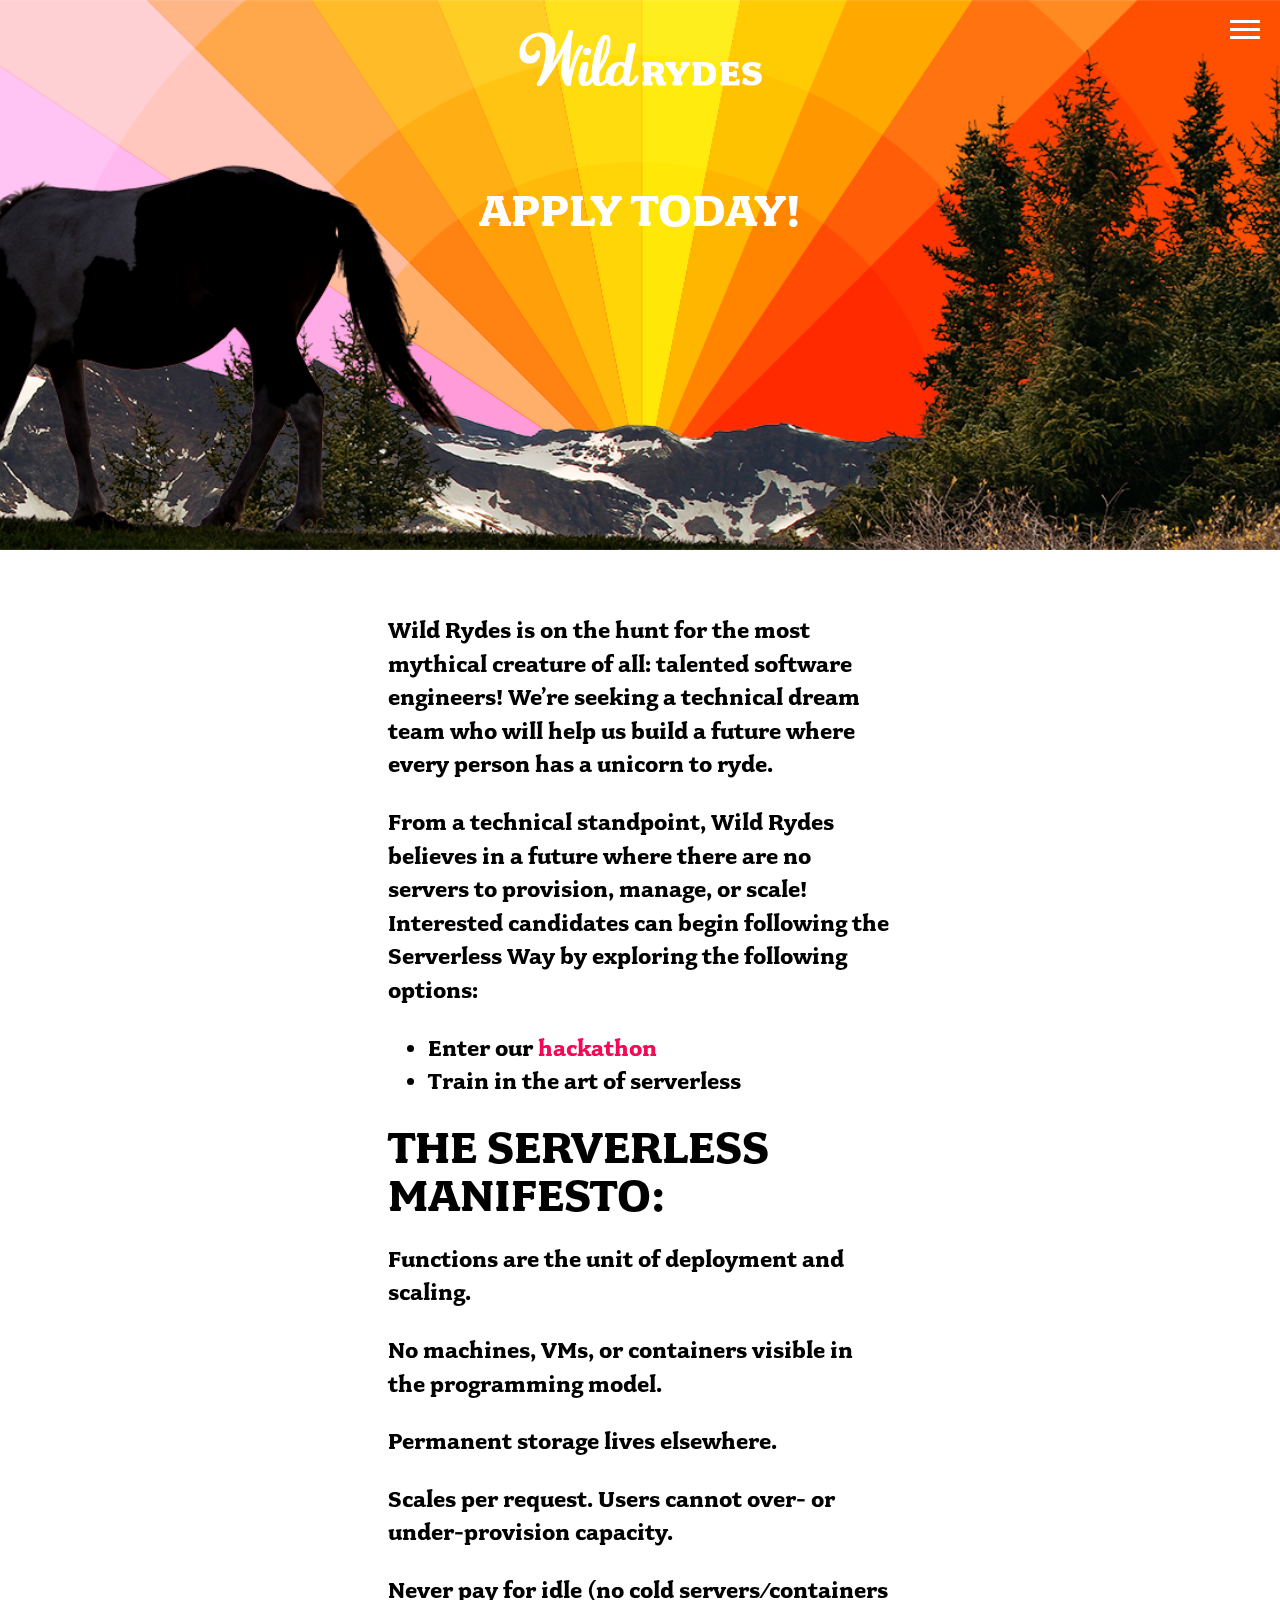
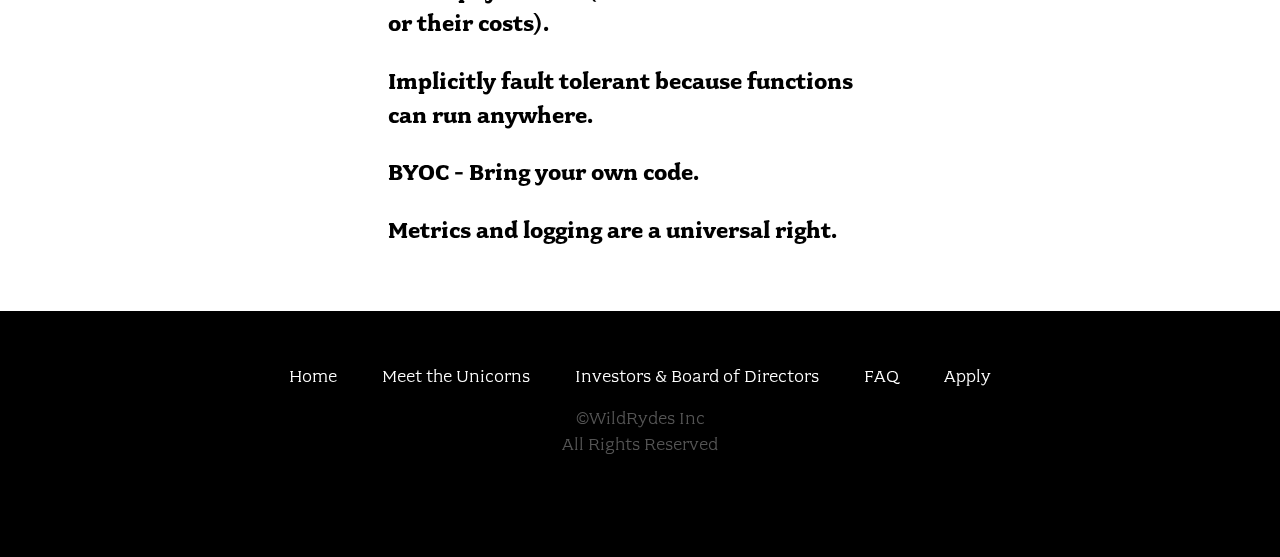
==== apply.html @ a50d99bd "initial commit" ====
<!doctype html>
<html class="no-js" lang="">
<head>
  <meta charset="utf-8">
  <meta name="description" content="">
  <meta name="viewport" content="width=device-width, initial-scale=1">
  <title>Apply - Wild Rydes</title>

  <link rel="stylesheet" href="css/font.css">
  <link rel="stylesheet" href="css/main.css">

  <script src="js/vendor/modernizr.js"></script>
</head>
<body class="page-apply">

  <header class="site-header">
    <div class="site-logo">Wild Rydes</div>

    <div class="row column medium-8 large-6 xlarge-5 xxlarge-4">
      <h1 class="title">Apply Today!</h1>
    </div>

    <nav class="site-nav">
      <ul>
        <li><a href="index.html">Home</a></li>
        <li><a href="unicorns.html">Meet the Unicorns</a></li>
        <li><a href="investors.html">Investors & Board of Directors</a></li>
        <li><a href="faq.html">FAQ</a></li>
        <li><a href="apply.html">Apply</a></li>
      </ul>
    </nav>
    <button type="button" class="btn-menu"><span>Menu</span></button>
  </header>

  <section class="content">
    <div class="row column medium-10 large-7 xlarge-5">
      <p>Wild Rydes is on the hunt for the most mythical creature of all: talented software engineers! We’re seeking a technical dream team who will help us build a future where every person has a unicorn to ryde.</p>
      <p>From a technical standpoint, Wild Rydes believes in a future where there are no servers to provision, manage, or scale! Interested candidates can begin following the Serverless Way by exploring the following options:</p>
      <ul>
        <li>Enter our <a href="http://awschatbot.devpost.com" target="_blank">hackathon</a></li>
        <li>Train in the art of serverless</li>
      </ul>

      <h2>The Serverless Manifesto:</h2>
      <p>Functions are the unit of deployment and scaling.</p>
      <p>No machines, VMs, or containers visible in the programming model.</p>
      <p>Permanent storage lives elsewhere.</p>
      <p>Scales per request. Users cannot over- or under-provision capacity.</p>
      <p>Never pay for idle (no cold servers/containers or their costs).</p>
      <p>Implicitly fault tolerant because functions can run anywhere.</p>
      <p>BYOC - Bring your own code.</p>
      <p>Metrics and logging are a universal right.</p>
    </div>
  </section>

  <footer class="site-footer">
    <div class="row column">
      <nav class="footer-nav">
        <ul>
          <li><a href="index.html">Home</a></li>
          <li><a href="unicorns.html">Meet the Unicorns</a></li>
          <li><a href="investors.html">Investors & Board of Directors</a></li>
          <li><a href="faq.html">FAQ</a></li>
          <li><a href="apply.html">Apply</a></li>
        </ul>
      </nav>
    </div>

    <div class="row column">
      <div class="footer-legal">
        &copy;WildRydes Inc<br>
        All Rights Reserved
      </div>
    </div>
  </footer>

  <script src="js/vendor.js"></script>

  <script src="js/main.js"></script>
</body>
</html>
---- css/font.css ----
@font-face {
    font-family: "fairplex-wide";
    font-style: normal;
    font-weight: 400;
    src: url("../fonts/fairplex-wide-n4.woff") format("woff2");
}
@font-face {
    font-family: "fairplex-wide";
    font-style: normal;
    font-weight: 700;
    src: url("../fonts/fairplex-wide-n7.woff") format("woff2");
}
---- css/main.css ----
/*! normalize.css v4.2.0 | MIT License | github.com/necolas/normalize.css */html{font-family:sans-serif;line-height:1.15;-ms-text-size-adjust:100%;-webkit-text-size-adjust:100%}body{margin:0}article,aside,footer,header,nav,section{display:block}h1{font-size:2em;margin:.67em 0}figcaption,figure,main{display:block}figure{margin:1em 40px}hr{box-sizing:content-box;height:0;overflow:visible}pre{font-family:monospace,monospace;font-size:1em}a{background-color:transparent;-webkit-text-decoration-skip:objects}a:active,a:hover{outline-width:0}abbr[title]{border-bottom:none;text-decoration:underline;text-decoration:underline dotted}b,strong{font-weight:inherit;font-weight:bolder}code,kbd,samp{font-family:monospace,monospace;font-size:1em}dfn{font-style:italic}mark{background-color:#ff0;color:#000}small{font-size:80%}sub,sup{font-size:75%;line-height:0;position:relative;vertical-align:baseline}sub{bottom:-.25em}sup{top:-.5em}audio,video{display:inline-block}audio:not([controls]){display:none;height:0}img{border-style:none}svg:not(:root){overflow:hidden}button,input,optgroup,select,textarea{font:inherit;margin:0}optgroup{font-weight:700}button,input{overflow:visible}button,select{text-transform:none}[type=reset],[type=submit],button,html [type=button]{-webkit-appearance:button;cursor:pointer}[type=button]::-moz-focus-inner,[type=reset]::-moz-focus-inner,[type=submit]::-moz-focus-inner,button::-moz-focus-inner{border-style:none;padding:0}[type=button]:-moz-focusring,[type=reset]:-moz-focusring,[type=submit]:-moz-focusring,button:-moz-focusring{outline:1px dotted ButtonText}fieldset{border:1px solid silver;margin:0 2px;padding:.35em .625em .75em}legend{box-sizing:border-box;color:inherit;display:table;max-width:100%;padding:0;white-space:normal}progress{display:inline-block;vertical-align:baseline}textarea{overflow:auto}[type=checkbox],[type=radio]{box-sizing:border-box;padding:0}[type=number]::-webkit-inner-spin-button,[type=number]::-webkit-outer-spin-button{height:auto}[type=search]{-webkit-appearance:textfield;outline-offset:-2px}[type=search]::-webkit-search-cancel-button,[type=search]::-webkit-search-decoration{-webkit-appearance:none}::-webkit-file-upload-button{-webkit-appearance:button;font:inherit}details,menu{display:block}summary{display:list-item}canvas{display:inline-block}[hidden],template{display:none}.row{max-width:96.875rem;margin-left:auto;margin-right:auto}.row:after,.row:before{content:' ';display:table}.row:after{clear:both}.row.collapse>.column,.row.collapse>.columns{padding-left:0;padding-right:0}.row .row{max-width:none;margin-left:-.625rem;margin-right:-.625rem}@media screen and (min-width:40em){.row .row{margin-left:-.9375rem;margin-right:-.9375rem}}.row .row.collapse{margin-left:0;margin-right:0}.row.expanded{max-width:none}.row.expanded .row{margin-left:auto;margin-right:auto}.column,.columns{width:100%;float:left;padding-left:.625rem;padding-right:.625rem}@media screen and (min-width:40em){.column,.columns{padding-left:.9375rem;padding-right:.9375rem}}.column:last-child:not(:first-child),.columns:last-child:not(:first-child){float:right}.column.end:last-child:last-child,.end.columns:last-child:last-child{float:left}.column.row.row,.row.row.columns{float:none}.row .column.row.row,.row .row.row.columns{padding-left:0;padding-right:0;margin-left:0;margin-right:0}.small-1{width:8.3333333333%}.small-push-1{position:relative;left:8.3333333333%}.small-pull-1{position:relative;left:-8.3333333333%}.small-offset-0{margin-left:0}.small-2{width:16.6666666667%}.small-push-2{position:relative;left:16.6666666667%}.small-pull-2{position:relative;left:-16.6666666667%}.small-offset-1{margin-left:8.3333333333%}.small-3{width:25%}.small-push-3{position:relative;left:25%}.small-pull-3{position:relative;left:-25%}.small-offset-2{margin-left:16.6666666667%}.small-4{width:33.3333333333%}.small-push-4{position:relative;left:33.3333333333%}.small-pull-4{position:relative;left:-33.3333333333%}.small-offset-3{margin-left:25%}.small-5{width:41.6666666667%}.small-push-5{position:relative;left:41.6666666667%}.small-pull-5{position:relative;left:-41.6666666667%}.small-offset-4{margin-left:33.3333333333%}.small-6{width:50%}.small-push-6{position:relative;left:50%}.small-pull-6{position:relative;left:-50%}.small-offset-5{margin-left:41.6666666667%}.small-7{width:58.3333333333%}.small-push-7{position:relative;left:58.3333333333%}.small-pull-7{position:relative;left:-58.3333333333%}.small-offset-6{margin-left:50%}.small-8{width:66.6666666667%}.small-push-8{position:relative;left:66.6666666667%}.small-pull-8{position:relative;left:-66.6666666667%}.small-offset-7{margin-left:58.3333333333%}.small-9{width:75%}.small-push-9{position:relative;left:75%}.small-pull-9{position:relative;left:-75%}.small-offset-8{margin-left:66.6666666667%}.small-10{width:83.3333333333%}.small-push-10{position:relative;left:83.3333333333%}.small-pull-10{position:relative;left:-83.3333333333%}.small-offset-9{margin-left:75%}.small-11{width:91.6666666667%}.small-push-11{position:relative;left:91.6666666667%}.small-pull-11{position:relative;left:-91.6666666667%}.small-offset-10{margin-left:83.3333333333%}.small-12{width:100%}.small-offset-11{margin-left:91.6666666667%}.small-up-1>.column,.small-up-1>.columns{width:100%;float:left}.small-up-1>.column:nth-of-type(1n),.small-up-1>.columns:nth-of-type(1n){clear:none}.small-up-1>.column:nth-of-type(1n+1),.small-up-1>.columns:nth-of-type(1n+1){clear:both}.small-up-1>.column:last-child,.small-up-1>.columns:last-child{float:left}.small-up-2>.column,.small-up-2>.columns{width:50%;float:left}.small-up-2>.column:nth-of-type(1n),.small-up-2>.columns:nth-of-type(1n){clear:none}.small-up-2>.column:nth-of-type(2n+1),.small-up-2>.columns:nth-of-type(2n+1){clear:both}.small-up-2>.column:last-child,.small-up-2>.columns:last-child{float:left}.small-up-3>.column,.small-up-3>.columns{width:33.3333333333%;float:left}.small-up-3>.column:nth-of-type(1n),.small-up-3>.columns:nth-of-type(1n){clear:none}.small-up-3>.column:nth-of-type(3n+1),.small-up-3>.columns:nth-of-type(3n+1){clear:both}.small-up-3>.column:last-child,.small-up-3>.columns:last-child{float:left}.small-up-4>.column,.small-up-4>.columns{width:25%;float:left}.small-up-4>.column:nth-of-type(1n),.small-up-4>.columns:nth-of-type(1n){clear:none}.small-up-4>.column:nth-of-type(4n+1),.small-up-4>.columns:nth-of-type(4n+1){clear:both}.small-up-4>.column:last-child,.small-up-4>.columns:last-child{float:left}.small-up-5>.column,.small-up-5>.columns{width:20%;float:left}.small-up-5>.column:nth-of-type(1n),.small-up-5>.columns:nth-of-type(1n){clear:none}.small-up-5>.column:nth-of-type(5n+1),.small-up-5>.columns:nth-of-type(5n+1){clear:both}.small-up-5>.column:last-child,.small-up-5>.columns:last-child{float:left}.small-up-6>.column,.small-up-6>.columns{width:16.6666666667%;float:left}.small-up-6>.column:nth-of-type(1n),.small-up-6>.columns:nth-of-type(1n){clear:none}.small-up-6>.column:nth-of-type(6n+1),.small-up-6>.columns:nth-of-type(6n+1){clear:both}.small-up-6>.column:last-child,.small-up-6>.columns:last-child{float:left}.small-up-7>.column,.small-up-7>.columns{width:14.2857142857%;float:left}.small-up-7>.column:nth-of-type(1n),.small-up-7>.columns:nth-of-type(1n){clear:none}.small-up-7>.column:nth-of-type(7n+1),.small-up-7>.columns:nth-of-type(7n+1){clear:both}.small-up-7>.column:last-child,.small-up-7>.columns:last-child{float:left}.small-up-8>.column,.small-up-8>.columns{width:12.5%;float:left}.small-up-8>.column:nth-of-type(1n),.small-up-8>.columns:nth-of-type(1n){clear:none}.small-up-8>.column:nth-of-type(8n+1),.small-up-8>.columns:nth-of-type(8n+1){clear:both}.small-up-8>.column:last-child,.small-up-8>.columns:last-child{float:left}.small-collapse>.column,.small-collapse>.columns{padding-left:0;padding-right:0}.expanded.row .small-collapse.row,.small-collapse .row{margin-left:0;margin-right:0}.small-uncollapse>.column,.small-uncollapse>.columns{padding-left:.625rem;padding-right:.625rem}.small-centered{float:none;margin-left:auto;margin-right:auto}.small-pull-0,.small-push-0,.small-uncentered{position:static;margin-left:0;margin-right:0;float:left}@media screen and (min-width:40em){.medium-1{width:8.3333333333%}.medium-push-1{position:relative;left:8.3333333333%}.medium-pull-1{position:relative;left:-8.3333333333%}.medium-offset-0{margin-left:0}.medium-2{width:16.6666666667%}.medium-push-2{position:relative;left:16.6666666667%}.medium-pull-2{position:relative;left:-16.6666666667%}.medium-offset-1{margin-left:8.3333333333%}.medium-3{width:25%}.medium-push-3{position:relative;left:25%}.medium-pull-3{position:relative;left:-25%}.medium-offset-2{margin-left:16.6666666667%}.medium-4{width:33.3333333333%}.medium-push-4{position:relative;left:33.3333333333%}.medium-pull-4{position:relative;left:-33.3333333333%}.medium-offset-3{margin-left:25%}.medium-5{width:41.6666666667%}.medium-push-5{position:relative;left:41.6666666667%}.medium-pull-5{position:relative;left:-41.6666666667%}.medium-offset-4{margin-left:33.3333333333%}.medium-6{width:50%}.medium-push-6{position:relative;left:50%}.medium-pull-6{position:relative;left:-50%}.medium-offset-5{margin-left:41.6666666667%}.medium-7{width:58.3333333333%}.medium-push-7{position:relative;left:58.3333333333%}.medium-pull-7{position:relative;left:-58.3333333333%}.medium-offset-6{margin-left:50%}.medium-8{width:66.6666666667%}.medium-push-8{position:relative;left:66.6666666667%}.medium-pull-8{position:relative;left:-66.6666666667%}.medium-offset-7{margin-left:58.3333333333%}.medium-9{width:75%}.medium-push-9{position:relative;left:75%}.medium-pull-9{position:relative;left:-75%}.medium-offset-8{margin-left:66.6666666667%}.medium-10{width:83.3333333333%}.medium-push-10{position:relative;left:83.3333333333%}.medium-pull-10{position:relative;left:-83.3333333333%}.medium-offset-9{margin-left:75%}.medium-11{width:91.6666666667%}.medium-push-11{position:relative;left:91.6666666667%}.medium-pull-11{position:relative;left:-91.6666666667%}.medium-offset-10{margin-left:83.3333333333%}.medium-12{width:100%}.medium-offset-11{margin-left:91.6666666667%}.medium-up-1>.column,.medium-up-1>.columns{width:100%;float:left}.medium-up-1>.column:nth-of-type(1n),.medium-up-1>.columns:nth-of-type(1n){clear:none}.medium-up-1>.column:nth-of-type(1n+1),.medium-up-1>.columns:nth-of-type(1n+1){clear:both}.medium-up-1>.column:last-child,.medium-up-1>.columns:last-child{float:left}.medium-up-2>.column,.medium-up-2>.columns{width:50%;float:left}.medium-up-2>.column:nth-of-type(1n),.medium-up-2>.columns:nth-of-type(1n){clear:none}.medium-up-2>.column:nth-of-type(2n+1),.medium-up-2>.columns:nth-of-type(2n+1){clear:both}.medium-up-2>.column:last-child,.medium-up-2>.columns:last-child{float:left}.medium-up-3>.column,.medium-up-3>.columns{width:33.3333333333%;float:left}.medium-up-3>.column:nth-of-type(1n),.medium-up-3>.columns:nth-of-type(1n){clear:none}.medium-up-3>.column:nth-of-type(3n+1),.medium-up-3>.columns:nth-of-type(3n+1){clear:both}.medium-up-3>.column:last-child,.medium-up-3>.columns:last-child{float:left}.medium-up-4>.column,.medium-up-4>.columns{width:25%;float:left}.medium-up-4>.column:nth-of-type(1n),.medium-up-4>.columns:nth-of-type(1n){clear:none}.medium-up-4>.column:nth-of-type(4n+1),.medium-up-4>.columns:nth-of-type(4n+1){clear:both}.medium-up-4>.column:last-child,.medium-up-4>.columns:last-child{float:left}.medium-up-5>.column,.medium-up-5>.columns{width:20%;float:left}.medium-up-5>.column:nth-of-type(1n),.medium-up-5>.columns:nth-of-type(1n){clear:none}.medium-up-5>.column:nth-of-type(5n+1),.medium-up-5>.columns:nth-of-type(5n+1){clear:both}.medium-up-5>.column:last-child,.medium-up-5>.columns:last-child{float:left}.medium-up-6>.column,.medium-up-6>.columns{width:16.6666666667%;float:left}.medium-up-6>.column:nth-of-type(1n),.medium-up-6>.columns:nth-of-type(1n){clear:none}.medium-up-6>.column:nth-of-type(6n+1),.medium-up-6>.columns:nth-of-type(6n+1){clear:both}.medium-up-6>.column:last-child,.medium-up-6>.columns:last-child{float:left}.medium-up-7>.column,.medium-up-7>.columns{width:14.2857142857%;float:left}.medium-up-7>.column:nth-of-type(1n),.medium-up-7>.columns:nth-of-type(1n){clear:none}.medium-up-7>.column:nth-of-type(7n+1),.medium-up-7>.columns:nth-of-type(7n+1){clear:both}.medium-up-7>.column:last-child,.medium-up-7>.columns:last-child{float:left}.medium-up-8>.column,.medium-up-8>.columns{width:12.5%;float:left}.medium-up-8>.column:nth-of-type(1n),.medium-up-8>.columns:nth-of-type(1n){clear:none}.medium-up-8>.column:nth-of-type(8n+1),.medium-up-8>.columns:nth-of-type(8n+1){clear:both}.medium-up-8>.column:last-child,.medium-up-8>.columns:last-child{float:left}.medium-collapse>.column,.medium-collapse>.columns{padding-left:0;padding-right:0}.expanded.row .medium-collapse.row,.medium-collapse .row{margin-left:0;margin-right:0}.medium-uncollapse>.column,.medium-uncollapse>.columns{padding-left:.9375rem;padding-right:.9375rem}.medium-centered{float:none;margin-left:auto;margin-right:auto}.medium-pull-0,.medium-push-0,.medium-uncentered{position:static;margin-left:0;margin-right:0;float:left}}@media screen and (min-width:64em){.large-1{width:8.3333333333%}.large-push-1{position:relative;left:8.3333333333%}.large-pull-1{position:relative;left:-8.3333333333%}.large-offset-0{margin-left:0}.large-2{width:16.6666666667%}.large-push-2{position:relative;left:16.6666666667%}.large-pull-2{position:relative;left:-16.6666666667%}.large-offset-1{margin-left:8.3333333333%}.large-3{width:25%}.large-push-3{position:relative;left:25%}.large-pull-3{position:relative;left:-25%}.large-offset-2{margin-left:16.6666666667%}.large-4{width:33.3333333333%}.large-push-4{position:relative;left:33.3333333333%}.large-pull-4{position:relative;left:-33.3333333333%}.large-offset-3{margin-left:25%}.large-5{width:41.6666666667%}.large-push-5{position:relative;left:41.6666666667%}.large-pull-5{position:relative;left:-41.6666666667%}.large-offset-4{margin-left:33.3333333333%}.large-6{width:50%}.large-push-6{position:relative;left:50%}.large-pull-6{position:relative;left:-50%}.large-offset-5{margin-left:41.6666666667%}.large-7{width:58.3333333333%}.large-push-7{position:relative;left:58.3333333333%}.large-pull-7{position:relative;left:-58.3333333333%}.large-offset-6{margin-left:50%}.large-8{width:66.6666666667%}.large-push-8{position:relative;left:66.6666666667%}.large-pull-8{position:relative;left:-66.6666666667%}.large-offset-7{margin-left:58.3333333333%}.large-9{width:75%}.large-push-9{position:relative;left:75%}.large-pull-9{position:relative;left:-75%}.large-offset-8{margin-left:66.6666666667%}.large-10{width:83.3333333333%}.large-push-10{position:relative;left:83.3333333333%}.large-pull-10{position:relative;left:-83.3333333333%}.large-offset-9{margin-left:75%}.large-11{width:91.6666666667%}.large-push-11{position:relative;left:91.6666666667%}.large-pull-11{position:relative;left:-91.6666666667%}.large-offset-10{margin-left:83.3333333333%}.large-12{width:100%}.large-offset-11{margin-left:91.6666666667%}.large-up-1>.column,.large-up-1>.columns{width:100%;float:left}.large-up-1>.column:nth-of-type(1n),.large-up-1>.columns:nth-of-type(1n){clear:none}.large-up-1>.column:nth-of-type(1n+1),.large-up-1>.columns:nth-of-type(1n+1){clear:both}.large-up-1>.column:last-child,.large-up-1>.columns:last-child{float:left}.large-up-2>.column,.large-up-2>.columns{width:50%;float:left}.large-up-2>.column:nth-of-type(1n),.large-up-2>.columns:nth-of-type(1n){clear:none}.large-up-2>.column:nth-of-type(2n+1),.large-up-2>.columns:nth-of-type(2n+1){clear:both}.large-up-2>.column:last-child,.large-up-2>.columns:last-child{float:left}.large-up-3>.column,.large-up-3>.columns{width:33.3333333333%;float:left}.large-up-3>.column:nth-of-type(1n),.large-up-3>.columns:nth-of-type(1n){clear:none}.large-up-3>.column:nth-of-type(3n+1),.large-up-3>.columns:nth-of-type(3n+1){clear:both}.large-up-3>.column:last-child,.large-up-3>.columns:last-child{float:left}.large-up-4>.column,.large-up-4>.columns{width:25%;float:left}.large-up-4>.column:nth-of-type(1n),.large-up-4>.columns:nth-of-type(1n){clear:none}.large-up-4>.column:nth-of-type(4n+1),.large-up-4>.columns:nth-of-type(4n+1){clear:both}.large-up-4>.column:last-child,.large-up-4>.columns:last-child{float:left}.large-up-5>.column,.large-up-5>.columns{width:20%;float:left}.large-up-5>.column:nth-of-type(1n),.large-up-5>.columns:nth-of-type(1n){clear:none}.large-up-5>.column:nth-of-type(5n+1),.large-up-5>.columns:nth-of-type(5n+1){clear:both}.large-up-5>.column:last-child,.large-up-5>.columns:last-child{float:left}.large-up-6>.column,.large-up-6>.columns{width:16.6666666667%;float:left}.large-up-6>.column:nth-of-type(1n),.large-up-6>.columns:nth-of-type(1n){clear:none}.large-up-6>.column:nth-of-type(6n+1),.large-up-6>.columns:nth-of-type(6n+1){clear:both}.large-up-6>.column:last-child,.large-up-6>.columns:last-child{float:left}.large-up-7>.column,.large-up-7>.columns{width:14.2857142857%;float:left}.large-up-7>.column:nth-of-type(1n),.large-up-7>.columns:nth-of-type(1n){clear:none}.large-up-7>.column:nth-of-type(7n+1),.large-up-7>.columns:nth-of-type(7n+1){clear:both}.large-up-7>.column:last-child,.large-up-7>.columns:last-child{float:left}.large-up-8>.column,.large-up-8>.columns{width:12.5%;float:left}.large-up-8>.column:nth-of-type(1n),.large-up-8>.columns:nth-of-type(1n){clear:none}.large-up-8>.column:nth-of-type(8n+1),.large-up-8>.columns:nth-of-type(8n+1){clear:both}.large-up-8>.column:last-child,.large-up-8>.columns:last-child{float:left}.large-collapse>.column,.large-collapse>.columns{padding-left:0;padding-right:0}.expanded.row .large-collapse.row,.large-collapse .row{margin-left:0;margin-right:0}.large-uncollapse>.column,.large-uncollapse>.columns{padding-left:.9375rem;padding-right:.9375rem}.large-centered{float:none;margin-left:auto;margin-right:auto}.large-pull-0,.large-push-0,.large-uncentered{position:static;margin-left:0;margin-right:0;float:left}}@media screen and (min-width:75em){.xlarge-1{width:8.3333333333%}.xlarge-push-1{position:relative;left:8.3333333333%}.xlarge-pull-1{position:relative;left:-8.3333333333%}.xlarge-offset-0{margin-left:0}.xlarge-2{width:16.6666666667%}.xlarge-push-2{position:relative;left:16.6666666667%}.xlarge-pull-2{position:relative;left:-16.6666666667%}.xlarge-offset-1{margin-left:8.3333333333%}.xlarge-3{width:25%}.xlarge-push-3{position:relative;left:25%}.xlarge-pull-3{position:relative;left:-25%}.xlarge-offset-2{margin-left:16.6666666667%}.xlarge-4{width:33.3333333333%}.xlarge-push-4{position:relative;left:33.3333333333%}.xlarge-pull-4{position:relative;left:-33.3333333333%}.xlarge-offset-3{margin-left:25%}.xlarge-5{width:41.6666666667%}.xlarge-push-5{position:relative;left:41.6666666667%}.xlarge-pull-5{position:relative;left:-41.6666666667%}.xlarge-offset-4{margin-left:33.3333333333%}.xlarge-6{width:50%}.xlarge-push-6{position:relative;left:50%}.xlarge-pull-6{position:relative;left:-50%}.xlarge-offset-5{margin-left:41.6666666667%}.xlarge-7{width:58.3333333333%}.xlarge-push-7{position:relative;left:58.3333333333%}.xlarge-pull-7{position:relative;left:-58.3333333333%}.xlarge-offset-6{margin-left:50%}.xlarge-8{width:66.6666666667%}.xlarge-push-8{position:relative;left:66.6666666667%}.xlarge-pull-8{position:relative;left:-66.6666666667%}.xlarge-offset-7{margin-left:58.3333333333%}.xlarge-9{width:75%}.xlarge-push-9{position:relative;left:75%}.xlarge-pull-9{position:relative;left:-75%}.xlarge-offset-8{margin-left:66.6666666667%}.xlarge-10{width:83.3333333333%}.xlarge-push-10{position:relative;left:83.3333333333%}.xlarge-pull-10{position:relative;left:-83.3333333333%}.xlarge-offset-9{margin-left:75%}.xlarge-11{width:91.6666666667%}.xlarge-push-11{position:relative;left:91.6666666667%}.xlarge-pull-11{position:relative;left:-91.6666666667%}.xlarge-offset-10{margin-left:83.3333333333%}.xlarge-12{width:100%}.xlarge-offset-11{margin-left:91.6666666667%}.xlarge-up-1>.column,.xlarge-up-1>.columns{width:100%;float:left}.xlarge-up-1>.column:nth-of-type(1n),.xlarge-up-1>.columns:nth-of-type(1n){clear:none}.xlarge-up-1>.column:nth-of-type(1n+1),.xlarge-up-1>.columns:nth-of-type(1n+1){clear:both}.xlarge-up-1>.column:last-child,.xlarge-up-1>.columns:last-child{float:left}.xlarge-up-2>.column,.xlarge-up-2>.columns{width:50%;float:left}.xlarge-up-2>.column:nth-of-type(1n),.xlarge-up-2>.columns:nth-of-type(1n){clear:none}.xlarge-up-2>.column:nth-of-type(2n+1),.xlarge-up-2>.columns:nth-of-type(2n+1){clear:both}.xlarge-up-2>.column:last-child,.xlarge-up-2>.columns:last-child{float:left}.xlarge-up-3>.column,.xlarge-up-3>.columns{width:33.3333333333%;float:left}.xlarge-up-3>.column:nth-of-type(1n),.xlarge-up-3>.columns:nth-of-type(1n){clear:none}.xlarge-up-3>.column:nth-of-type(3n+1),.xlarge-up-3>.columns:nth-of-type(3n+1){clear:both}.xlarge-up-3>.column:last-child,.xlarge-up-3>.columns:last-child{float:left}.xlarge-up-4>.column,.xlarge-up-4>.columns{width:25%;float:left}.xlarge-up-4>.column:nth-of-type(1n),.xlarge-up-4>.columns:nth-of-type(1n){clear:none}.xlarge-up-4>.column:nth-of-type(4n+1),.xlarge-up-4>.columns:nth-of-type(4n+1){clear:both}.xlarge-up-4>.column:last-child,.xlarge-up-4>.columns:last-child{float:left}.xlarge-up-5>.column,.xlarge-up-5>.columns{width:20%;float:left}.xlarge-up-5>.column:nth-of-type(1n),.xlarge-up-5>.columns:nth-of-type(1n){clear:none}.xlarge-up-5>.column:nth-of-type(5n+1),.xlarge-up-5>.columns:nth-of-type(5n+1){clear:both}.xlarge-up-5>.column:last-child,.xlarge-up-5>.columns:last-child{float:left}.xlarge-up-6>.column,.xlarge-up-6>.columns{width:16.6666666667%;float:left}.xlarge-up-6>.column:nth-of-type(1n),.xlarge-up-6>.columns:nth-of-type(1n){clear:none}.xlarge-up-6>.column:nth-of-type(6n+1),.xlarge-up-6>.columns:nth-of-type(6n+1){clear:both}.xlarge-up-6>.column:last-child,.xlarge-up-6>.columns:last-child{float:left}.xlarge-up-7>.column,.xlarge-up-7>.columns{width:14.2857142857%;float:left}.xlarge-up-7>.column:nth-of-type(1n),.xlarge-up-7>.columns:nth-of-type(1n){clear:none}.xlarge-up-7>.column:nth-of-type(7n+1),.xlarge-up-7>.columns:nth-of-type(7n+1){clear:both}.xlarge-up-7>.column:last-child,.xlarge-up-7>.columns:last-child{float:left}.xlarge-up-8>.column,.xlarge-up-8>.columns{width:12.5%;float:left}.xlarge-up-8>.column:nth-of-type(1n),.xlarge-up-8>.columns:nth-of-type(1n){clear:none}.xlarge-up-8>.column:nth-of-type(8n+1),.xlarge-up-8>.columns:nth-of-type(8n+1){clear:both}.xlarge-up-8>.column:last-child,.xlarge-up-8>.columns:last-child{float:left}.xlarge-collapse>.column,.xlarge-collapse>.columns{padding-left:0;padding-right:0}.expanded.row .xlarge-collapse.row,.xlarge-collapse .row{margin-left:0;margin-right:0}.xlarge-uncollapse>.column,.xlarge-uncollapse>.columns{padding-left:.9375rem;padding-right:.9375rem}.xlarge-centered{float:none;margin-left:auto;margin-right:auto}.xlarge-pull-0,.xlarge-push-0,.xlarge-uncentered{position:static;margin-left:0;margin-right:0;float:left}}@media screen and (min-width:90em){.xxlarge-1{width:8.3333333333%}.xxlarge-push-1{position:relative;left:8.3333333333%}.xxlarge-pull-1{position:relative;left:-8.3333333333%}.xxlarge-offset-0{margin-left:0}.xxlarge-2{width:16.6666666667%}.xxlarge-push-2{position:relative;left:16.6666666667%}.xxlarge-pull-2{position:relative;left:-16.6666666667%}.xxlarge-offset-1{margin-left:8.3333333333%}.xxlarge-3{width:25%}.xxlarge-push-3{position:relative;left:25%}.xxlarge-pull-3{position:relative;left:-25%}.xxlarge-offset-2{margin-left:16.6666666667%}.xxlarge-4{width:33.3333333333%}.xxlarge-push-4{position:relative;left:33.3333333333%}.xxlarge-pull-4{position:relative;left:-33.3333333333%}.xxlarge-offset-3{margin-left:25%}.xxlarge-5{width:41.6666666667%}.xxlarge-push-5{position:relative;left:41.6666666667%}.xxlarge-pull-5{position:relative;left:-41.6666666667%}.xxlarge-offset-4{margin-left:33.3333333333%}.xxlarge-6{width:50%}.xxlarge-push-6{position:relative;left:50%}.xxlarge-pull-6{position:relative;left:-50%}.xxlarge-offset-5{margin-left:41.6666666667%}.xxlarge-7{width:58.3333333333%}.xxlarge-push-7{position:relative;left:58.3333333333%}.xxlarge-pull-7{position:relative;left:-58.3333333333%}.xxlarge-offset-6{margin-left:50%}.xxlarge-8{width:66.6666666667%}.xxlarge-push-8{position:relative;left:66.6666666667%}.xxlarge-pull-8{position:relative;left:-66.6666666667%}.xxlarge-offset-7{margin-left:58.3333333333%}.xxlarge-9{width:75%}.xxlarge-push-9{position:relative;left:75%}.xxlarge-pull-9{position:relative;left:-75%}.xxlarge-offset-8{margin-left:66.6666666667%}.xxlarge-10{width:83.3333333333%}.xxlarge-push-10{position:relative;left:83.3333333333%}.xxlarge-pull-10{position:relative;left:-83.3333333333%}.xxlarge-offset-9{margin-left:75%}.xxlarge-11{width:91.6666666667%}.xxlarge-push-11{position:relative;left:91.6666666667%}.xxlarge-pull-11{position:relative;left:-91.6666666667%}.xxlarge-offset-10{margin-left:83.3333333333%}.xxlarge-12{width:100%}.xxlarge-offset-11{margin-left:91.6666666667%}.xxlarge-up-1>.column,.xxlarge-up-1>.columns{width:100%;float:left}.xxlarge-up-1>.column:nth-of-type(1n),.xxlarge-up-1>.columns:nth-of-type(1n){clear:none}.xxlarge-up-1>.column:nth-of-type(1n+1),.xxlarge-up-1>.columns:nth-of-type(1n+1){clear:both}.xxlarge-up-1>.column:last-child,.xxlarge-up-1>.columns:last-child{float:left}.xxlarge-up-2>.column,.xxlarge-up-2>.columns{width:50%;float:left}.xxlarge-up-2>.column:nth-of-type(1n),.xxlarge-up-2>.columns:nth-of-type(1n){clear:none}.xxlarge-up-2>.column:nth-of-type(2n+1),.xxlarge-up-2>.columns:nth-of-type(2n+1){clear:both}.xxlarge-up-2>.column:last-child,.xxlarge-up-2>.columns:last-child{float:left}.xxlarge-up-3>.column,.xxlarge-up-3>.columns{width:33.3333333333%;float:left}.xxlarge-up-3>.column:nth-of-type(1n),.xxlarge-up-3>.columns:nth-of-type(1n){clear:none}.xxlarge-up-3>.column:nth-of-type(3n+1),.xxlarge-up-3>.columns:nth-of-type(3n+1){clear:both}.xxlarge-up-3>.column:last-child,.xxlarge-up-3>.columns:last-child{float:left}.xxlarge-up-4>.column,.xxlarge-up-4>.columns{width:25%;float:left}.xxlarge-up-4>.column:nth-of-type(1n),.xxlarge-up-4>.columns:nth-of-type(1n){clear:none}.xxlarge-up-4>.column:nth-of-type(4n+1),.xxlarge-up-4>.columns:nth-of-type(4n+1){clear:both}.xxlarge-up-4>.column:last-child,.xxlarge-up-4>.columns:last-child{float:left}.xxlarge-up-5>.column,.xxlarge-up-5>.columns{width:20%;float:left}.xxlarge-up-5>.column:nth-of-type(1n),.xxlarge-up-5>.columns:nth-of-type(1n){clear:none}.xxlarge-up-5>.column:nth-of-type(5n+1),.xxlarge-up-5>.columns:nth-of-type(5n+1){clear:both}.xxlarge-up-5>.column:last-child,.xxlarge-up-5>.columns:last-child{float:left}.xxlarge-up-6>.column,.xxlarge-up-6>.columns{width:16.6666666667%;float:left}.xxlarge-up-6>.column:nth-of-type(1n),.xxlarge-up-6>.columns:nth-of-type(1n){clear:none}.xxlarge-up-6>.column:nth-of-type(6n+1),.xxlarge-up-6>.columns:nth-of-type(6n+1){clear:both}.xxlarge-up-6>.column:last-child,.xxlarge-up-6>.columns:last-child{float:left}.xxlarge-up-7>.column,.xxlarge-up-7>.columns{width:14.2857142857%;float:left}.xxlarge-up-7>.column:nth-of-type(1n),.xxlarge-up-7>.columns:nth-of-type(1n){clear:none}.xxlarge-up-7>.column:nth-of-type(7n+1),.xxlarge-up-7>.columns:nth-of-type(7n+1){clear:both}.xxlarge-up-7>.column:last-child,.xxlarge-up-7>.columns:last-child{float:left}.xxlarge-up-8>.column,.xxlarge-up-8>.columns{width:12.5%;float:left}.xxlarge-up-8>.column:nth-of-type(1n),.xxlarge-up-8>.columns:nth-of-type(1n){clear:none}.xxlarge-up-8>.column:nth-of-type(8n+1),.xxlarge-up-8>.columns:nth-of-type(8n+1){clear:both}.xxlarge-up-8>.column:last-child,.xxlarge-up-8>.columns:last-child{float:left}.xxlarge-collapse>.column,.xxlarge-collapse>.columns{padding-left:0;padding-right:0}.expanded.row .xxlarge-collapse.row,.xxlarge-collapse .row{margin-left:0;margin-right:0}.xxlarge-uncollapse>.column,.xxlarge-uncollapse>.columns{padding-left:.9375rem;padding-right:.9375rem}.xxlarge-centered{float:none;margin-left:auto;margin-right:auto}.xxlarge-pull-0,.xxlarge-push-0,.xxlarge-uncentered{position:static;margin-left:0;margin-right:0;float:left}}.footer-nav ul,.site-nav ul{margin:0;padding:0;list-style:none}*,:after,:before{box-sizing:border-box}html{line-height:1.4}html.menu-opened{overflow:hidden}body{font-family:fairplex-wide,serif;font-size:125%;-webkit-font-smoothing:antialiased;-moz-osx-font-smoothing:grayscale}h1,h2,h3,h4,h5{line-height:1;margin:0 0 .9375rem;text-transform:uppercase;font-size:1.5rem}@media screen and (min-width:40em){h1,h2,h3,h4,h5{font-size:2.25rem}}@media screen and (min-width:64em){h1,h2,h3,h4,h5{font-size:3rem}}::-webkit-input-placeholder{color:hsla(0,0%,100%,.4);font-style:italic}::-moz-placeholder{color:hsla(0,0%,100%,.4);font-style:italic}:-ms-input-placeholder{color:hsla(0,0%,100%,.4);font-style:italic}a{color:#f50856;text-decoration:none}img{max-width:100%}.content{font-style:italic}.site-nav{background:url(../images/star-pattern.png) 50% hsla(0,0%,100%,.2);-webkit-box-align:center;-ms-flex-align:center;align-items:center;display:-webkit-box;display:-ms-flexbox;display:flex;-webkit-box-pack:center;-ms-flex-pack:center;justify-content:center;text-align:center;position:fixed;top:0;left:0;opacity:0;height:100vh;width:100%;z-index:-1;-webkit-transition:all .2s ease-in-out;transition:all .2s ease-in-out}.menu-opened .site-nav{opacity:1;z-index:100}.site-nav li{margin:.9375rem 0}.site-nav a{color:#000;font-weight:700}.site-nav a:hover{color:#f50856}@media screen and (min-width:40em){.site-nav a{font-size:2.5rem}}@media screen and (min-width:64em){.site-nav a{font-size:3.125rem}}.btn-menu{background:none;width:30px;height:19px;-webkit-appearance:none;-moz-appearance:none;appearance:none;border:none;cursor:pointer;outline:none;position:absolute;padding:0;right:1.25rem;top:1.25rem;z-index:200;text-indent:-999em}.btn-menu span,.btn-menu span:after,.btn-menu span:before{cursor:pointer;width:30px;height:3px}.btn-menu span{display:block;position:relative;background:#fff;-webkit-transition:all 0ms .3s;transition:all 0ms .3s}.btn-menu span:before{bottom:8px;-webkit-transition:bottom .3s cubic-bezier(.23,1,.32,1) .3s,-webkit-transform .3s cubic-bezier(.23,1,.32,1);transition:bottom .3s cubic-bezier(.23,1,.32,1) .3s,-webkit-transform .3s cubic-bezier(.23,1,.32,1);transition:bottom .3s cubic-bezier(.23,1,.32,1) .3s,transform .3s cubic-bezier(.23,1,.32,1);transition:bottom .3s cubic-bezier(.23,1,.32,1) .3s,transform .3s cubic-bezier(.23,1,.32,1),-webkit-transform .3s cubic-bezier(.23,1,.32,1)}.btn-menu span:after,.btn-menu span:before{content:"";position:absolute;left:0;background:#fff}.btn-menu span:after{top:8px;-webkit-transition:top .3s cubic-bezier(.23,1,.32,1) .3s,-webkit-transform .3s cubic-bezier(.23,1,.32,1);transition:top .3s cubic-bezier(.23,1,.32,1) .3s,-webkit-transform .3s cubic-bezier(.23,1,.32,1);transition:top .3s cubic-bezier(.23,1,.32,1) .3s,transform .3s cubic-bezier(.23,1,.32,1);transition:top .3s cubic-bezier(.23,1,.32,1) .3s,transform .3s cubic-bezier(.23,1,.32,1),-webkit-transform .3s cubic-bezier(.23,1,.32,1)}.menu-opened .btn-menu span{background:hsla(0,0%,100%,0)}.menu-opened .btn-menu span:after{background:#000;top:0;-webkit-transform:rotate(45deg);transform:rotate(45deg);-webkit-transition:top .3s cubic-bezier(.23,1,.32,1),-webkit-transform .3s cubic-bezier(.23,1,.32,1) .3s;transition:top .3s cubic-bezier(.23,1,.32,1),-webkit-transform .3s cubic-bezier(.23,1,.32,1) .3s;transition:top .3s cubic-bezier(.23,1,.32,1),transform .3s cubic-bezier(.23,1,.32,1) .3s;transition:top .3s cubic-bezier(.23,1,.32,1),transform .3s cubic-bezier(.23,1,.32,1) .3s,-webkit-transform .3s cubic-bezier(.23,1,.32,1) .3s}.menu-opened .btn-menu span:before{background:#000;bottom:0;-webkit-transform:rotate(-45deg);transform:rotate(-45deg);-webkit-transition:bottom .3s cubic-bezier(.23,1,.32,1),-webkit-transform .3s cubic-bezier(.23,1,.32,1) .3s;transition:bottom .3s cubic-bezier(.23,1,.32,1),-webkit-transform .3s cubic-bezier(.23,1,.32,1) .3s;transition:bottom .3s cubic-bezier(.23,1,.32,1),transform .3s cubic-bezier(.23,1,.32,1) .3s;transition:bottom .3s cubic-bezier(.23,1,.32,1),transform .3s cubic-bezier(.23,1,.32,1) .3s,-webkit-transform .3s cubic-bezier(.23,1,.32,1) .3s}.site-logo{display:block;background:url(../images/wr-logo-white.png) no-repeat;height:3.5rem;width:15.1875rem;text-indent:-999em;margin:0 auto 2.5rem}.site-logo.dark{background:url(../images/wr-logo-black.png) no-repeat}@media screen and (min-width:64em){.site-logo{margin-bottom:6.25rem}}.site-footer{background:#000;padding:2.5rem 0;text-align:center}@media screen and (min-width:40em){.site-footer{padding:3.125rem 0 6.25rem}}.footer-nav{margin-bottom:.9375rem}.footer-nav ul{line-height:1.5}@media screen and (min-width:40em){.footer-nav li{display:inline-block;margin:0 .625rem}}@media screen and (min-width:64em){.footer-nav li{margin:0 1.25rem}}.footer-nav a{color:#fff;font-size:1.125rem}.footer-nav a:hover{color:#f50856}.footer-legal{color:#555;font-size:1.125rem}.page-home .site-header{position:relative}.page-home .site-header .title{background:url(../images/wr-home-top.jpg) no-repeat top;background-size:cover;padding-bottom:70.2753441802%;margin:0;text-indent:-999em;position:relative}@media screen and (min-width:75em){.page-home .site-header .title:after{background:-webkit-linear-gradient(top,transparent,rgba(243,8,85,.85) 99%,rgba(245,8,86,.85));background:linear-gradient(180deg,transparent 0,rgba(243,8,85,.85) 99%,rgba(245,8,86,.85));content:'';height:3.75rem;width:100%;position:absolute;left:0;bottom:0}}.page-home .home-button{-webkit-appearance:none;-moz-appearance:none;appearance:none;background:#fff;border:1px solid transparent;border-radius:1.25rem;color:#f50856;font-size:1.25rem;text-transform:uppercase;padding:.3125rem 1.5625rem;position:absolute;left:50%;bottom:5%;-webkit-transform:translateX(-50%);transform:translateX(-50%);font-weight:700}@media screen and (min-width:40em){.page-home .home-button{bottom:22%}}.home-about{background:#f50856;color:#fff;padding:5rem 0;text-align:center}.home-about-block{margin:2.5rem 0}@media screen and (min-width:64em){.home-about-block{margin:5rem 0 0}}@media screen and (min-width:90em){.home-about-block{max-width:15rem;margin-left:auto;margin-right:auto}}.home-about-block .title{margin:0}.home-about-block .title:before{content:'';display:block;margin:0 auto 1.25rem;height:12.75rem}@media screen and (min-width:64em){.home-about-block .title{font-size:2.375rem}}.home-about-block .content{margin:0}.home-about-block .icon-download:before{background:url(../images/wr-home-block-1.png) no-repeat;width:11rem}.home-about-block .icon-unicorn:before{background:url(../images/wr-home-block-2.png) no-repeat;width:14.75rem}.home-about-block .icon-price:before{background:url(../images/wr-home-block-3.png) no-repeat;width:13.75rem}.home-about-block .icon-success:before{background:url(../images/wr-home-block-4.png) no-repeat;width:14.75rem}.home-story{background:url(../images/wr-home-about.jpg) no-repeat bottom;background-size:cover;color:#fff;text-align:center;padding:5rem 0}@media screen and (min-width:64em){.home-story{height:54.6875rem;display:-webkit-box;display:-ms-flexbox;display:flex;-webkit-box-align:center;-ms-flex-align:center;align-items:center}}@media screen and (min-width:75em){.home-story{height:63.75rem}}.home-sign-up{background:#000;color:#fff;text-align:center;padding:5rem 0}.home-sign-up .icon-w{max-width:50%}@media screen and (min-width:64em){.home-sign-up .icon-w{max-width:100%}}.home-sign-up form{max-width:45rem;margin:1.875rem auto;overflow:hidden}.home-sign-up form input{background:#333;border:1px solid transparent;color:#fff;padding:.3125rem;outline:none;width:100%}@media screen and (min-width:40em){.home-sign-up form input{border-top-left-radius:40px;border-bottom-left-radius:40px;float:left;height:3.4375rem;padding:.3125rem 1.875rem;width:calc(100% - 230px)}}.home-sign-up form button{background:#fff;border:1px solid transparent;color:#000;font-weight:700;text-transform:uppercase;outline:none;width:100%}@media screen and (min-width:40em){.home-sign-up form button{border-top-right-radius:40px;border-bottom-right-radius:40px;float:left;height:3.4375rem;width:14.375rem}}.home-sign-up .apps{margin:1.875rem 0}@media screen and (min-width:40em){.home-sign-up .apps a{margin:0 .3125rem}}.home-sign-up .social a{display:inline-block;text-indent:-999em;height:1.5rem;width:1.5rem;margin:0 .625rem;vertical-align:middle}.home-sign-up .social .icon-fb{background:url(../images/wr-home-facebook.png) no-repeat;height:1.5625rem;width:1.5625rem}.home-sign-up .social .icon-tw{background:url(../images/wr-home-twitter.png) no-repeat}.home-sign-up .social .icon-ig{background:url(../images/wr-home-instagram.png) no-repeat}.home-sign-up .social .icon-wc{background:url(../images/wr-home-wechat.png) no-repeat;width:1.8125rem}.home-sign-up .social .icon-wb{background:url(../images/wr-home-weibo.png) no-repeat;width:1.6875rem}.home-quote{background:url(../images/wr-home-quote.jpg) no-repeat bottom;background-size:cover;color:#fff;text-align:center;padding:5rem 0;line-height:.9}@media screen and (min-width:40em){.home-quote{display:-webkit-box;display:-ms-flexbox;display:flex;-webkit-box-align:center;-ms-flex-align:center;align-items:center}}@media screen and (min-width:64em){.home-quote{height:37.5rem}}@media screen and (min-width:75em){.home-quote{height:50rem}}.home-quote .quote{text-transform:uppercase;font-weight:900;margin-bottom:2.5rem}@media screen and (min-width:40em){.home-quote .quote{font-size:1.875rem}}@media screen and (min-width:64em){.home-quote .quote{font-size:3.125rem}}.home-quote .quoter{font-style:italic}.kraken-callout{background:#00bbd3;color:#fff;text-align:center;padding:5rem 0}@media screen and (min-width:40em){.kraken-callout .row{display:-webkit-box;display:-ms-flexbox;display:flex;-webkit-box-align:center;-ms-flex-align:center;align-items:center}}.kraken-callout img{max-width:80%;margin-bottom:1.25rem}@media screen and (min-width:40em){.kraken-callout img{max-width:100%;margin:0}}.page-unicorns .site-header{background:url(../images/wr-unicorn-header.png) no-repeat top;background-size:cover;text-align:center;padding:1.875rem 0}@media screen and (min-width:64em){.page-unicorns .site-header{min-height:31.25rem}}@media screen and (min-width:90em){.page-unicorns .site-header{min-height:40.625rem}}.unicorns-list{margin-top:2.5rem;text-align:center}@media screen and (min-width:64em){.unicorns-list{margin-bottom:3.75rem}}.unicorns-list img{margin-bottom:1.25rem}.unicorns-list .title{margin:0}.unicorns-list .subtitle{font-style:italic}.unicorns-list .subtitle:after{content:'-';display:block}.unicorns-list .content{margin-top:0}.unicorns-list .unicorn{overflow:hidden;margin-bottom:1.875rem}@media screen and (min-width:40em){.unicorns-list .unicorn{display:-webkit-box;display:-ms-flexbox;display:flex;-webkit-box-align:center;-ms-flex-align:center;align-items:center}}.unicorns-list .jimmy .subtitle,.unicorns-list .jimmy .title{color:#f50856}.unicorns-list .henry .subtitle,.unicorns-list .henry .title{color:#00bbd3}.unicorns-list .veronica .subtitle,.unicorns-list .veronica .title{color:#ffc400}.page-investors .top-section{background:url(../images/wr-investors-header.png) no-repeat bottom;background-size:cover;text-align:center;padding:1.875rem 0}@media screen and (min-width:64em){.page-investors .top-section{padding-bottom:3.75rem}}.investors-list{color:#fff;text-align:center}@media screen and (min-width:64em){.investors-list{margin-top:3.75rem}}.investors-list .investor{margin:0 auto 2.5rem;max-width:25rem}@media screen and (min-width:64em){.investors-list .investor{max-width:100%}}.investors-list .title{-webkit-hyphens:auto;-ms-hyphens:auto;hyphens:auto;margin:0}.investors-list .title:before{content:'';display:block;margin:0 auto 1.25rem;height:10.875rem}@media screen and (min-width:40em){.investors-list .title{font-size:1.875rem}}.investors-list .title.pcp:before{background:url(../images/wr-investors-pcp.png) no-repeat 50%;width:8.8125rem}.investors-list .title.awesome:before{background:url(../images/wr-investors-awesome.png) no-repeat 50%;width:7.75rem}.investors-list .title.barn:before{background:url(../images/wr-investors-thebarn.png) no-repeat 50%;width:7.4375rem}.investors-list .subtitle{font-style:italic}.board-directors{background:#000;color:#fff;text-align:center}@media screen and (min-width:64em){.board-directors{padding:1.875rem 0}}.board-directors .block{display:-webkit-box;display:-ms-flexbox;display:flex;-webkit-box-align:center;-ms-flex-align:center;align-items:center;-webkit-box-pack:center;-ms-flex-pack:center;justify-content:center;-webkit-box-orient:vertical;-webkit-box-direction:normal;-ms-flex-direction:column;flex-direction:column;padding:1.25rem;min-height:15.625rem;margin-bottom:.9375rem;background-position:50%;background-repeat:no-repeat;background-size:cover}@media screen and (min-width:64em){.board-directors .block{margin-bottom:1.875rem;min-height:24.375rem}}.board-directors .block:not(.intro){color:#000}.board-directors .block:not(.intro) .title{margin:0 0 .625rem}@media screen and (min-width:40em){.board-directors .block:not(.intro) .title{font-size:1.875rem}}.board-directors .block.one{background-image:url(../images/wr-investors-1.png)}.board-directors .block.two{background-image:url(../images/wr-investors-2.png)}.board-directors .block.three{background-image:url(../images/wr-investors-3.png)}.board-directors .block.four{background-image:url(../images/wr-investors-4.png)}.board-directors .block.five{background-image:url(../images/wr-investors-5.png)}.board-directors .content{margin:0;line-height:1.1}.page-faq .site-header{background:url(../images/wr-faq-header.jpg) no-repeat top;background-size:cover;color:#fff;text-align:center;padding:1.875rem 0}@media screen and (min-width:64em){.page-faq .site-header{min-height:30rem}}@media screen and (min-width:75em){.page-faq .site-header{min-height:34.375rem}}.faq-list{padding:2.5rem 0}@media screen and (min-width:40em){.faq-list{padding:3.75rem 0}}@media screen and (min-width:64em){.faq-list{font-size:1.5rem;padding:5rem 0}}.faq-list dl{margin:0}.faq-list dt{font-weight:700}.faq-list dd{margin:0 0 1.875rem}.page-apply .site-header{background:url(../images/wr-apply-header.png) no-repeat bottom;background-size:cover;color:#fff;text-align:center;padding:1.875rem 0}@media screen and (min-width:64em){.page-apply .site-header{min-height:30rem}}@media screen and (min-width:75em){.page-apply .site-header{min-height:34.375rem}}.page-apply .content{font-style:normal;font-weight:700;padding:2.5rem 0}@media screen and (min-width:64em){.page-apply .content{font-size:1.5rem}}
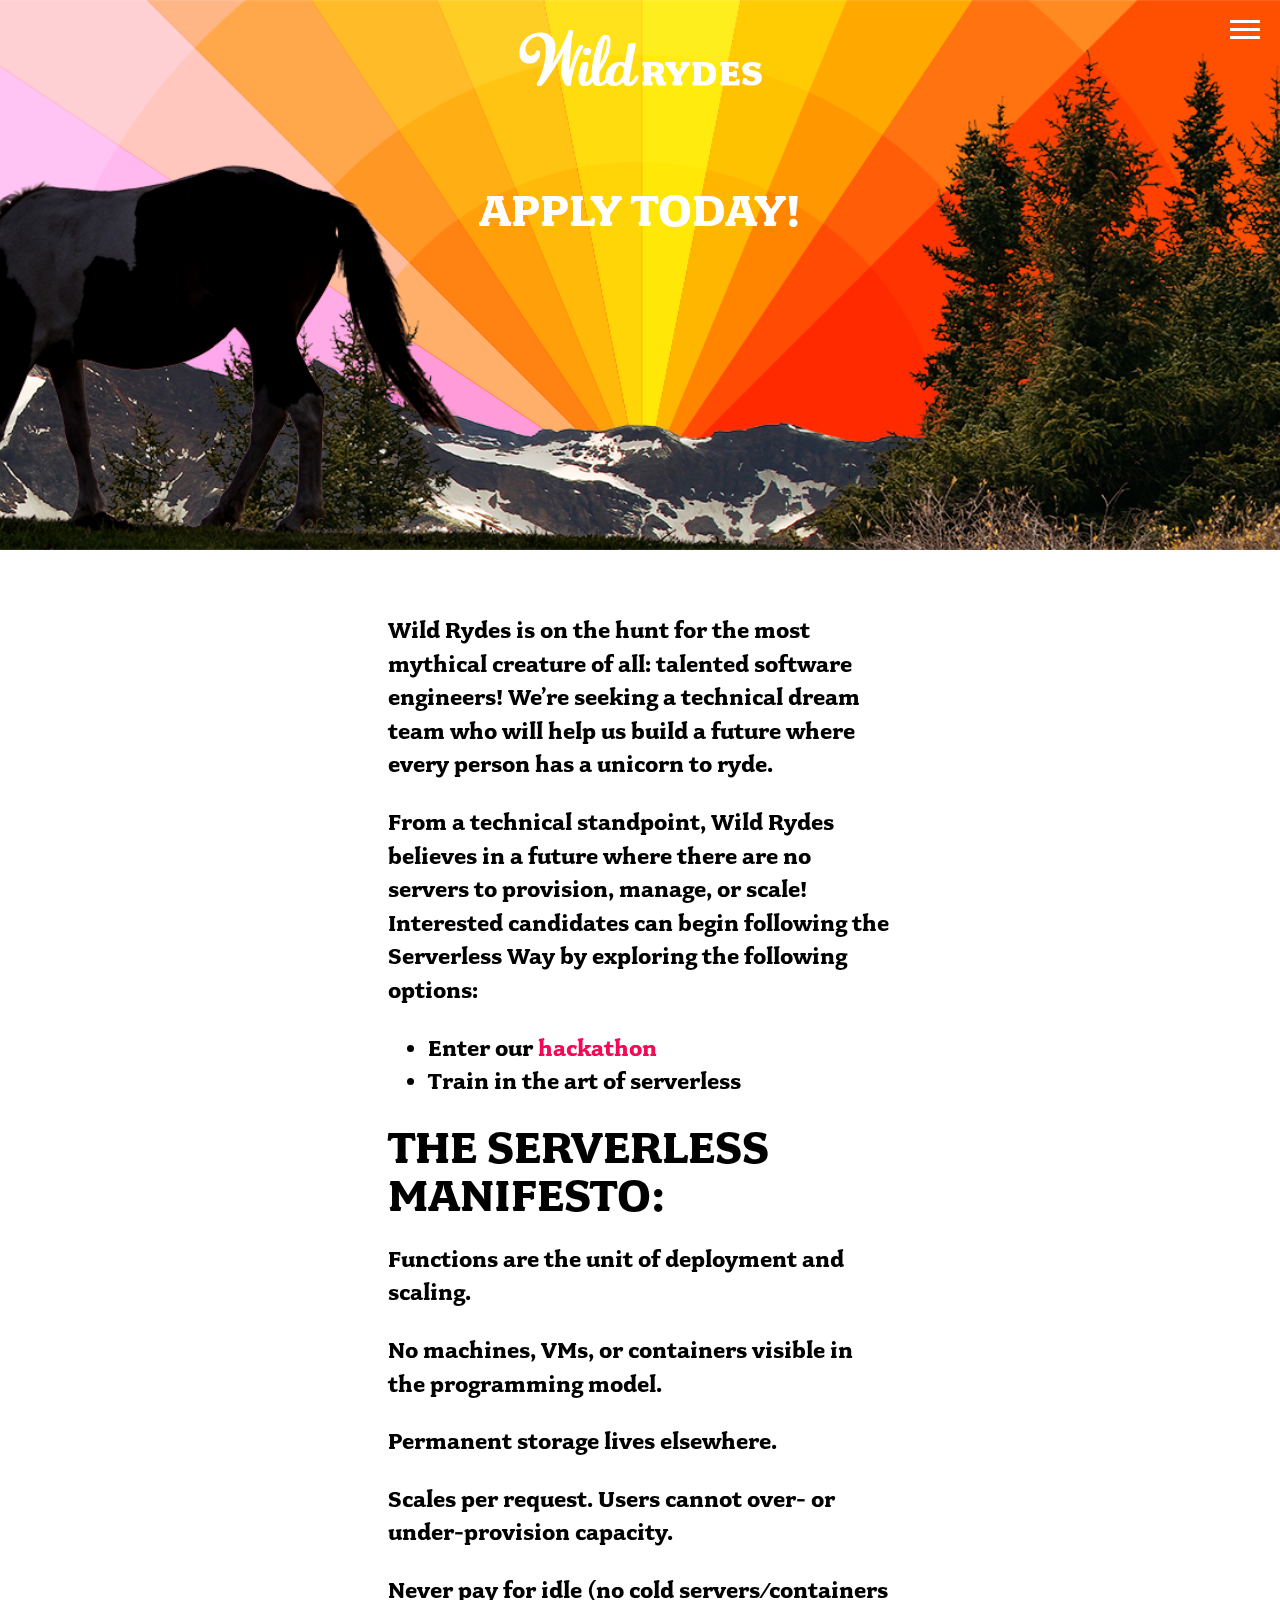
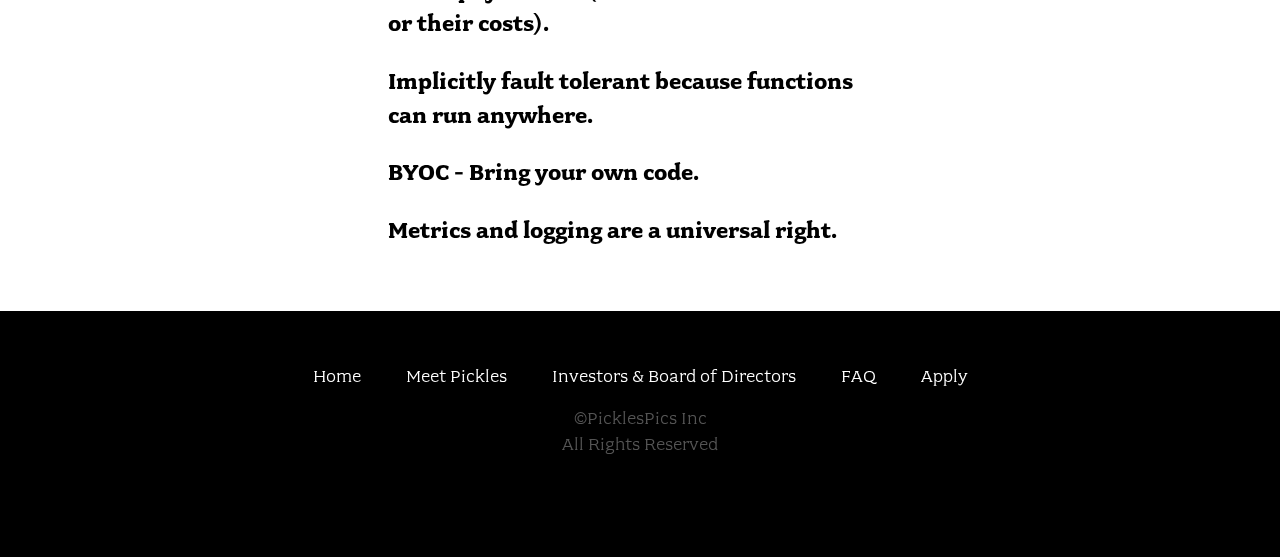
==== commit 81fe678c: "updates" ====
--- a/apply.html
+++ b/apply.html
@@ -23,7 +23,7 @@
     <nav class="site-nav">
       <ul>
         <li><a href="index.html">Home</a></li>
-        <li><a href="unicorns.html">Meet the Unicorns</a></li>
+        <li><a href="meetpickles.html">Meet Pickles</a></li>
         <li><a href="investors.html">Investors & Board of Directors</a></li>
         <li><a href="faq.html">FAQ</a></li>
         <li><a href="apply.html">Apply</a></li>
@@ -58,7 +58,7 @@
       <nav class="footer-nav">
         <ul>
           <li><a href="index.html">Home</a></li>
-          <li><a href="unicorns.html">Meet the Unicorns</a></li>
+          <li><a href="meetpickles.html">Meet Pickles</a></li>
           <li><a href="investors.html">Investors & Board of Directors</a></li>
           <li><a href="faq.html">FAQ</a></li>
           <li><a href="apply.html">Apply</a></li>
@@ -68,7 +68,7 @@
 
     <div class="row column">
       <div class="footer-legal">
-        &copy;WildRydes Inc<br>
+        &copy;PicklesPics Inc<br>
         All Rights Reserved
       </div>
     </div>
--- a/css/main.css
+++ b/css/main.css
@@ -1 +1 @@
-/*! normalize.css v4.2.0 | MIT License | github.com/necolas/normalize.css */html{font-family:sans-serif;line-height:1.15;-ms-text-size-adjust:100%;-webkit-text-size-adjust:100%}body{margin:0}article,aside,footer,header,nav,section{display:block}h1{font-size:2em;margin:.67em 0}figcaption,figure,main{display:block}figure{margin:1em 40px}hr{box-sizing:content-box;height:0;overflow:visible}pre{font-family:monospace,monospace;font-size:1em}a{background-color:transparent;-webkit-text-decoration-skip:objects}a:active,a:hover{outline-width:0}abbr[title]{border-bottom:none;text-decoration:underline;text-decoration:underline dotted}b,strong{font-weight:inherit;font-weight:bolder}code,kbd,samp{font-family:monospace,monospace;font-size:1em}dfn{font-style:italic}mark{background-color:#ff0;color:#000}small{font-size:80%}sub,sup{font-size:75%;line-height:0;position:relative;vertical-align:baseline}sub{bottom:-.25em}sup{top:-.5em}audio,video{display:inline-block}audio:not([controls]){display:none;height:0}img{border-style:none}svg:not(:root){overflow:hidden}button,input,optgroup,select,textarea{font:inherit;margin:0}optgroup{font-weight:700}button,input{overflow:visible}button,select{text-transform:none}[type=reset],[type=submit],button,html [type=button]{-webkit-appearance:button;cursor:pointer}[type=button]::-moz-focus-inner,[type=reset]::-moz-focus-inner,[type=submit]::-moz-focus-inner,button::-moz-focus-inner{border-style:none;padding:0}[type=button]:-moz-focusring,[type=reset]:-moz-focusring,[type=submit]:-moz-focusring,button:-moz-focusring{outline:1px dotted ButtonText}fieldset{border:1px solid silver;margin:0 2px;padding:.35em .625em .75em}legend{box-sizing:border-box;color:inherit;display:table;max-width:100%;padding:0;white-space:normal}progress{display:inline-block;vertical-align:baseline}textarea{overflow:auto}[type=checkbox],[type=radio]{box-sizing:border-box;padding:0}[type=number]::-webkit-inner-spin-button,[type=number]::-webkit-outer-spin-button{height:auto}[type=search]{-webkit-appearance:textfield;outline-offset:-2px}[type=search]::-webkit-search-cancel-button,[type=search]::-webkit-search-decoration{-webkit-appearance:none}::-webkit-file-upload-button{-webkit-appearance:button;font:inherit}details,menu{display:block}summary{display:list-item}canvas{display:inline-block}[hidden],template{display:none}.row{max-width:96.875rem;margin-left:auto;margin-right:auto}.row:after,.row:before{content:' ';display:table}.row:after{clear:both}.row.collapse>.column,.row.collapse>.columns{padding-left:0;padding-right:0}.row .row{max-width:none;margin-left:-.625rem;margin-right:-.625rem}@media screen and (min-width:40em){.row .row{margin-left:-.9375rem;margin-right:-.9375rem}}.row .row.collapse{margin-left:0;margin-right:0}.row.expanded{max-width:none}.row.expanded .row{margin-left:auto;margin-right:auto}.column,.columns{width:100%;float:left;padding-left:.625rem;padding-right:.625rem}@media screen and (min-width:40em){.column,.columns{padding-left:.9375rem;padding-right:.9375rem}}.column:last-child:not(:first-child),.columns:last-child:not(:first-child){float:right}.column.end:last-child:last-child,.end.columns:last-child:last-child{float:left}.column.row.row,.row.row.columns{float:none}.row .column.row.row,.row .row.row.columns{padding-left:0;padding-right:0;margin-left:0;margin-right:0}.small-1{width:8.3333333333%}.small-push-1{position:relative;left:8.3333333333%}.small-pull-1{position:relative;left:-8.3333333333%}.small-offset-0{margin-left:0}.small-2{width:16.6666666667%}.small-push-2{position:relative;left:16.6666666667%}.small-pull-2{position:relative;left:-16.6666666667%}.small-offset-1{margin-left:8.3333333333%}.small-3{width:25%}.small-push-3{position:relative;left:25%}.small-pull-3{position:relative;left:-25%}.small-offset-2{margin-left:16.6666666667%}.small-4{width:33.3333333333%}.small-push-4{position:relative;left:33.3333333333%}.small-pull-4{position:relative;left:-33.3333333333%}.small-offset-3{margin-left:25%}.small-5{width:41.6666666667%}.small-push-5{position:relative;left:41.6666666667%}.small-pull-5{position:relative;left:-41.6666666667%}.small-offset-4{margin-left:33.3333333333%}.small-6{width:50%}.small-push-6{position:relative;left:50%}.small-pull-6{position:relative;left:-50%}.small-offset-5{margin-left:41.6666666667%}.small-7{width:58.3333333333%}.small-push-7{position:relative;left:58.3333333333%}.small-pull-7{position:relative;left:-58.3333333333%}.small-offset-6{margin-left:50%}.small-8{width:66.6666666667%}.small-push-8{position:relative;left:66.6666666667%}.small-pull-8{position:relative;left:-66.6666666667%}.small-offset-7{margin-left:58.3333333333%}.small-9{width:75%}.small-push-9{position:relative;left:75%}.small-pull-9{position:relative;left:-75%}.small-offset-8{margin-left:66.6666666667%}.small-10{width:83.3333333333%}.small-push-10{position:relative;left:83.3333333333%}.small-pull-10{position:relative;left:-83.3333333333%}.small-offset-9{margin-left:75%}.small-11{width:91.6666666667%}.small-push-11{position:relative;left:91.6666666667%}.small-pull-11{position:relative;left:-91.6666666667%}.small-offset-10{margin-left:83.3333333333%}.small-12{width:100%}.small-offset-11{margin-left:91.6666666667%}.small-up-1>.column,.small-up-1>.columns{width:100%;float:left}.small-up-1>.column:nth-of-type(1n),.small-up-1>.columns:nth-of-type(1n){clear:none}.small-up-1>.column:nth-of-type(1n+1),.small-up-1>.columns:nth-of-type(1n+1){clear:both}.small-up-1>.column:last-child,.small-up-1>.columns:last-child{float:left}.small-up-2>.column,.small-up-2>.columns{width:50%;float:left}.small-up-2>.column:nth-of-type(1n),.small-up-2>.columns:nth-of-type(1n){clear:none}.small-up-2>.column:nth-of-type(2n+1),.small-up-2>.columns:nth-of-type(2n+1){clear:both}.small-up-2>.column:last-child,.small-up-2>.columns:last-child{float:left}.small-up-3>.column,.small-up-3>.columns{width:33.3333333333%;float:left}.small-up-3>.column:nth-of-type(1n),.small-up-3>.columns:nth-of-type(1n){clear:none}.small-up-3>.column:nth-of-type(3n+1),.small-up-3>.columns:nth-of-type(3n+1){clear:both}.small-up-3>.column:last-child,.small-up-3>.columns:last-child{float:left}.small-up-4>.column,.small-up-4>.columns{width:25%;float:left}.small-up-4>.column:nth-of-type(1n),.small-up-4>.columns:nth-of-type(1n){clear:none}.small-up-4>.column:nth-of-type(4n+1),.small-up-4>.columns:nth-of-type(4n+1){clear:both}.small-up-4>.column:last-child,.small-up-4>.columns:last-child{float:left}.small-up-5>.column,.small-up-5>.columns{width:20%;float:left}.small-up-5>.column:nth-of-type(1n),.small-up-5>.columns:nth-of-type(1n){clear:none}.small-up-5>.column:nth-of-type(5n+1),.small-up-5>.columns:nth-of-type(5n+1){clear:both}.small-up-5>.column:last-child,.small-up-5>.columns:last-child{float:left}.small-up-6>.column,.small-up-6>.columns{width:16.6666666667%;float:left}.small-up-6>.column:nth-of-type(1n),.small-up-6>.columns:nth-of-type(1n){clear:none}.small-up-6>.column:nth-of-type(6n+1),.small-up-6>.columns:nth-of-type(6n+1){clear:both}.small-up-6>.column:last-child,.small-up-6>.columns:last-child{float:left}.small-up-7>.column,.small-up-7>.columns{width:14.2857142857%;float:left}.small-up-7>.column:nth-of-type(1n),.small-up-7>.columns:nth-of-type(1n){clear:none}.small-up-7>.column:nth-of-type(7n+1),.small-up-7>.columns:nth-of-type(7n+1){clear:both}.small-up-7>.column:last-child,.small-up-7>.columns:last-child{float:left}.small-up-8>.column,.small-up-8>.columns{width:12.5%;float:left}.small-up-8>.column:nth-of-type(1n),.small-up-8>.columns:nth-of-type(1n){clear:none}.small-up-8>.column:nth-of-type(8n+1),.small-up-8>.columns:nth-of-type(8n+1){clear:both}.small-up-8>.column:last-child,.small-up-8>.columns:last-child{float:left}.small-collapse>.column,.small-collapse>.columns{padding-left:0;padding-right:0}.expanded.row .small-collapse.row,.small-collapse .row{margin-left:0;margin-right:0}.small-uncollapse>.column,.small-uncollapse>.columns{padding-left:.625rem;padding-right:.625rem}.small-centered{float:none;margin-left:auto;margin-right:auto}.small-pull-0,.small-push-0,.small-uncentered{position:static;margin-left:0;margin-right:0;float:left}@media screen and (min-width:40em){.medium-1{width:8.3333333333%}.medium-push-1{position:relative;left:8.3333333333%}.medium-pull-1{position:relative;left:-8.3333333333%}.medium-offset-0{margin-left:0}.medium-2{width:16.6666666667%}.medium-push-2{position:relative;left:16.6666666667%}.medium-pull-2{position:relative;left:-16.6666666667%}.medium-offset-1{margin-left:8.3333333333%}.medium-3{width:25%}.medium-push-3{position:relative;left:25%}.medium-pull-3{position:relative;left:-25%}.medium-offset-2{margin-left:16.6666666667%}.medium-4{width:33.3333333333%}.medium-push-4{position:relative;left:33.3333333333%}.medium-pull-4{position:relative;left:-33.3333333333%}.medium-offset-3{margin-left:25%}.medium-5{width:41.6666666667%}.medium-push-5{position:relative;left:41.6666666667%}.medium-pull-5{position:relative;left:-41.6666666667%}.medium-offset-4{margin-left:33.3333333333%}.medium-6{width:50%}.medium-push-6{position:relative;left:50%}.medium-pull-6{position:relative;left:-50%}.medium-offset-5{margin-left:41.6666666667%}.medium-7{width:58.3333333333%}.medium-push-7{position:relative;left:58.3333333333%}.medium-pull-7{position:relative;left:-58.3333333333%}.medium-offset-6{margin-left:50%}.medium-8{width:66.6666666667%}.medium-push-8{position:relative;left:66.6666666667%}.medium-pull-8{position:relative;left:-66.6666666667%}.medium-offset-7{margin-left:58.3333333333%}.medium-9{width:75%}.medium-push-9{position:relative;left:75%}.medium-pull-9{position:relative;left:-75%}.medium-offset-8{margin-left:66.6666666667%}.medium-10{width:83.3333333333%}.medium-push-10{position:relative;left:83.3333333333%}.medium-pull-10{position:relative;left:-83.3333333333%}.medium-offset-9{margin-left:75%}.medium-11{width:91.6666666667%}.medium-push-11{position:relative;left:91.6666666667%}.medium-pull-11{position:relative;left:-91.6666666667%}.medium-offset-10{margin-left:83.3333333333%}.medium-12{width:100%}.medium-offset-11{margin-left:91.6666666667%}.medium-up-1>.column,.medium-up-1>.columns{width:100%;float:left}.medium-up-1>.column:nth-of-type(1n),.medium-up-1>.columns:nth-of-type(1n){clear:none}.medium-up-1>.column:nth-of-type(1n+1),.medium-up-1>.columns:nth-of-type(1n+1){clear:both}.medium-up-1>.column:last-child,.medium-up-1>.columns:last-child{float:left}.medium-up-2>.column,.medium-up-2>.columns{width:50%;float:left}.medium-up-2>.column:nth-of-type(1n),.medium-up-2>.columns:nth-of-type(1n){clear:none}.medium-up-2>.column:nth-of-type(2n+1),.medium-up-2>.columns:nth-of-type(2n+1){clear:both}.medium-up-2>.column:last-child,.medium-up-2>.columns:last-child{float:left}.medium-up-3>.column,.medium-up-3>.columns{width:33.3333333333%;float:left}.medium-up-3>.column:nth-of-type(1n),.medium-up-3>.columns:nth-of-type(1n){clear:none}.medium-up-3>.column:nth-of-type(3n+1),.medium-up-3>.columns:nth-of-type(3n+1){clear:both}.medium-up-3>.column:last-child,.medium-up-3>.columns:last-child{float:left}.medium-up-4>.column,.medium-up-4>.columns{width:25%;float:left}.medium-up-4>.column:nth-of-type(1n),.medium-up-4>.columns:nth-of-type(1n){clear:none}.medium-up-4>.column:nth-of-type(4n+1),.medium-up-4>.columns:nth-of-type(4n+1){clear:both}.medium-up-4>.column:last-child,.medium-up-4>.columns:last-child{float:left}.medium-up-5>.column,.medium-up-5>.columns{width:20%;float:left}.medium-up-5>.column:nth-of-type(1n),.medium-up-5>.columns:nth-of-type(1n){clear:none}.medium-up-5>.column:nth-of-type(5n+1),.medium-up-5>.columns:nth-of-type(5n+1){clear:both}.medium-up-5>.column:last-child,.medium-up-5>.columns:last-child{float:left}.medium-up-6>.column,.medium-up-6>.columns{width:16.6666666667%;float:left}.medium-up-6>.column:nth-of-type(1n),.medium-up-6>.columns:nth-of-type(1n){clear:none}.medium-up-6>.column:nth-of-type(6n+1),.medium-up-6>.columns:nth-of-type(6n+1){clear:both}.medium-up-6>.column:last-child,.medium-up-6>.columns:last-child{float:left}.medium-up-7>.column,.medium-up-7>.columns{width:14.2857142857%;float:left}.medium-up-7>.column:nth-of-type(1n),.medium-up-7>.columns:nth-of-type(1n){clear:none}.medium-up-7>.column:nth-of-type(7n+1),.medium-up-7>.columns:nth-of-type(7n+1){clear:both}.medium-up-7>.column:last-child,.medium-up-7>.columns:last-child{float:left}.medium-up-8>.column,.medium-up-8>.columns{width:12.5%;float:left}.medium-up-8>.column:nth-of-type(1n),.medium-up-8>.columns:nth-of-type(1n){clear:none}.medium-up-8>.column:nth-of-type(8n+1),.medium-up-8>.columns:nth-of-type(8n+1){clear:both}.medium-up-8>.column:last-child,.medium-up-8>.columns:last-child{float:left}.medium-collapse>.column,.medium-collapse>.columns{padding-left:0;padding-right:0}.expanded.row .medium-collapse.row,.medium-collapse .row{margin-left:0;margin-right:0}.medium-uncollapse>.column,.medium-uncollapse>.columns{padding-left:.9375rem;padding-right:.9375rem}.medium-centered{float:none;margin-left:auto;margin-right:auto}.medium-pull-0,.medium-push-0,.medium-uncentered{position:static;margin-left:0;margin-right:0;float:left}}@media screen and (min-width:64em){.large-1{width:8.3333333333%}.large-push-1{position:relative;left:8.3333333333%}.large-pull-1{position:relative;left:-8.3333333333%}.large-offset-0{margin-left:0}.large-2{width:16.6666666667%}.large-push-2{position:relative;left:16.6666666667%}.large-pull-2{position:relative;left:-16.6666666667%}.large-offset-1{margin-left:8.3333333333%}.large-3{width:25%}.large-push-3{position:relative;left:25%}.large-pull-3{position:relative;left:-25%}.large-offset-2{margin-left:16.6666666667%}.large-4{width:33.3333333333%}.large-push-4{position:relative;left:33.3333333333%}.large-pull-4{position:relative;left:-33.3333333333%}.large-offset-3{margin-left:25%}.large-5{width:41.6666666667%}.large-push-5{position:relative;left:41.6666666667%}.large-pull-5{position:relative;left:-41.6666666667%}.large-offset-4{margin-left:33.3333333333%}.large-6{width:50%}.large-push-6{position:relative;left:50%}.large-pull-6{position:relative;left:-50%}.large-offset-5{margin-left:41.6666666667%}.large-7{width:58.3333333333%}.large-push-7{position:relative;left:58.3333333333%}.large-pull-7{position:relative;left:-58.3333333333%}.large-offset-6{margin-left:50%}.large-8{width:66.6666666667%}.large-push-8{position:relative;left:66.6666666667%}.large-pull-8{position:relative;left:-66.6666666667%}.large-offset-7{margin-left:58.3333333333%}.large-9{width:75%}.large-push-9{position:relative;left:75%}.large-pull-9{position:relative;left:-75%}.large-offset-8{margin-left:66.6666666667%}.large-10{width:83.3333333333%}.large-push-10{position:relative;left:83.3333333333%}.large-pull-10{position:relative;left:-83.3333333333%}.large-offset-9{margin-left:75%}.large-11{width:91.6666666667%}.large-push-11{position:relative;left:91.6666666667%}.large-pull-11{position:relative;left:-91.6666666667%}.large-offset-10{margin-left:83.3333333333%}.large-12{width:100%}.large-offset-11{margin-left:91.6666666667%}.large-up-1>.column,.large-up-1>.columns{width:100%;float:left}.large-up-1>.column:nth-of-type(1n),.large-up-1>.columns:nth-of-type(1n){clear:none}.large-up-1>.column:nth-of-type(1n+1),.large-up-1>.columns:nth-of-type(1n+1){clear:both}.large-up-1>.column:last-child,.large-up-1>.columns:last-child{float:left}.large-up-2>.column,.large-up-2>.columns{width:50%;float:left}.large-up-2>.column:nth-of-type(1n),.large-up-2>.columns:nth-of-type(1n){clear:none}.large-up-2>.column:nth-of-type(2n+1),.large-up-2>.columns:nth-of-type(2n+1){clear:both}.large-up-2>.column:last-child,.large-up-2>.columns:last-child{float:left}.large-up-3>.column,.large-up-3>.columns{width:33.3333333333%;float:left}.large-up-3>.column:nth-of-type(1n),.large-up-3>.columns:nth-of-type(1n){clear:none}.large-up-3>.column:nth-of-type(3n+1),.large-up-3>.columns:nth-of-type(3n+1){clear:both}.large-up-3>.column:last-child,.large-up-3>.columns:last-child{float:left}.large-up-4>.column,.large-up-4>.columns{width:25%;float:left}.large-up-4>.column:nth-of-type(1n),.large-up-4>.columns:nth-of-type(1n){clear:none}.large-up-4>.column:nth-of-type(4n+1),.large-up-4>.columns:nth-of-type(4n+1){clear:both}.large-up-4>.column:last-child,.large-up-4>.columns:last-child{float:left}.large-up-5>.column,.large-up-5>.columns{width:20%;float:left}.large-up-5>.column:nth-of-type(1n),.large-up-5>.columns:nth-of-type(1n){clear:none}.large-up-5>.column:nth-of-type(5n+1),.large-up-5>.columns:nth-of-type(5n+1){clear:both}.large-up-5>.column:last-child,.large-up-5>.columns:last-child{float:left}.large-up-6>.column,.large-up-6>.columns{width:16.6666666667%;float:left}.large-up-6>.column:nth-of-type(1n),.large-up-6>.columns:nth-of-type(1n){clear:none}.large-up-6>.column:nth-of-type(6n+1),.large-up-6>.columns:nth-of-type(6n+1){clear:both}.large-up-6>.column:last-child,.large-up-6>.columns:last-child{float:left}.large-up-7>.column,.large-up-7>.columns{width:14.2857142857%;float:left}.large-up-7>.column:nth-of-type(1n),.large-up-7>.columns:nth-of-type(1n){clear:none}.large-up-7>.column:nth-of-type(7n+1),.large-up-7>.columns:nth-of-type(7n+1){clear:both}.large-up-7>.column:last-child,.large-up-7>.columns:last-child{float:left}.large-up-8>.column,.large-up-8>.columns{width:12.5%;float:left}.large-up-8>.column:nth-of-type(1n),.large-up-8>.columns:nth-of-type(1n){clear:none}.large-up-8>.column:nth-of-type(8n+1),.large-up-8>.columns:nth-of-type(8n+1){clear:both}.large-up-8>.column:last-child,.large-up-8>.columns:last-child{float:left}.large-collapse>.column,.large-collapse>.columns{padding-left:0;padding-right:0}.expanded.row .large-collapse.row,.large-collapse .row{margin-left:0;margin-right:0}.large-uncollapse>.column,.large-uncollapse>.columns{padding-left:.9375rem;padding-right:.9375rem}.large-centered{float:none;margin-left:auto;margin-right:auto}.large-pull-0,.large-push-0,.large-uncentered{position:static;margin-left:0;margin-right:0;float:left}}@media screen and (min-width:75em){.xlarge-1{width:8.3333333333%}.xlarge-push-1{position:relative;left:8.3333333333%}.xlarge-pull-1{position:relative;left:-8.3333333333%}.xlarge-offset-0{margin-left:0}.xlarge-2{width:16.6666666667%}.xlarge-push-2{position:relative;left:16.6666666667%}.xlarge-pull-2{position:relative;left:-16.6666666667%}.xlarge-offset-1{margin-left:8.3333333333%}.xlarge-3{width:25%}.xlarge-push-3{position:relative;left:25%}.xlarge-pull-3{position:relative;left:-25%}.xlarge-offset-2{margin-left:16.6666666667%}.xlarge-4{width:33.3333333333%}.xlarge-push-4{position:relative;left:33.3333333333%}.xlarge-pull-4{position:relative;left:-33.3333333333%}.xlarge-offset-3{margin-left:25%}.xlarge-5{width:41.6666666667%}.xlarge-push-5{position:relative;left:41.6666666667%}.xlarge-pull-5{position:relative;left:-41.6666666667%}.xlarge-offset-4{margin-left:33.3333333333%}.xlarge-6{width:50%}.xlarge-push-6{position:relative;left:50%}.xlarge-pull-6{position:relative;left:-50%}.xlarge-offset-5{margin-left:41.6666666667%}.xlarge-7{width:58.3333333333%}.xlarge-push-7{position:relative;left:58.3333333333%}.xlarge-pull-7{position:relative;left:-58.3333333333%}.xlarge-offset-6{margin-left:50%}.xlarge-8{width:66.6666666667%}.xlarge-push-8{position:relative;left:66.6666666667%}.xlarge-pull-8{position:relative;left:-66.6666666667%}.xlarge-offset-7{margin-left:58.3333333333%}.xlarge-9{width:75%}.xlarge-push-9{position:relative;left:75%}.xlarge-pull-9{position:relative;left:-75%}.xlarge-offset-8{margin-left:66.6666666667%}.xlarge-10{width:83.3333333333%}.xlarge-push-10{position:relative;left:83.3333333333%}.xlarge-pull-10{position:relative;left:-83.3333333333%}.xlarge-offset-9{margin-left:75%}.xlarge-11{width:91.6666666667%}.xlarge-push-11{position:relative;left:91.6666666667%}.xlarge-pull-11{position:relative;left:-91.6666666667%}.xlarge-offset-10{margin-left:83.3333333333%}.xlarge-12{width:100%}.xlarge-offset-11{margin-left:91.6666666667%}.xlarge-up-1>.column,.xlarge-up-1>.columns{width:100%;float:left}.xlarge-up-1>.column:nth-of-type(1n),.xlarge-up-1>.columns:nth-of-type(1n){clear:none}.xlarge-up-1>.column:nth-of-type(1n+1),.xlarge-up-1>.columns:nth-of-type(1n+1){clear:both}.xlarge-up-1>.column:last-child,.xlarge-up-1>.columns:last-child{float:left}.xlarge-up-2>.column,.xlarge-up-2>.columns{width:50%;float:left}.xlarge-up-2>.column:nth-of-type(1n),.xlarge-up-2>.columns:nth-of-type(1n){clear:none}.xlarge-up-2>.column:nth-of-type(2n+1),.xlarge-up-2>.columns:nth-of-type(2n+1){clear:both}.xlarge-up-2>.column:last-child,.xlarge-up-2>.columns:last-child{float:left}.xlarge-up-3>.column,.xlarge-up-3>.columns{width:33.3333333333%;float:left}.xlarge-up-3>.column:nth-of-type(1n),.xlarge-up-3>.columns:nth-of-type(1n){clear:none}.xlarge-up-3>.column:nth-of-type(3n+1),.xlarge-up-3>.columns:nth-of-type(3n+1){clear:both}.xlarge-up-3>.column:last-child,.xlarge-up-3>.columns:last-child{float:left}.xlarge-up-4>.column,.xlarge-up-4>.columns{width:25%;float:left}.xlarge-up-4>.column:nth-of-type(1n),.xlarge-up-4>.columns:nth-of-type(1n){clear:none}.xlarge-up-4>.column:nth-of-type(4n+1),.xlarge-up-4>.columns:nth-of-type(4n+1){clear:both}.xlarge-up-4>.column:last-child,.xlarge-up-4>.columns:last-child{float:left}.xlarge-up-5>.column,.xlarge-up-5>.columns{width:20%;float:left}.xlarge-up-5>.column:nth-of-type(1n),.xlarge-up-5>.columns:nth-of-type(1n){clear:none}.xlarge-up-5>.column:nth-of-type(5n+1),.xlarge-up-5>.columns:nth-of-type(5n+1){clear:both}.xlarge-up-5>.column:last-child,.xlarge-up-5>.columns:last-child{float:left}.xlarge-up-6>.column,.xlarge-up-6>.columns{width:16.6666666667%;float:left}.xlarge-up-6>.column:nth-of-type(1n),.xlarge-up-6>.columns:nth-of-type(1n){clear:none}.xlarge-up-6>.column:nth-of-type(6n+1),.xlarge-up-6>.columns:nth-of-type(6n+1){clear:both}.xlarge-up-6>.column:last-child,.xlarge-up-6>.columns:last-child{float:left}.xlarge-up-7>.column,.xlarge-up-7>.columns{width:14.2857142857%;float:left}.xlarge-up-7>.column:nth-of-type(1n),.xlarge-up-7>.columns:nth-of-type(1n){clear:none}.xlarge-up-7>.column:nth-of-type(7n+1),.xlarge-up-7>.columns:nth-of-type(7n+1){clear:both}.xlarge-up-7>.column:last-child,.xlarge-up-7>.columns:last-child{float:left}.xlarge-up-8>.column,.xlarge-up-8>.columns{width:12.5%;float:left}.xlarge-up-8>.column:nth-of-type(1n),.xlarge-up-8>.columns:nth-of-type(1n){clear:none}.xlarge-up-8>.column:nth-of-type(8n+1),.xlarge-up-8>.columns:nth-of-type(8n+1){clear:both}.xlarge-up-8>.column:last-child,.xlarge-up-8>.columns:last-child{float:left}.xlarge-collapse>.column,.xlarge-collapse>.columns{padding-left:0;padding-right:0}.expanded.row .xlarge-collapse.row,.xlarge-collapse .row{margin-left:0;margin-right:0}.xlarge-uncollapse>.column,.xlarge-uncollapse>.columns{padding-left:.9375rem;padding-right:.9375rem}.xlarge-centered{float:none;margin-left:auto;margin-right:auto}.xlarge-pull-0,.xlarge-push-0,.xlarge-uncentered{position:static;margin-left:0;margin-right:0;float:left}}@media screen and (min-width:90em){.xxlarge-1{width:8.3333333333%}.xxlarge-push-1{position:relative;left:8.3333333333%}.xxlarge-pull-1{position:relative;left:-8.3333333333%}.xxlarge-offset-0{margin-left:0}.xxlarge-2{width:16.6666666667%}.xxlarge-push-2{position:relative;left:16.6666666667%}.xxlarge-pull-2{position:relative;left:-16.6666666667%}.xxlarge-offset-1{margin-left:8.3333333333%}.xxlarge-3{width:25%}.xxlarge-push-3{position:relative;left:25%}.xxlarge-pull-3{position:relative;left:-25%}.xxlarge-offset-2{margin-left:16.6666666667%}.xxlarge-4{width:33.3333333333%}.xxlarge-push-4{position:relative;left:33.3333333333%}.xxlarge-pull-4{position:relative;left:-33.3333333333%}.xxlarge-offset-3{margin-left:25%}.xxlarge-5{width:41.6666666667%}.xxlarge-push-5{position:relative;left:41.6666666667%}.xxlarge-pull-5{position:relative;left:-41.6666666667%}.xxlarge-offset-4{margin-left:33.3333333333%}.xxlarge-6{width:50%}.xxlarge-push-6{position:relative;left:50%}.xxlarge-pull-6{position:relative;left:-50%}.xxlarge-offset-5{margin-left:41.6666666667%}.xxlarge-7{width:58.3333333333%}.xxlarge-push-7{position:relative;left:58.3333333333%}.xxlarge-pull-7{position:relative;left:-58.3333333333%}.xxlarge-offset-6{margin-left:50%}.xxlarge-8{width:66.6666666667%}.xxlarge-push-8{position:relative;left:66.6666666667%}.xxlarge-pull-8{position:relative;left:-66.6666666667%}.xxlarge-offset-7{margin-left:58.3333333333%}.xxlarge-9{width:75%}.xxlarge-push-9{position:relative;left:75%}.xxlarge-pull-9{position:relative;left:-75%}.xxlarge-offset-8{margin-left:66.6666666667%}.xxlarge-10{width:83.3333333333%}.xxlarge-push-10{position:relative;left:83.3333333333%}.xxlarge-pull-10{position:relative;left:-83.3333333333%}.xxlarge-offset-9{margin-left:75%}.xxlarge-11{width:91.6666666667%}.xxlarge-push-11{position:relative;left:91.6666666667%}.xxlarge-pull-11{position:relative;left:-91.6666666667%}.xxlarge-offset-10{margin-left:83.3333333333%}.xxlarge-12{width:100%}.xxlarge-offset-11{margin-left:91.6666666667%}.xxlarge-up-1>.column,.xxlarge-up-1>.columns{width:100%;float:left}.xxlarge-up-1>.column:nth-of-type(1n),.xxlarge-up-1>.columns:nth-of-type(1n){clear:none}.xxlarge-up-1>.column:nth-of-type(1n+1),.xxlarge-up-1>.columns:nth-of-type(1n+1){clear:both}.xxlarge-up-1>.column:last-child,.xxlarge-up-1>.columns:last-child{float:left}.xxlarge-up-2>.column,.xxlarge-up-2>.columns{width:50%;float:left}.xxlarge-up-2>.column:nth-of-type(1n),.xxlarge-up-2>.columns:nth-of-type(1n){clear:none}.xxlarge-up-2>.column:nth-of-type(2n+1),.xxlarge-up-2>.columns:nth-of-type(2n+1){clear:both}.xxlarge-up-2>.column:last-child,.xxlarge-up-2>.columns:last-child{float:left}.xxlarge-up-3>.column,.xxlarge-up-3>.columns{width:33.3333333333%;float:left}.xxlarge-up-3>.column:nth-of-type(1n),.xxlarge-up-3>.columns:nth-of-type(1n){clear:none}.xxlarge-up-3>.column:nth-of-type(3n+1),.xxlarge-up-3>.columns:nth-of-type(3n+1){clear:both}.xxlarge-up-3>.column:last-child,.xxlarge-up-3>.columns:last-child{float:left}.xxlarge-up-4>.column,.xxlarge-up-4>.columns{width:25%;float:left}.xxlarge-up-4>.column:nth-of-type(1n),.xxlarge-up-4>.columns:nth-of-type(1n){clear:none}.xxlarge-up-4>.column:nth-of-type(4n+1),.xxlarge-up-4>.columns:nth-of-type(4n+1){clear:both}.xxlarge-up-4>.column:last-child,.xxlarge-up-4>.columns:last-child{float:left}.xxlarge-up-5>.column,.xxlarge-up-5>.columns{width:20%;float:left}.xxlarge-up-5>.column:nth-of-type(1n),.xxlarge-up-5>.columns:nth-of-type(1n){clear:none}.xxlarge-up-5>.column:nth-of-type(5n+1),.xxlarge-up-5>.columns:nth-of-type(5n+1){clear:both}.xxlarge-up-5>.column:last-child,.xxlarge-up-5>.columns:last-child{float:left}.xxlarge-up-6>.column,.xxlarge-up-6>.columns{width:16.6666666667%;float:left}.xxlarge-up-6>.column:nth-of-type(1n),.xxlarge-up-6>.columns:nth-of-type(1n){clear:none}.xxlarge-up-6>.column:nth-of-type(6n+1),.xxlarge-up-6>.columns:nth-of-type(6n+1){clear:both}.xxlarge-up-6>.column:last-child,.xxlarge-up-6>.columns:last-child{float:left}.xxlarge-up-7>.column,.xxlarge-up-7>.columns{width:14.2857142857%;float:left}.xxlarge-up-7>.column:nth-of-type(1n),.xxlarge-up-7>.columns:nth-of-type(1n){clear:none}.xxlarge-up-7>.column:nth-of-type(7n+1),.xxlarge-up-7>.columns:nth-of-type(7n+1){clear:both}.xxlarge-up-7>.column:last-child,.xxlarge-up-7>.columns:last-child{float:left}.xxlarge-up-8>.column,.xxlarge-up-8>.columns{width:12.5%;float:left}.xxlarge-up-8>.column:nth-of-type(1n),.xxlarge-up-8>.columns:nth-of-type(1n){clear:none}.xxlarge-up-8>.column:nth-of-type(8n+1),.xxlarge-up-8>.columns:nth-of-type(8n+1){clear:both}.xxlarge-up-8>.column:last-child,.xxlarge-up-8>.columns:last-child{float:left}.xxlarge-collapse>.column,.xxlarge-collapse>.columns{padding-left:0;padding-right:0}.expanded.row .xxlarge-collapse.row,.xxlarge-collapse .row{margin-left:0;margin-right:0}.xxlarge-uncollapse>.column,.xxlarge-uncollapse>.columns{padding-left:.9375rem;padding-right:.9375rem}.xxlarge-centered{float:none;margin-left:auto;margin-right:auto}.xxlarge-pull-0,.xxlarge-push-0,.xxlarge-uncentered{position:static;margin-left:0;margin-right:0;float:left}}.footer-nav ul,.site-nav ul{margin:0;padding:0;list-style:none}*,:after,:before{box-sizing:border-box}html{line-height:1.4}html.menu-opened{overflow:hidden}body{font-family:fairplex-wide,serif;font-size:125%;-webkit-font-smoothing:antialiased;-moz-osx-font-smoothing:grayscale}h1,h2,h3,h4,h5{line-height:1;margin:0 0 .9375rem;text-transform:uppercase;font-size:1.5rem}@media screen and (min-width:40em){h1,h2,h3,h4,h5{font-size:2.25rem}}@media screen and (min-width:64em){h1,h2,h3,h4,h5{font-size:3rem}}::-webkit-input-placeholder{color:hsla(0,0%,100%,.4);font-style:italic}::-moz-placeholder{color:hsla(0,0%,100%,.4);font-style:italic}:-ms-input-placeholder{color:hsla(0,0%,100%,.4);font-style:italic}a{color:#f50856;text-decoration:none}img{max-width:100%}.content{font-style:italic}.site-nav{background:url(../images/star-pattern.png) 50% hsla(0,0%,100%,.2);-webkit-box-align:center;-ms-flex-align:center;align-items:center;display:-webkit-box;display:-ms-flexbox;display:flex;-webkit-box-pack:center;-ms-flex-pack:center;justify-content:center;text-align:center;position:fixed;top:0;left:0;opacity:0;height:100vh;width:100%;z-index:-1;-webkit-transition:all .2s ease-in-out;transition:all .2s ease-in-out}.menu-opened .site-nav{opacity:1;z-index:100}.site-nav li{margin:.9375rem 0}.site-nav a{color:#000;font-weight:700}.site-nav a:hover{color:#f50856}@media screen and (min-width:40em){.site-nav a{font-size:2.5rem}}@media screen and (min-width:64em){.site-nav a{font-size:3.125rem}}.btn-menu{background:none;width:30px;height:19px;-webkit-appearance:none;-moz-appearance:none;appearance:none;border:none;cursor:pointer;outline:none;position:absolute;padding:0;right:1.25rem;top:1.25rem;z-index:200;text-indent:-999em}.btn-menu span,.btn-menu span:after,.btn-menu span:before{cursor:pointer;width:30px;height:3px}.btn-menu span{display:block;position:relative;background:#fff;-webkit-transition:all 0ms .3s;transition:all 0ms .3s}.btn-menu span:before{bottom:8px;-webkit-transition:bottom .3s cubic-bezier(.23,1,.32,1) .3s,-webkit-transform .3s cubic-bezier(.23,1,.32,1);transition:bottom .3s cubic-bezier(.23,1,.32,1) .3s,-webkit-transform .3s cubic-bezier(.23,1,.32,1);transition:bottom .3s cubic-bezier(.23,1,.32,1) .3s,transform .3s cubic-bezier(.23,1,.32,1);transition:bottom .3s cubic-bezier(.23,1,.32,1) .3s,transform .3s cubic-bezier(.23,1,.32,1),-webkit-transform .3s cubic-bezier(.23,1,.32,1)}.btn-menu span:after,.btn-menu span:before{content:"";position:absolute;left:0;background:#fff}.btn-menu span:after{top:8px;-webkit-transition:top .3s cubic-bezier(.23,1,.32,1) .3s,-webkit-transform .3s cubic-bezier(.23,1,.32,1);transition:top .3s cubic-bezier(.23,1,.32,1) .3s,-webkit-transform .3s cubic-bezier(.23,1,.32,1);transition:top .3s cubic-bezier(.23,1,.32,1) .3s,transform .3s cubic-bezier(.23,1,.32,1);transition:top .3s cubic-bezier(.23,1,.32,1) .3s,transform .3s cubic-bezier(.23,1,.32,1),-webkit-transform .3s cubic-bezier(.23,1,.32,1)}.menu-opened .btn-menu span{background:hsla(0,0%,100%,0)}.menu-opened .btn-menu span:after{background:#000;top:0;-webkit-transform:rotate(45deg);transform:rotate(45deg);-webkit-transition:top .3s cubic-bezier(.23,1,.32,1),-webkit-transform .3s cubic-bezier(.23,1,.32,1) .3s;transition:top .3s cubic-bezier(.23,1,.32,1),-webkit-transform .3s cubic-bezier(.23,1,.32,1) .3s;transition:top .3s cubic-bezier(.23,1,.32,1),transform .3s cubic-bezier(.23,1,.32,1) .3s;transition:top .3s cubic-bezier(.23,1,.32,1),transform .3s cubic-bezier(.23,1,.32,1) .3s,-webkit-transform .3s cubic-bezier(.23,1,.32,1) .3s}.menu-opened .btn-menu span:before{background:#000;bottom:0;-webkit-transform:rotate(-45deg);transform:rotate(-45deg);-webkit-transition:bottom .3s cubic-bezier(.23,1,.32,1),-webkit-transform .3s cubic-bezier(.23,1,.32,1) .3s;transition:bottom .3s cubic-bezier(.23,1,.32,1),-webkit-transform .3s cubic-bezier(.23,1,.32,1) .3s;transition:bottom .3s cubic-bezier(.23,1,.32,1),transform .3s cubic-bezier(.23,1,.32,1) .3s;transition:bottom .3s cubic-bezier(.23,1,.32,1),transform .3s cubic-bezier(.23,1,.32,1) .3s,-webkit-transform .3s cubic-bezier(.23,1,.32,1) .3s}.site-logo{display:block;background:url(../images/wr-logo-white.png) no-repeat;height:3.5rem;width:15.1875rem;text-indent:-999em;margin:0 auto 2.5rem}.site-logo.dark{background:url(../images/wr-logo-black.png) no-repeat}@media screen and (min-width:64em){.site-logo{margin-bottom:6.25rem}}.site-footer{background:#000;padding:2.5rem 0;text-align:center}@media screen and (min-width:40em){.site-footer{padding:3.125rem 0 6.25rem}}.footer-nav{margin-bottom:.9375rem}.footer-nav ul{line-height:1.5}@media screen and (min-width:40em){.footer-nav li{display:inline-block;margin:0 .625rem}}@media screen and (min-width:64em){.footer-nav li{margin:0 1.25rem}}.footer-nav a{color:#fff;font-size:1.125rem}.footer-nav a:hover{color:#f50856}.footer-legal{color:#555;font-size:1.125rem}.page-home .site-header{position:relative}.page-home .site-header .title{background:url(../images/wr-home-top.jpg) no-repeat top;background-size:cover;padding-bottom:70.2753441802%;margin:0;text-indent:-999em;position:relative}@media screen and (min-width:75em){.page-home .site-header .title:after{background:-webkit-linear-gradient(top,transparent,rgba(243,8,85,.85) 99%,rgba(245,8,86,.85));background:linear-gradient(180deg,transparent 0,rgba(243,8,85,.85) 99%,rgba(245,8,86,.85));content:'';height:3.75rem;width:100%;position:absolute;left:0;bottom:0}}.page-home .home-button{-webkit-appearance:none;-moz-appearance:none;appearance:none;background:#fff;border:1px solid transparent;border-radius:1.25rem;color:#f50856;font-size:1.25rem;text-transform:uppercase;padding:.3125rem 1.5625rem;position:absolute;left:50%;bottom:5%;-webkit-transform:translateX(-50%);transform:translateX(-50%);font-weight:700}@media screen and (min-width:40em){.page-home .home-button{bottom:22%}}.home-about{background:#f50856;color:#fff;padding:5rem 0;text-align:center}.home-about-block{margin:2.5rem 0}@media screen and (min-width:64em){.home-about-block{margin:5rem 0 0}}@media screen and (min-width:90em){.home-about-block{max-width:15rem;margin-left:auto;margin-right:auto}}.home-about-block .title{margin:0}.home-about-block .title:before{content:'';display:block;margin:0 auto 1.25rem;height:12.75rem}@media screen and (min-width:64em){.home-about-block .title{font-size:2.375rem}}.home-about-block .content{margin:0}.home-about-block .icon-download:before{background:url(../images/wr-home-block-1.png) no-repeat;width:11rem}.home-about-block .icon-unicorn:before{background:url(../images/wr-home-block-2.png) no-repeat;width:14.75rem}.home-about-block .icon-price:before{background:url(../images/wr-home-block-3.png) no-repeat;width:13.75rem}.home-about-block .icon-success:before{background:url(../images/wr-home-block-4.png) no-repeat;width:14.75rem}.home-story{background:url(../images/wr-home-about.jpg) no-repeat bottom;background-size:cover;color:#fff;text-align:center;padding:5rem 0}@media screen and (min-width:64em){.home-story{height:54.6875rem;display:-webkit-box;display:-ms-flexbox;display:flex;-webkit-box-align:center;-ms-flex-align:center;align-items:center}}@media screen and (min-width:75em){.home-story{height:63.75rem}}.home-sign-up{background:#000;color:#fff;text-align:center;padding:5rem 0}.home-sign-up .icon-w{max-width:50%}@media screen and (min-width:64em){.home-sign-up .icon-w{max-width:100%}}.home-sign-up form{max-width:45rem;margin:1.875rem auto;overflow:hidden}.home-sign-up form input{background:#333;border:1px solid transparent;color:#fff;padding:.3125rem;outline:none;width:100%}@media screen and (min-width:40em){.home-sign-up form input{border-top-left-radius:40px;border-bottom-left-radius:40px;float:left;height:3.4375rem;padding:.3125rem 1.875rem;width:calc(100% - 230px)}}.home-sign-up form button{background:#fff;border:1px solid transparent;color:#000;font-weight:700;text-transform:uppercase;outline:none;width:100%}@media screen and (min-width:40em){.home-sign-up form button{border-top-right-radius:40px;border-bottom-right-radius:40px;float:left;height:3.4375rem;width:14.375rem}}.home-sign-up .apps{margin:1.875rem 0}@media screen and (min-width:40em){.home-sign-up .apps a{margin:0 .3125rem}}.home-sign-up .social a{display:inline-block;text-indent:-999em;height:1.5rem;width:1.5rem;margin:0 .625rem;vertical-align:middle}.home-sign-up .social .icon-fb{background:url(../images/wr-home-facebook.png) no-repeat;height:1.5625rem;width:1.5625rem}.home-sign-up .social .icon-tw{background:url(../images/wr-home-twitter.png) no-repeat}.home-sign-up .social .icon-ig{background:url(../images/wr-home-instagram.png) no-repeat}.home-sign-up .social .icon-wc{background:url(../images/wr-home-wechat.png) no-repeat;width:1.8125rem}.home-sign-up .social .icon-wb{background:url(../images/wr-home-weibo.png) no-repeat;width:1.6875rem}.home-quote{background:url(../images/wr-home-quote.jpg) no-repeat bottom;background-size:cover;color:#fff;text-align:center;padding:5rem 0;line-height:.9}@media screen and (min-width:40em){.home-quote{display:-webkit-box;display:-ms-flexbox;display:flex;-webkit-box-align:center;-ms-flex-align:center;align-items:center}}@media screen and (min-width:64em){.home-quote{height:37.5rem}}@media screen and (min-width:75em){.home-quote{height:50rem}}.home-quote .quote{text-transform:uppercase;font-weight:900;margin-bottom:2.5rem}@media screen and (min-width:40em){.home-quote .quote{font-size:1.875rem}}@media screen and (min-width:64em){.home-quote .quote{font-size:3.125rem}}.home-quote .quoter{font-style:italic}.kraken-callout{background:#00bbd3;color:#fff;text-align:center;padding:5rem 0}@media screen and (min-width:40em){.kraken-callout .row{display:-webkit-box;display:-ms-flexbox;display:flex;-webkit-box-align:center;-ms-flex-align:center;align-items:center}}.kraken-callout img{max-width:80%;margin-bottom:1.25rem}@media screen and (min-width:40em){.kraken-callout img{max-width:100%;margin:0}}.page-unicorns .site-header{background:url(../images/wr-unicorn-header.png) no-repeat top;background-size:cover;text-align:center;padding:1.875rem 0}@media screen and (min-width:64em){.page-unicorns .site-header{min-height:31.25rem}}@media screen and (min-width:90em){.page-unicorns .site-header{min-height:40.625rem}}.unicorns-list{margin-top:2.5rem;text-align:center}@media screen and (min-width:64em){.unicorns-list{margin-bottom:3.75rem}}.unicorns-list img{margin-bottom:1.25rem}.unicorns-list .title{margin:0}.unicorns-list .subtitle{font-style:italic}.unicorns-list .subtitle:after{content:'-';display:block}.unicorns-list .content{margin-top:0}.unicorns-list .unicorn{overflow:hidden;margin-bottom:1.875rem}@media screen and (min-width:40em){.unicorns-list .unicorn{display:-webkit-box;display:-ms-flexbox;display:flex;-webkit-box-align:center;-ms-flex-align:center;align-items:center}}.unicorns-list .jimmy .subtitle,.unicorns-list .jimmy .title{color:#f50856}.unicorns-list .henry .subtitle,.unicorns-list .henry .title{color:#00bbd3}.unicorns-list .veronica .subtitle,.unicorns-list .veronica .title{color:#ffc400}.page-investors .top-section{background:url(../images/wr-investors-header.png) no-repeat bottom;background-size:cover;text-align:center;padding:1.875rem 0}@media screen and (min-width:64em){.page-investors .top-section{padding-bottom:3.75rem}}.investors-list{color:#fff;text-align:center}@media screen and (min-width:64em){.investors-list{margin-top:3.75rem}}.investors-list .investor{margin:0 auto 2.5rem;max-width:25rem}@media screen and (min-width:64em){.investors-list .investor{max-width:100%}}.investors-list .title{-webkit-hyphens:auto;-ms-hyphens:auto;hyphens:auto;margin:0}.investors-list .title:before{content:'';display:block;margin:0 auto 1.25rem;height:10.875rem}@media screen and (min-width:40em){.investors-list .title{font-size:1.875rem}}.investors-list .title.pcp:before{background:url(../images/wr-investors-pcp.png) no-repeat 50%;width:8.8125rem}.investors-list .title.awesome:before{background:url(../images/wr-investors-awesome.png) no-repeat 50%;width:7.75rem}.investors-list .title.barn:before{background:url(../images/wr-investors-thebarn.png) no-repeat 50%;width:7.4375rem}.investors-list .subtitle{font-style:italic}.board-directors{background:#000;color:#fff;text-align:center}@media screen and (min-width:64em){.board-directors{padding:1.875rem 0}}.board-directors .block{display:-webkit-box;display:-ms-flexbox;display:flex;-webkit-box-align:center;-ms-flex-align:center;align-items:center;-webkit-box-pack:center;-ms-flex-pack:center;justify-content:center;-webkit-box-orient:vertical;-webkit-box-direction:normal;-ms-flex-direction:column;flex-direction:column;padding:1.25rem;min-height:15.625rem;margin-bottom:.9375rem;background-position:50%;background-repeat:no-repeat;background-size:cover}@media screen and (min-width:64em){.board-directors .block{margin-bottom:1.875rem;min-height:24.375rem}}.board-directors .block:not(.intro){color:#000}.board-directors .block:not(.intro) .title{margin:0 0 .625rem}@media screen and (min-width:40em){.board-directors .block:not(.intro) .title{font-size:1.875rem}}.board-directors .block.one{background-image:url(../images/wr-investors-1.png)}.board-directors .block.two{background-image:url(../images/wr-investors-2.png)}.board-directors .block.three{background-image:url(../images/wr-investors-3.png)}.board-directors .block.four{background-image:url(../images/wr-investors-4.png)}.board-directors .block.five{background-image:url(../images/wr-investors-5.png)}.board-directors .content{margin:0;line-height:1.1}.page-faq .site-header{background:url(../images/wr-faq-header.jpg) no-repeat top;background-size:cover;color:#fff;text-align:center;padding:1.875rem 0}@media screen and (min-width:64em){.page-faq .site-header{min-height:30rem}}@media screen and (min-width:75em){.page-faq .site-header{min-height:34.375rem}}.faq-list{padding:2.5rem 0}@media screen and (min-width:40em){.faq-list{padding:3.75rem 0}}@media screen and (min-width:64em){.faq-list{font-size:1.5rem;padding:5rem 0}}.faq-list dl{margin:0}.faq-list dt{font-weight:700}.faq-list dd{margin:0 0 1.875rem}.page-apply .site-header{background:url(../images/wr-apply-header.png) no-repeat bottom;background-size:cover;color:#fff;text-align:center;padding:1.875rem 0}@media screen and (min-width:64em){.page-apply .site-header{min-height:30rem}}@media screen and (min-width:75em){.page-apply .site-header{min-height:34.375rem}}.page-apply .content{font-style:normal;font-weight:700;padding:2.5rem 0}@media screen and (min-width:64em){.page-apply .content{font-size:1.5rem}}
+/*! normalize.css v4.2.0 | MIT License | github.com/necolas/normalize.css */html{font-family:sans-serif;line-height:1.15;-ms-text-size-adjust:100%;-webkit-text-size-adjust:100%}body{margin:0}article,aside,footer,header,nav,section{display:block}h1{font-size:2em;margin:.67em 0}figcaption,figure,main{display:block}figure{margin:1em 40px}hr{box-sizing:content-box;height:0;overflow:visible}pre{font-family:monospace,monospace;font-size:1em}a{background-color:transparent;-webkit-text-decoration-skip:objects}a:active,a:hover{outline-width:0}abbr[title]{border-bottom:none;text-decoration:underline;text-decoration:underline dotted}b,strong{font-weight:inherit;font-weight:bolder}code,kbd,samp{font-family:monospace,monospace;font-size:1em}dfn{font-style:italic}mark{background-color:#ff0;color:#000}small{font-size:80%}sub,sup{font-size:75%;line-height:0;position:relative;vertical-align:baseline}sub{bottom:-.25em}sup{top:-.5em}audio,video{display:inline-block}audio:not([controls]){display:none;height:0}img{border-style:none}svg:not(:root){overflow:hidden}button,input,optgroup,select,textarea{font:inherit;margin:0}optgroup{font-weight:700}button,input{overflow:visible}button,select{text-transform:none}[type=reset],[type=submit],button,html [type=button]{-webkit-appearance:button;cursor:pointer}[type=button]::-moz-focus-inner,[type=reset]::-moz-focus-inner,[type=submit]::-moz-focus-inner,button::-moz-focus-inner{border-style:none;padding:0}[type=button]:-moz-focusring,[type=reset]:-moz-focusring,[type=submit]:-moz-focusring,button:-moz-focusring{outline:1px dotted ButtonText}fieldset{border:1px solid silver;margin:0 2px;padding:.35em .625em .75em}legend{box-sizing:border-box;color:inherit;display:table;max-width:100%;padding:0;white-space:normal}progress{display:inline-block;vertical-align:baseline}textarea{overflow:auto}[type=checkbox],[type=radio]{box-sizing:border-box;padding:0}[type=number]::-webkit-inner-spin-button,[type=number]::-webkit-outer-spin-button{height:auto}[type=search]{-webkit-appearance:textfield;outline-offset:-2px}[type=search]::-webkit-search-cancel-button,[type=search]::-webkit-search-decoration{-webkit-appearance:none}::-webkit-file-upload-button{-webkit-appearance:button;font:inherit}details,menu{display:block}summary{display:list-item}canvas{display:inline-block}[hidden],template{display:none}.row{max-width:96.875rem;margin-left:auto;margin-right:auto}.row:after,.row:before{content:' ';display:table}.row:after{clear:both}.row.collapse>.column,.row.collapse>.columns{padding-left:0;padding-right:0}.row .row{max-width:none;margin-left:-.625rem;margin-right:-.625rem}@media screen and (min-width:40em){.row .row{margin-left:-.9375rem;margin-right:-.9375rem}}.row .row.collapse{margin-left:0;margin-right:0}.row.expanded{max-width:none}.row.expanded .row{margin-left:auto;margin-right:auto}.column,.columns{width:100%;float:left;padding-left:.625rem;padding-right:.625rem}@media screen and (min-width:40em){.column,.columns{padding-left:.9375rem;padding-right:.9375rem}}.column:last-child:not(:first-child),.columns:last-child:not(:first-child){float:right}.column.end:last-child:last-child,.end.columns:last-child:last-child{float:left}.column.row.row,.row.row.columns{float:none}.row .column.row.row,.row .row.row.columns{padding-left:0;padding-right:0;margin-left:0;margin-right:0}.small-1{width:8.3333333333%}.small-push-1{position:relative;left:8.3333333333%}.small-pull-1{position:relative;left:-8.3333333333%}.small-offset-0{margin-left:0}.small-2{width:16.6666666667%}.small-push-2{position:relative;left:16.6666666667%}.small-pull-2{position:relative;left:-16.6666666667%}.small-offset-1{margin-left:8.3333333333%}.small-3{width:25%}.small-push-3{position:relative;left:25%}.small-pull-3{position:relative;left:-25%}.small-offset-2{margin-left:16.6666666667%}.small-4{width:33.3333333333%}.small-push-4{position:relative;left:33.3333333333%}.small-pull-4{position:relative;left:-33.3333333333%}.small-offset-3{margin-left:25%}.small-5{width:41.6666666667%}.small-push-5{position:relative;left:41.6666666667%}.small-pull-5{position:relative;left:-41.6666666667%}.small-offset-4{margin-left:33.3333333333%}.small-6{width:50%}.small-push-6{position:relative;left:50%}.small-pull-6{position:relative;left:-50%}.small-offset-5{margin-left:41.6666666667%}.small-7{width:58.3333333333%}.small-push-7{position:relative;left:58.3333333333%}.small-pull-7{position:relative;left:-58.3333333333%}.small-offset-6{margin-left:50%}.small-8{width:66.6666666667%}.small-push-8{position:relative;left:66.6666666667%}.small-pull-8{position:relative;left:-66.6666666667%}.small-offset-7{margin-left:58.3333333333%}.small-9{width:75%}.small-push-9{position:relative;left:75%}.small-pull-9{position:relative;left:-75%}.small-offset-8{margin-left:66.6666666667%}.small-10{width:83.3333333333%}.small-push-10{position:relative;left:83.3333333333%}.small-pull-10{position:relative;left:-83.3333333333%}.small-offset-9{margin-left:75%}.small-11{width:91.6666666667%}.small-push-11{position:relative;left:91.6666666667%}.small-pull-11{position:relative;left:-91.6666666667%}.small-offset-10{margin-left:83.3333333333%}.small-12{width:100%}.small-offset-11{margin-left:91.6666666667%}.small-up-1>.column,.small-up-1>.columns{width:100%;float:left}.small-up-1>.column:nth-of-type(1n),.small-up-1>.columns:nth-of-type(1n){clear:none}.small-up-1>.column:nth-of-type(1n+1),.small-up-1>.columns:nth-of-type(1n+1){clear:both}.small-up-1>.column:last-child,.small-up-1>.columns:last-child{float:left}.small-up-2>.column,.small-up-2>.columns{width:50%;float:left}.small-up-2>.column:nth-of-type(1n),.small-up-2>.columns:nth-of-type(1n){clear:none}.small-up-2>.column:nth-of-type(2n+1),.small-up-2>.columns:nth-of-type(2n+1){clear:both}.small-up-2>.column:last-child,.small-up-2>.columns:last-child{float:left}.small-up-3>.column,.small-up-3>.columns{width:33.3333333333%;float:left}.small-up-3>.column:nth-of-type(1n),.small-up-3>.columns:nth-of-type(1n){clear:none}.small-up-3>.column:nth-of-type(3n+1),.small-up-3>.columns:nth-of-type(3n+1){clear:both}.small-up-3>.column:last-child,.small-up-3>.columns:last-child{float:left}.small-up-4>.column,.small-up-4>.columns{width:25%;float:left}.small-up-4>.column:nth-of-type(1n),.small-up-4>.columns:nth-of-type(1n){clear:none}.small-up-4>.column:nth-of-type(4n+1),.small-up-4>.columns:nth-of-type(4n+1){clear:both}.small-up-4>.column:last-child,.small-up-4>.columns:last-child{float:left}.small-up-5>.column,.small-up-5>.columns{width:20%;float:left}.small-up-5>.column:nth-of-type(1n),.small-up-5>.columns:nth-of-type(1n){clear:none}.small-up-5>.column:nth-of-type(5n+1),.small-up-5>.columns:nth-of-type(5n+1){clear:both}.small-up-5>.column:last-child,.small-up-5>.columns:last-child{float:left}.small-up-6>.column,.small-up-6>.columns{width:16.6666666667%;float:left}.small-up-6>.column:nth-of-type(1n),.small-up-6>.columns:nth-of-type(1n){clear:none}.small-up-6>.column:nth-of-type(6n+1),.small-up-6>.columns:nth-of-type(6n+1){clear:both}.small-up-6>.column:last-child,.small-up-6>.columns:last-child{float:left}.small-up-7>.column,.small-up-7>.columns{width:14.2857142857%;float:left}.small-up-7>.column:nth-of-type(1n),.small-up-7>.columns:nth-of-type(1n){clear:none}.small-up-7>.column:nth-of-type(7n+1),.small-up-7>.columns:nth-of-type(7n+1){clear:both}.small-up-7>.column:last-child,.small-up-7>.columns:last-child{float:left}.small-up-8>.column,.small-up-8>.columns{width:12.5%;float:left}.small-up-8>.column:nth-of-type(1n),.small-up-8>.columns:nth-of-type(1n){clear:none}.small-up-8>.column:nth-of-type(8n+1),.small-up-8>.columns:nth-of-type(8n+1){clear:both}.small-up-8>.column:last-child,.small-up-8>.columns:last-child{float:left}.small-collapse>.column,.small-collapse>.columns{padding-left:0;padding-right:0}.expanded.row .small-collapse.row,.small-collapse .row{margin-left:0;margin-right:0}.small-uncollapse>.column,.small-uncollapse>.columns{padding-left:.625rem;padding-right:.625rem}.small-centered{float:none;margin-left:auto;margin-right:auto}.small-pull-0,.small-push-0,.small-uncentered{position:static;margin-left:0;margin-right:0;float:left}@media screen and (min-width:40em){.medium-1{width:8.3333333333%}.medium-push-1{position:relative;left:8.3333333333%}.medium-pull-1{position:relative;left:-8.3333333333%}.medium-offset-0{margin-left:0}.medium-2{width:16.6666666667%}.medium-push-2{position:relative;left:16.6666666667%}.medium-pull-2{position:relative;left:-16.6666666667%}.medium-offset-1{margin-left:8.3333333333%}.medium-3{width:25%}.medium-push-3{position:relative;left:25%}.medium-pull-3{position:relative;left:-25%}.medium-offset-2{margin-left:16.6666666667%}.medium-4{width:33.3333333333%}.medium-push-4{position:relative;left:33.3333333333%}.medium-pull-4{position:relative;left:-33.3333333333%}.medium-offset-3{margin-left:25%}.medium-5{width:41.6666666667%}.medium-push-5{position:relative;left:41.6666666667%}.medium-pull-5{position:relative;left:-41.6666666667%}.medium-offset-4{margin-left:33.3333333333%}.medium-6{width:50%}.medium-push-6{position:relative;left:50%}.medium-pull-6{position:relative;left:-50%}.medium-offset-5{margin-left:41.6666666667%}.medium-7{width:58.3333333333%}.medium-push-7{position:relative;left:58.3333333333%}.medium-pull-7{position:relative;left:-58.3333333333%}.medium-offset-6{margin-left:50%}.medium-8{width:66.6666666667%}.medium-push-8{position:relative;left:66.6666666667%}.medium-pull-8{position:relative;left:-66.6666666667%}.medium-offset-7{margin-left:58.3333333333%}.medium-9{width:75%}.medium-push-9{position:relative;left:75%}.medium-pull-9{position:relative;left:-75%}.medium-offset-8{margin-left:66.6666666667%}.medium-10{width:83.3333333333%}.medium-push-10{position:relative;left:83.3333333333%}.medium-pull-10{position:relative;left:-83.3333333333%}.medium-offset-9{margin-left:75%}.medium-11{width:91.6666666667%}.medium-push-11{position:relative;left:91.6666666667%}.medium-pull-11{position:relative;left:-91.6666666667%}.medium-offset-10{margin-left:83.3333333333%}.medium-12{width:100%}.medium-offset-11{margin-left:91.6666666667%}.medium-up-1>.column,.medium-up-1>.columns{width:100%;float:left}.medium-up-1>.column:nth-of-type(1n),.medium-up-1>.columns:nth-of-type(1n){clear:none}.medium-up-1>.column:nth-of-type(1n+1),.medium-up-1>.columns:nth-of-type(1n+1){clear:both}.medium-up-1>.column:last-child,.medium-up-1>.columns:last-child{float:left}.medium-up-2>.column,.medium-up-2>.columns{width:50%;float:left}.medium-up-2>.column:nth-of-type(1n),.medium-up-2>.columns:nth-of-type(1n){clear:none}.medium-up-2>.column:nth-of-type(2n+1),.medium-up-2>.columns:nth-of-type(2n+1){clear:both}.medium-up-2>.column:last-child,.medium-up-2>.columns:last-child{float:left}.medium-up-3>.column,.medium-up-3>.columns{width:33.3333333333%;float:left}.medium-up-3>.column:nth-of-type(1n),.medium-up-3>.columns:nth-of-type(1n){clear:none}.medium-up-3>.column:nth-of-type(3n+1),.medium-up-3>.columns:nth-of-type(3n+1){clear:both}.medium-up-3>.column:last-child,.medium-up-3>.columns:last-child{float:left}.medium-up-4>.column,.medium-up-4>.columns{width:25%;float:left}.medium-up-4>.column:nth-of-type(1n),.medium-up-4>.columns:nth-of-type(1n){clear:none}.medium-up-4>.column:nth-of-type(4n+1),.medium-up-4>.columns:nth-of-type(4n+1){clear:both}.medium-up-4>.column:last-child,.medium-up-4>.columns:last-child{float:left}.medium-up-5>.column,.medium-up-5>.columns{width:20%;float:left}.medium-up-5>.column:nth-of-type(1n),.medium-up-5>.columns:nth-of-type(1n){clear:none}.medium-up-5>.column:nth-of-type(5n+1),.medium-up-5>.columns:nth-of-type(5n+1){clear:both}.medium-up-5>.column:last-child,.medium-up-5>.columns:last-child{float:left}.medium-up-6>.column,.medium-up-6>.columns{width:16.6666666667%;float:left}.medium-up-6>.column:nth-of-type(1n),.medium-up-6>.columns:nth-of-type(1n){clear:none}.medium-up-6>.column:nth-of-type(6n+1),.medium-up-6>.columns:nth-of-type(6n+1){clear:both}.medium-up-6>.column:last-child,.medium-up-6>.columns:last-child{float:left}.medium-up-7>.column,.medium-up-7>.columns{width:14.2857142857%;float:left}.medium-up-7>.column:nth-of-type(1n),.medium-up-7>.columns:nth-of-type(1n){clear:none}.medium-up-7>.column:nth-of-type(7n+1),.medium-up-7>.columns:nth-of-type(7n+1){clear:both}.medium-up-7>.column:last-child,.medium-up-7>.columns:last-child{float:left}.medium-up-8>.column,.medium-up-8>.columns{width:12.5%;float:left}.medium-up-8>.column:nth-of-type(1n),.medium-up-8>.columns:nth-of-type(1n){clear:none}.medium-up-8>.column:nth-of-type(8n+1),.medium-up-8>.columns:nth-of-type(8n+1){clear:both}.medium-up-8>.column:last-child,.medium-up-8>.columns:last-child{float:left}.medium-collapse>.column,.medium-collapse>.columns{padding-left:0;padding-right:0}.expanded.row .medium-collapse.row,.medium-collapse .row{margin-left:0;margin-right:0}.medium-uncollapse>.column,.medium-uncollapse>.columns{padding-left:.9375rem;padding-right:.9375rem}.medium-centered{float:none;margin-left:auto;margin-right:auto}.medium-pull-0,.medium-push-0,.medium-uncentered{position:static;margin-left:0;margin-right:0;float:left}}@media screen and (min-width:64em){.large-1{width:8.3333333333%}.large-push-1{position:relative;left:8.3333333333%}.large-pull-1{position:relative;left:-8.3333333333%}.large-offset-0{margin-left:0}.large-2{width:16.6666666667%}.large-push-2{position:relative;left:16.6666666667%}.large-pull-2{position:relative;left:-16.6666666667%}.large-offset-1{margin-left:8.3333333333%}.large-3{width:25%}.large-push-3{position:relative;left:25%}.large-pull-3{position:relative;left:-25%}.large-offset-2{margin-left:16.6666666667%}.large-4{width:33.3333333333%}.large-push-4{position:relative;left:33.3333333333%}.large-pull-4{position:relative;left:-33.3333333333%}.large-offset-3{margin-left:25%}.large-5{width:41.6666666667%}.large-push-5{position:relative;left:41.6666666667%}.large-pull-5{position:relative;left:-41.6666666667%}.large-offset-4{margin-left:33.3333333333%}.large-6{width:50%}.large-push-6{position:relative;left:50%}.large-pull-6{position:relative;left:-50%}.large-offset-5{margin-left:41.6666666667%}.large-7{width:58.3333333333%}.large-push-7{position:relative;left:58.3333333333%}.large-pull-7{position:relative;left:-58.3333333333%}.large-offset-6{margin-left:50%}.large-8{width:66.6666666667%}.large-push-8{position:relative;left:66.6666666667%}.large-pull-8{position:relative;left:-66.6666666667%}.large-offset-7{margin-left:58.3333333333%}.large-9{width:75%}.large-push-9{position:relative;left:75%}.large-pull-9{position:relative;left:-75%}.large-offset-8{margin-left:66.6666666667%}.large-10{width:83.3333333333%}.large-push-10{position:relative;left:83.3333333333%}.large-pull-10{position:relative;left:-83.3333333333%}.large-offset-9{margin-left:75%}.large-11{width:91.6666666667%}.large-push-11{position:relative;left:91.6666666667%}.large-pull-11{position:relative;left:-91.6666666667%}.large-offset-10{margin-left:83.3333333333%}.large-12{width:100%}.large-offset-11{margin-left:91.6666666667%}.large-up-1>.column,.large-up-1>.columns{width:100%;float:left}.large-up-1>.column:nth-of-type(1n),.large-up-1>.columns:nth-of-type(1n){clear:none}.large-up-1>.column:nth-of-type(1n+1),.large-up-1>.columns:nth-of-type(1n+1){clear:both}.large-up-1>.column:last-child,.large-up-1>.columns:last-child{float:left}.large-up-2>.column,.large-up-2>.columns{width:50%;float:left}.large-up-2>.column:nth-of-type(1n),.large-up-2>.columns:nth-of-type(1n){clear:none}.large-up-2>.column:nth-of-type(2n+1),.large-up-2>.columns:nth-of-type(2n+1){clear:both}.large-up-2>.column:last-child,.large-up-2>.columns:last-child{float:left}.large-up-3>.column,.large-up-3>.columns{width:33.3333333333%;float:left}.large-up-3>.column:nth-of-type(1n),.large-up-3>.columns:nth-of-type(1n){clear:none}.large-up-3>.column:nth-of-type(3n+1),.large-up-3>.columns:nth-of-type(3n+1){clear:both}.large-up-3>.column:last-child,.large-up-3>.columns:last-child{float:left}.large-up-4>.column,.large-up-4>.columns{width:25%;float:left}.large-up-4>.column:nth-of-type(1n),.large-up-4>.columns:nth-of-type(1n){clear:none}.large-up-4>.column:nth-of-type(4n+1),.large-up-4>.columns:nth-of-type(4n+1){clear:both}.large-up-4>.column:last-child,.large-up-4>.columns:last-child{float:left}.large-up-5>.column,.large-up-5>.columns{width:20%;float:left}.large-up-5>.column:nth-of-type(1n),.large-up-5>.columns:nth-of-type(1n){clear:none}.large-up-5>.column:nth-of-type(5n+1),.large-up-5>.columns:nth-of-type(5n+1){clear:both}.large-up-5>.column:last-child,.large-up-5>.columns:last-child{float:left}.large-up-6>.column,.large-up-6>.columns{width:16.6666666667%;float:left}.large-up-6>.column:nth-of-type(1n),.large-up-6>.columns:nth-of-type(1n){clear:none}.large-up-6>.column:nth-of-type(6n+1),.large-up-6>.columns:nth-of-type(6n+1){clear:both}.large-up-6>.column:last-child,.large-up-6>.columns:last-child{float:left}.large-up-7>.column,.large-up-7>.columns{width:14.2857142857%;float:left}.large-up-7>.column:nth-of-type(1n),.large-up-7>.columns:nth-of-type(1n){clear:none}.large-up-7>.column:nth-of-type(7n+1),.large-up-7>.columns:nth-of-type(7n+1){clear:both}.large-up-7>.column:last-child,.large-up-7>.columns:last-child{float:left}.large-up-8>.column,.large-up-8>.columns{width:12.5%;float:left}.large-up-8>.column:nth-of-type(1n),.large-up-8>.columns:nth-of-type(1n){clear:none}.large-up-8>.column:nth-of-type(8n+1),.large-up-8>.columns:nth-of-type(8n+1){clear:both}.large-up-8>.column:last-child,.large-up-8>.columns:last-child{float:left}.large-collapse>.column,.large-collapse>.columns{padding-left:0;padding-right:0}.expanded.row .large-collapse.row,.large-collapse .row{margin-left:0;margin-right:0}.large-uncollapse>.column,.large-uncollapse>.columns{padding-left:.9375rem;padding-right:.9375rem}.large-centered{float:none;margin-left:auto;margin-right:auto}.large-pull-0,.large-push-0,.large-uncentered{position:static;margin-left:0;margin-right:0;float:left}}@media screen and (min-width:75em){.xlarge-1{width:8.3333333333%}.xlarge-push-1{position:relative;left:8.3333333333%}.xlarge-pull-1{position:relative;left:-8.3333333333%}.xlarge-offset-0{margin-left:0}.xlarge-2{width:16.6666666667%}.xlarge-push-2{position:relative;left:16.6666666667%}.xlarge-pull-2{position:relative;left:-16.6666666667%}.xlarge-offset-1{margin-left:8.3333333333%}.xlarge-3{width:25%}.xlarge-push-3{position:relative;left:25%}.xlarge-pull-3{position:relative;left:-25%}.xlarge-offset-2{margin-left:16.6666666667%}.xlarge-4{width:33.3333333333%}.xlarge-push-4{position:relative;left:33.3333333333%}.xlarge-pull-4{position:relative;left:-33.3333333333%}.xlarge-offset-3{margin-left:25%}.xlarge-5{width:41.6666666667%}.xlarge-push-5{position:relative;left:41.6666666667%}.xlarge-pull-5{position:relative;left:-41.6666666667%}.xlarge-offset-4{margin-left:33.3333333333%}.xlarge-6{width:50%}.xlarge-push-6{position:relative;left:50%}.xlarge-pull-6{position:relative;left:-50%}.xlarge-offset-5{margin-left:41.6666666667%}.xlarge-7{width:58.3333333333%}.xlarge-push-7{position:relative;left:58.3333333333%}.xlarge-pull-7{position:relative;left:-58.3333333333%}.xlarge-offset-6{margin-left:50%}.xlarge-8{width:66.6666666667%}.xlarge-push-8{position:relative;left:66.6666666667%}.xlarge-pull-8{position:relative;left:-66.6666666667%}.xlarge-offset-7{margin-left:58.3333333333%}.xlarge-9{width:75%}.xlarge-push-9{position:relative;left:75%}.xlarge-pull-9{position:relative;left:-75%}.xlarge-offset-8{margin-left:66.6666666667%}.xlarge-10{width:83.3333333333%}.xlarge-push-10{position:relative;left:83.3333333333%}.xlarge-pull-10{position:relative;left:-83.3333333333%}.xlarge-offset-9{margin-left:75%}.xlarge-11{width:91.6666666667%}.xlarge-push-11{position:relative;left:91.6666666667%}.xlarge-pull-11{position:relative;left:-91.6666666667%}.xlarge-offset-10{margin-left:83.3333333333%}.xlarge-12{width:100%}.xlarge-offset-11{margin-left:91.6666666667%}.xlarge-up-1>.column,.xlarge-up-1>.columns{width:100%;float:left}.xlarge-up-1>.column:nth-of-type(1n),.xlarge-up-1>.columns:nth-of-type(1n){clear:none}.xlarge-up-1>.column:nth-of-type(1n+1),.xlarge-up-1>.columns:nth-of-type(1n+1){clear:both}.xlarge-up-1>.column:last-child,.xlarge-up-1>.columns:last-child{float:left}.xlarge-up-2>.column,.xlarge-up-2>.columns{width:50%;float:left}.xlarge-up-2>.column:nth-of-type(1n),.xlarge-up-2>.columns:nth-of-type(1n){clear:none}.xlarge-up-2>.column:nth-of-type(2n+1),.xlarge-up-2>.columns:nth-of-type(2n+1){clear:both}.xlarge-up-2>.column:last-child,.xlarge-up-2>.columns:last-child{float:left}.xlarge-up-3>.column,.xlarge-up-3>.columns{width:33.3333333333%;float:left}.xlarge-up-3>.column:nth-of-type(1n),.xlarge-up-3>.columns:nth-of-type(1n){clear:none}.xlarge-up-3>.column:nth-of-type(3n+1),.xlarge-up-3>.columns:nth-of-type(3n+1){clear:both}.xlarge-up-3>.column:last-child,.xlarge-up-3>.columns:last-child{float:left}.xlarge-up-4>.column,.xlarge-up-4>.columns{width:25%;float:left}.xlarge-up-4>.column:nth-of-type(1n),.xlarge-up-4>.columns:nth-of-type(1n){clear:none}.xlarge-up-4>.column:nth-of-type(4n+1),.xlarge-up-4>.columns:nth-of-type(4n+1){clear:both}.xlarge-up-4>.column:last-child,.xlarge-up-4>.columns:last-child{float:left}.xlarge-up-5>.column,.xlarge-up-5>.columns{width:20%;float:left}.xlarge-up-5>.column:nth-of-type(1n),.xlarge-up-5>.columns:nth-of-type(1n){clear:none}.xlarge-up-5>.column:nth-of-type(5n+1),.xlarge-up-5>.columns:nth-of-type(5n+1){clear:both}.xlarge-up-5>.column:last-child,.xlarge-up-5>.columns:last-child{float:left}.xlarge-up-6>.column,.xlarge-up-6>.columns{width:16.6666666667%;float:left}.xlarge-up-6>.column:nth-of-type(1n),.xlarge-up-6>.columns:nth-of-type(1n){clear:none}.xlarge-up-6>.column:nth-of-type(6n+1),.xlarge-up-6>.columns:nth-of-type(6n+1){clear:both}.xlarge-up-6>.column:last-child,.xlarge-up-6>.columns:last-child{float:left}.xlarge-up-7>.column,.xlarge-up-7>.columns{width:14.2857142857%;float:left}.xlarge-up-7>.column:nth-of-type(1n),.xlarge-up-7>.columns:nth-of-type(1n){clear:none}.xlarge-up-7>.column:nth-of-type(7n+1),.xlarge-up-7>.columns:nth-of-type(7n+1){clear:both}.xlarge-up-7>.column:last-child,.xlarge-up-7>.columns:last-child{float:left}.xlarge-up-8>.column,.xlarge-up-8>.columns{width:12.5%;float:left}.xlarge-up-8>.column:nth-of-type(1n),.xlarge-up-8>.columns:nth-of-type(1n){clear:none}.xlarge-up-8>.column:nth-of-type(8n+1),.xlarge-up-8>.columns:nth-of-type(8n+1){clear:both}.xlarge-up-8>.column:last-child,.xlarge-up-8>.columns:last-child{float:left}.xlarge-collapse>.column,.xlarge-collapse>.columns{padding-left:0;padding-right:0}.expanded.row .xlarge-collapse.row,.xlarge-collapse .row{margin-left:0;margin-right:0}.xlarge-uncollapse>.column,.xlarge-uncollapse>.columns{padding-left:.9375rem;padding-right:.9375rem}.xlarge-centered{float:none;margin-left:auto;margin-right:auto}.xlarge-pull-0,.xlarge-push-0,.xlarge-uncentered{position:static;margin-left:0;margin-right:0;float:left}}@media screen and (min-width:90em){.xxlarge-1{width:8.3333333333%}.xxlarge-push-1{position:relative;left:8.3333333333%}.xxlarge-pull-1{position:relative;left:-8.3333333333%}.xxlarge-offset-0{margin-left:0}.xxlarge-2{width:16.6666666667%}.xxlarge-push-2{position:relative;left:16.6666666667%}.xxlarge-pull-2{position:relative;left:-16.6666666667%}.xxlarge-offset-1{margin-left:8.3333333333%}.xxlarge-3{width:25%}.xxlarge-push-3{position:relative;left:25%}.xxlarge-pull-3{position:relative;left:-25%}.xxlarge-offset-2{margin-left:16.6666666667%}.xxlarge-4{width:33.3333333333%}.xxlarge-push-4{position:relative;left:33.3333333333%}.xxlarge-pull-4{position:relative;left:-33.3333333333%}.xxlarge-offset-3{margin-left:25%}.xxlarge-5{width:41.6666666667%}.xxlarge-push-5{position:relative;left:41.6666666667%}.xxlarge-pull-5{position:relative;left:-41.6666666667%}.xxlarge-offset-4{margin-left:33.3333333333%}.xxlarge-6{width:50%}.xxlarge-push-6{position:relative;left:50%}.xxlarge-pull-6{position:relative;left:-50%}.xxlarge-offset-5{margin-left:41.6666666667%}.xxlarge-7{width:58.3333333333%}.xxlarge-push-7{position:relative;left:58.3333333333%}.xxlarge-pull-7{position:relative;left:-58.3333333333%}.xxlarge-offset-6{margin-left:50%}.xxlarge-8{width:66.6666666667%}.xxlarge-push-8{position:relative;left:66.6666666667%}.xxlarge-pull-8{position:relative;left:-66.6666666667%}.xxlarge-offset-7{margin-left:58.3333333333%}.xxlarge-9{width:75%}.xxlarge-push-9{position:relative;left:75%}.xxlarge-pull-9{position:relative;left:-75%}.xxlarge-offset-8{margin-left:66.6666666667%}.xxlarge-10{width:83.3333333333%}.xxlarge-push-10{position:relative;left:83.3333333333%}.xxlarge-pull-10{position:relative;left:-83.3333333333%}.xxlarge-offset-9{margin-left:75%}.xxlarge-11{width:91.6666666667%}.xxlarge-push-11{position:relative;left:91.6666666667%}.xxlarge-pull-11{position:relative;left:-91.6666666667%}.xxlarge-offset-10{margin-left:83.3333333333%}.xxlarge-12{width:100%}.xxlarge-offset-11{margin-left:91.6666666667%}.xxlarge-up-1>.column,.xxlarge-up-1>.columns{width:100%;float:left}.xxlarge-up-1>.column:nth-of-type(1n),.xxlarge-up-1>.columns:nth-of-type(1n){clear:none}.xxlarge-up-1>.column:nth-of-type(1n+1),.xxlarge-up-1>.columns:nth-of-type(1n+1){clear:both}.xxlarge-up-1>.column:last-child,.xxlarge-up-1>.columns:last-child{float:left}.xxlarge-up-2>.column,.xxlarge-up-2>.columns{width:50%;float:left}.xxlarge-up-2>.column:nth-of-type(1n),.xxlarge-up-2>.columns:nth-of-type(1n){clear:none}.xxlarge-up-2>.column:nth-of-type(2n+1),.xxlarge-up-2>.columns:nth-of-type(2n+1){clear:both}.xxlarge-up-2>.column:last-child,.xxlarge-up-2>.columns:last-child{float:left}.xxlarge-up-3>.column,.xxlarge-up-3>.columns{width:33.3333333333%;float:left}.xxlarge-up-3>.column:nth-of-type(1n),.xxlarge-up-3>.columns:nth-of-type(1n){clear:none}.xxlarge-up-3>.column:nth-of-type(3n+1),.xxlarge-up-3>.columns:nth-of-type(3n+1){clear:both}.xxlarge-up-3>.column:last-child,.xxlarge-up-3>.columns:last-child{float:left}.xxlarge-up-4>.column,.xxlarge-up-4>.columns{width:25%;float:left}.xxlarge-up-4>.column:nth-of-type(1n),.xxlarge-up-4>.columns:nth-of-type(1n){clear:none}.xxlarge-up-4>.column:nth-of-type(4n+1),.xxlarge-up-4>.columns:nth-of-type(4n+1){clear:both}.xxlarge-up-4>.column:last-child,.xxlarge-up-4>.columns:last-child{float:left}.xxlarge-up-5>.column,.xxlarge-up-5>.columns{width:20%;float:left}.xxlarge-up-5>.column:nth-of-type(1n),.xxlarge-up-5>.columns:nth-of-type(1n){clear:none}.xxlarge-up-5>.column:nth-of-type(5n+1),.xxlarge-up-5>.columns:nth-of-type(5n+1){clear:both}.xxlarge-up-5>.column:last-child,.xxlarge-up-5>.columns:last-child{float:left}.xxlarge-up-6>.column,.xxlarge-up-6>.columns{width:16.6666666667%;float:left}.xxlarge-up-6>.column:nth-of-type(1n),.xxlarge-up-6>.columns:nth-of-type(1n){clear:none}.xxlarge-up-6>.column:nth-of-type(6n+1),.xxlarge-up-6>.columns:nth-of-type(6n+1){clear:both}.xxlarge-up-6>.column:last-child,.xxlarge-up-6>.columns:last-child{float:left}.xxlarge-up-7>.column,.xxlarge-up-7>.columns{width:14.2857142857%;float:left}.xxlarge-up-7>.column:nth-of-type(1n),.xxlarge-up-7>.columns:nth-of-type(1n){clear:none}.xxlarge-up-7>.column:nth-of-type(7n+1),.xxlarge-up-7>.columns:nth-of-type(7n+1){clear:both}.xxlarge-up-7>.column:last-child,.xxlarge-up-7>.columns:last-child{float:left}.xxlarge-up-8>.column,.xxlarge-up-8>.columns{width:12.5%;float:left}.xxlarge-up-8>.column:nth-of-type(1n),.xxlarge-up-8>.columns:nth-of-type(1n){clear:none}.xxlarge-up-8>.column:nth-of-type(8n+1),.xxlarge-up-8>.columns:nth-of-type(8n+1){clear:both}.xxlarge-up-8>.column:last-child,.xxlarge-up-8>.columns:last-child{float:left}.xxlarge-collapse>.column,.xxlarge-collapse>.columns{padding-left:0;padding-right:0}.expanded.row .xxlarge-collapse.row,.xxlarge-collapse .row{margin-left:0;margin-right:0}.xxlarge-uncollapse>.column,.xxlarge-uncollapse>.columns{padding-left:.9375rem;padding-right:.9375rem}.xxlarge-centered{float:none;margin-left:auto;margin-right:auto}.xxlarge-pull-0,.xxlarge-push-0,.xxlarge-uncentered{position:static;margin-left:0;margin-right:0;float:left}}.footer-nav ul,.site-nav ul{margin:0;padding:0;list-style:none}*,:after,:before{box-sizing:border-box}html{line-height:1.4}html.menu-opened{overflow:hidden}body{font-family:fairplex-wide,serif;font-size:125%;-webkit-font-smoothing:antialiased;-moz-osx-font-smoothing:grayscale}h1,h2,h3,h4,h5{line-height:1;margin:0 0 .9375rem;text-transform:uppercase;font-size:1.5rem}@media screen and (min-width:40em){h1,h2,h3,h4,h5{font-size:2.25rem}}@media screen and (min-width:64em){h1,h2,h3,h4,h5{font-size:3rem}}::-webkit-input-placeholder{color:hsla(0,0%,100%,.4);font-style:italic}::-moz-placeholder{color:hsla(0,0%,100%,.4);font-style:italic}:-ms-input-placeholder{color:hsla(0,0%,100%,.4);font-style:italic}a{color:#f50856;text-decoration:none}img{max-width:100%}.content{font-style:italic}.site-nav{background:url(../images/star-pattern.png) 50% hsla(0,0%,100%,.2);-webkit-box-align:center;-ms-flex-align:center;align-items:center;display:-webkit-box;display:-ms-flexbox;display:flex;-webkit-box-pack:center;-ms-flex-pack:center;justify-content:center;text-align:center;position:fixed;top:0;left:0;opacity:0;height:100vh;width:100%;z-index:-1;-webkit-transition:all .2s ease-in-out;transition:all .2s ease-in-out}.menu-opened .site-nav{opacity:1;z-index:100}.site-nav li{margin:.9375rem 0}.site-nav a{color:#000;font-weight:700}.site-nav a:hover{color:#f50856}@media screen and (min-width:40em){.site-nav a{font-size:2.5rem}}@media screen and (min-width:64em){.site-nav a{font-size:3.125rem}}.btn-menu{background:none;width:30px;height:19px;-webkit-appearance:none;-moz-appearance:none;appearance:none;border:none;cursor:pointer;outline:none;position:absolute;padding:0;right:1.25rem;top:1.25rem;z-index:200;text-indent:-999em}.btn-menu span,.btn-menu span:after,.btn-menu span:before{cursor:pointer;width:30px;height:3px}.btn-menu span{display:block;position:relative;background:#fff;-webkit-transition:all 0ms .3s;transition:all 0ms .3s}.btn-menu span:before{bottom:8px;-webkit-transition:bottom .3s cubic-bezier(.23,1,.32,1) .3s,-webkit-transform .3s cubic-bezier(.23,1,.32,1);transition:bottom .3s cubic-bezier(.23,1,.32,1) .3s,-webkit-transform .3s cubic-bezier(.23,1,.32,1);transition:bottom .3s cubic-bezier(.23,1,.32,1) .3s,transform .3s cubic-bezier(.23,1,.32,1);transition:bottom .3s cubic-bezier(.23,1,.32,1) .3s,transform .3s cubic-bezier(.23,1,.32,1),-webkit-transform .3s cubic-bezier(.23,1,.32,1)}.btn-menu span:after,.btn-menu span:before{content:"";position:absolute;left:0;background:#fff}.btn-menu span:after{top:8px;-webkit-transition:top .3s cubic-bezier(.23,1,.32,1) .3s,-webkit-transform .3s cubic-bezier(.23,1,.32,1);transition:top .3s cubic-bezier(.23,1,.32,1) .3s,-webkit-transform .3s cubic-bezier(.23,1,.32,1);transition:top .3s cubic-bezier(.23,1,.32,1) .3s,transform .3s cubic-bezier(.23,1,.32,1);transition:top .3s cubic-bezier(.23,1,.32,1) .3s,transform .3s cubic-bezier(.23,1,.32,1),-webkit-transform .3s cubic-bezier(.23,1,.32,1)}.menu-opened .btn-menu span{background:hsla(0,0%,100%,0)}.menu-opened .btn-menu span:after{background:#000;top:0;-webkit-transform:rotate(45deg);transform:rotate(45deg);-webkit-transition:top .3s cubic-bezier(.23,1,.32,1),-webkit-transform .3s cubic-bezier(.23,1,.32,1) .3s;transition:top .3s cubic-bezier(.23,1,.32,1),-webkit-transform .3s cubic-bezier(.23,1,.32,1) .3s;transition:top .3s cubic-bezier(.23,1,.32,1),transform .3s cubic-bezier(.23,1,.32,1) .3s;transition:top .3s cubic-bezier(.23,1,.32,1),transform .3s cubic-bezier(.23,1,.32,1) .3s,-webkit-transform .3s cubic-bezier(.23,1,.32,1) .3s}.menu-opened .btn-menu span:before{background:#000;bottom:0;-webkit-transform:rotate(-45deg);transform:rotate(-45deg);-webkit-transition:bottom .3s cubic-bezier(.23,1,.32,1),-webkit-transform .3s cubic-bezier(.23,1,.32,1) .3s;transition:bottom .3s cubic-bezier(.23,1,.32,1),-webkit-transform .3s cubic-bezier(.23,1,.32,1) .3s;transition:bottom .3s cubic-bezier(.23,1,.32,1),transform .3s cubic-bezier(.23,1,.32,1) .3s;transition:bottom .3s cubic-bezier(.23,1,.32,1),transform .3s cubic-bezier(.23,1,.32,1) .3s,-webkit-transform .3s cubic-bezier(.23,1,.32,1) .3s}.site-logo{display:block;background:url(../images/wr-logo-white.png) no-repeat;height:3.5rem;width:15.1875rem;text-indent:-999em;margin:0 auto 2.5rem}.site-logo.dark{background:url(../images/wr-logo-black.png) no-repeat}@media screen and (min-width:64em){.site-logo{margin-bottom:6.25rem}}.site-footer{background:#000;padding:2.5rem 0;text-align:center}@media screen and (min-width:40em){.site-footer{padding:3.125rem 0 6.25rem}}.footer-nav{margin-bottom:.9375rem}.footer-nav ul{line-height:1.5}@media screen and (min-width:40em){.footer-nav li{display:inline-block;margin:0 .625rem}}@media screen and (min-width:64em){.footer-nav li{margin:0 1.25rem}}.footer-nav a{color:#fff;font-size:1.125rem}.footer-nav a:hover{color:#f50856}.footer-legal{color:#555;font-size:1.125rem}.page-home .site-header{position:relative}.page-home .site-header .title{background:url(../images/pickles_yawning.jpg) no-repeat top;background-size:cover;padding-bottom:70.2753441802%;margin:0;text-indent:-999em;position:relative}@media screen and (min-width:75em){.page-home .site-header .title:after{background:-webkit-linear-gradient(top,transparent,rgba(243,8,85,.85) 99%,rgba(245,8,86,.85));background:linear-gradient(180deg,transparent 0,rgba(243,8,85,.85) 99%,rgba(245,8,86,.85));content:'';height:3.75rem;width:100%;position:absolute;left:0;bottom:0}}.page-home .home-button{-webkit-appearance:none;-moz-appearance:none;appearance:none;background:#fff;border:1px solid transparent;border-radius:1.25rem;color:#f50856;font-size:1.25rem;text-transform:uppercase;padding:.3125rem 1.5625rem;position:absolute;left:50%;bottom:5%;-webkit-transform:translateX(-50%);transform:translateX(-50%);font-weight:700}@media screen and (min-width:40em){.page-home .home-button{bottom:22%}}.home-about{background:#f50856;color:#fff;padding:5rem 0;text-align:center}.home-about-block{margin:2.5rem 0}@media screen and (min-width:64em){.home-about-block{margin:5rem 0 0}}@media screen and (min-width:90em){.home-about-block{max-width:15rem;margin-left:auto;margin-right:auto}}.home-about-block .title{margin:0}.home-about-block .title:before{content:'';display:block;margin:0 auto 1.25rem;height:12.75rem}@media screen and (min-width:64em){.home-about-block .title{font-size:2.375rem}}.home-about-block .content{margin:0}.home-about-block .icon-download:before{background:url(../images/wr-home-block-1.png) no-repeat;width:11rem}.home-about-block .icon-unicorn:before{background:url(../images/wr-home-block-2.png) no-repeat;width:14.75rem}.home-about-block .icon-price:before{background:url(../images/wr-home-block-3.png) no-repeat;width:13.75rem}.home-about-block .icon-success:before{background:url(../images/wr-home-block-4.png) no-repeat;width:14.75rem}.home-story{background:url(../images/wr-home-about.jpg) no-repeat bottom;background-size:cover;color:#fff;text-align:center;padding:5rem 0}@media screen and (min-width:64em){.home-story{height:54.6875rem;display:-webkit-box;display:-ms-flexbox;display:flex;-webkit-box-align:center;-ms-flex-align:center;align-items:center}}@media screen and (min-width:75em){.home-story{height:63.75rem}}.home-sign-up{background:#000;color:#fff;text-align:center;padding:5rem 0}.home-sign-up .icon-w{max-width:50%}@media screen and (min-width:64em){.home-sign-up .icon-w{max-width:100%}}.home-sign-up form{max-width:45rem;margin:1.875rem auto;overflow:hidden}.home-sign-up form input{background:#333;border:1px solid transparent;color:#fff;padding:.3125rem;outline:none;width:100%}@media screen and (min-width:40em){.home-sign-up form input{border-top-left-radius:40px;border-bottom-left-radius:40px;float:left;height:3.4375rem;padding:.3125rem 1.875rem;width:calc(100% - 230px)}}.home-sign-up form button{background:#fff;border:1px solid transparent;color:#000;font-weight:700;text-transform:uppercase;outline:none;width:100%}@media screen and (min-width:40em){.home-sign-up form button{border-top-right-radius:40px;border-bottom-right-radius:40px;float:left;height:3.4375rem;width:14.375rem}}.home-sign-up .apps{margin:1.875rem 0}@media screen and (min-width:40em){.home-sign-up .apps a{margin:0 .3125rem}}.home-sign-up .social a{display:inline-block;text-indent:-999em;height:1.5rem;width:1.5rem;margin:0 .625rem;vertical-align:middle}.home-sign-up .social .icon-fb{background:url(../images/wr-home-facebook.png) no-repeat;height:1.5625rem;width:1.5625rem}.home-sign-up .social .icon-tw{background:url(../images/wr-home-twitter.png) no-repeat}.home-sign-up .social .icon-ig{background:url(../images/wr-home-instagram.png) no-repeat}.home-sign-up .social .icon-wc{background:url(../images/wr-home-wechat.png) no-repeat;width:1.8125rem}.home-sign-up .social .icon-wb{background:url(../images/wr-home-weibo.png) no-repeat;width:1.6875rem}.home-quote{background:url(../images/pickles_sleeping.jpg) no-repeat bottom;background-size:cover;color:#fff;text-align:center;padding:5rem 0;line-height:.9}@media screen and (min-width:40em){.home-quote{display:-webkit-box;display:-ms-flexbox;display:flex;-webkit-box-align:center;-ms-flex-align:center;align-items:center}}@media screen and (min-width:64em){.home-quote{height:37.5rem}}@media screen and (min-width:75em){.home-quote{height:50rem}}.home-quote .quote{text-transform:uppercase;font-weight:900;margin-bottom:2.5rem}@media screen and (min-width:40em){.home-quote .quote{font-size:1.875rem}}@media screen and (min-width:64em){.home-quote .quote{font-size:3.125rem}}.home-quote .quoter{font-style:italic}.kraken-callout{background:#00bbd3;color:#fff;text-align:center;padding:5rem 0}@media screen and (min-width:40em){.kraken-callout .row{display:-webkit-box;display:-ms-flexbox;display:flex;-webkit-box-align:center;-ms-flex-align:center;align-items:center}}.kraken-callout img{max-width:80%;margin-bottom:1.25rem}@media screen and (min-width:40em){.kraken-callout img{max-width:100%;margin:0}}.page-unicorns .site-header{background:url(../images/background.jpg) no-repeat top;background-size:cover;text-align:center;padding:1.875rem 0}@media screen and (min-width:64em){.page-unicorns .site-header{min-height:31.25rem}}@media screen and (min-width:90em){.page-unicorns .site-header{min-height:40.625rem}}.unicorns-list{margin-top:2.5rem;text-align:center}@media screen and (min-width:64em){.unicorns-list{margin-bottom:3.75rem}}.unicorns-list img{margin-bottom:1.25rem}.unicorns-list .title{margin:0}.unicorns-list .subtitle{font-style:italic}.unicorns-list .subtitle:after{content:'-';display:block}.unicorns-list .content{margin-top:0}.unicorns-list .unicorn{overflow:hidden;margin-bottom:1.875rem}@media screen and (min-width:40em){.unicorns-list .unicorn{display:-webkit-box;display:-ms-flexbox;display:flex;-webkit-box-align:center;-ms-flex-align:center;align-items:center}}.unicorns-list .jimmy .subtitle,.unicorns-list .jimmy .title{color:#f50856}.unicorns-list .henry .subtitle,.unicorns-list .henry .title{color:#00bbd3}.unicorns-list .veronica .subtitle,.unicorns-list .veronica .title{color:#ffc400}.page-investors .top-section{background:url(../images/wr-investors-header.png) no-repeat bottom;background-size:cover;text-align:center;padding:1.875rem 0}@media screen and (min-width:64em){.page-investors .top-section{padding-bottom:3.75rem}}.investors-list{color:#fff;text-align:center}@media screen and (min-width:64em){.investors-list{margin-top:3.75rem}}.investors-list .investor{margin:0 auto 2.5rem;max-width:25rem}@media screen and (min-width:64em){.investors-list .investor{max-width:100%}}.investors-list .title{-webkit-hyphens:auto;-ms-hyphens:auto;hyphens:auto;margin:0}.investors-list .title:before{content:'';display:block;margin:0 auto 1.25rem;height:10.875rem}@media screen and (min-width:40em){.investors-list .title{font-size:1.875rem}}.investors-list .title.pcp:before{background:url(../images/wr-investors-pcp.png) no-repeat 50%;width:8.8125rem}.investors-list .title.awesome:before{background:url(../images/wr-investors-awesome.png) no-repeat 50%;width:7.75rem}.investors-list .title.barn:before{background:url(../images/wr-investors-thebarn.png) no-repeat 50%;width:7.4375rem}.investors-list .subtitle{font-style:italic}.board-directors{background:#000;color:#fff;text-align:center}@media screen and (min-width:64em){.board-directors{padding:1.875rem 0}}.board-directors .block{display:-webkit-box;display:-ms-flexbox;display:flex;-webkit-box-align:center;-ms-flex-align:center;align-items:center;-webkit-box-pack:center;-ms-flex-pack:center;justify-content:center;-webkit-box-orient:vertical;-webkit-box-direction:normal;-ms-flex-direction:column;flex-direction:column;padding:1.25rem;min-height:15.625rem;margin-bottom:.9375rem;background-position:50%;background-repeat:no-repeat;background-size:cover}@media screen and (min-width:64em){.board-directors .block{margin-bottom:1.875rem;min-height:24.375rem}}.board-directors .block:not(.intro){color:#000}.board-directors .block:not(.intro) .title{margin:0 0 .625rem}@media screen and (min-width:40em){.board-directors .block:not(.intro) .title{font-size:1.875rem}}.board-directors .block.one{background-image:url(../images/wr-investors-1.png)}.board-directors .block.two{background-image:url(../images/wr-investors-2.png)}.board-directors .block.three{background-image:url(../images/wr-investors-3.png)}.board-directors .block.four{background-image:url(../images/wr-investors-4.png)}.board-directors .block.five{background-image:url(../images/wr-investors-5.png)}.board-directors .content{margin:0;line-height:1.1}.page-faq .site-header{background:url(../images/wr-faq-header.jpg) no-repeat top;background-size:cover;color:#fff;text-align:center;padding:1.875rem 0}@media screen and (min-width:64em){.page-faq .site-header{min-height:30rem}}@media screen and (min-width:75em){.page-faq .site-header{min-height:34.375rem}}.faq-list{padding:2.5rem 0}@media screen and (min-width:40em){.faq-list{padding:3.75rem 0}}@media screen and (min-width:64em){.faq-list{font-size:1.5rem;padding:5rem 0}}.faq-list dl{margin:0}.faq-list dt{font-weight:700}.faq-list dd{margin:0 0 1.875rem}.page-apply .site-header{background:url(../images/wr-apply-header.png) no-repeat bottom;background-size:cover;color:#fff;text-align:center;padding:1.875rem 0}@media screen and (min-width:64em){.page-apply .site-header{min-height:30rem}}@media screen and (min-width:75em){.page-apply .site-header{min-height:34.375rem}}.page-apply .content{font-style:normal;font-weight:700;padding:2.5rem 0}@media screen and (min-width:64em){.page-apply .content{font-size:1.5rem}}
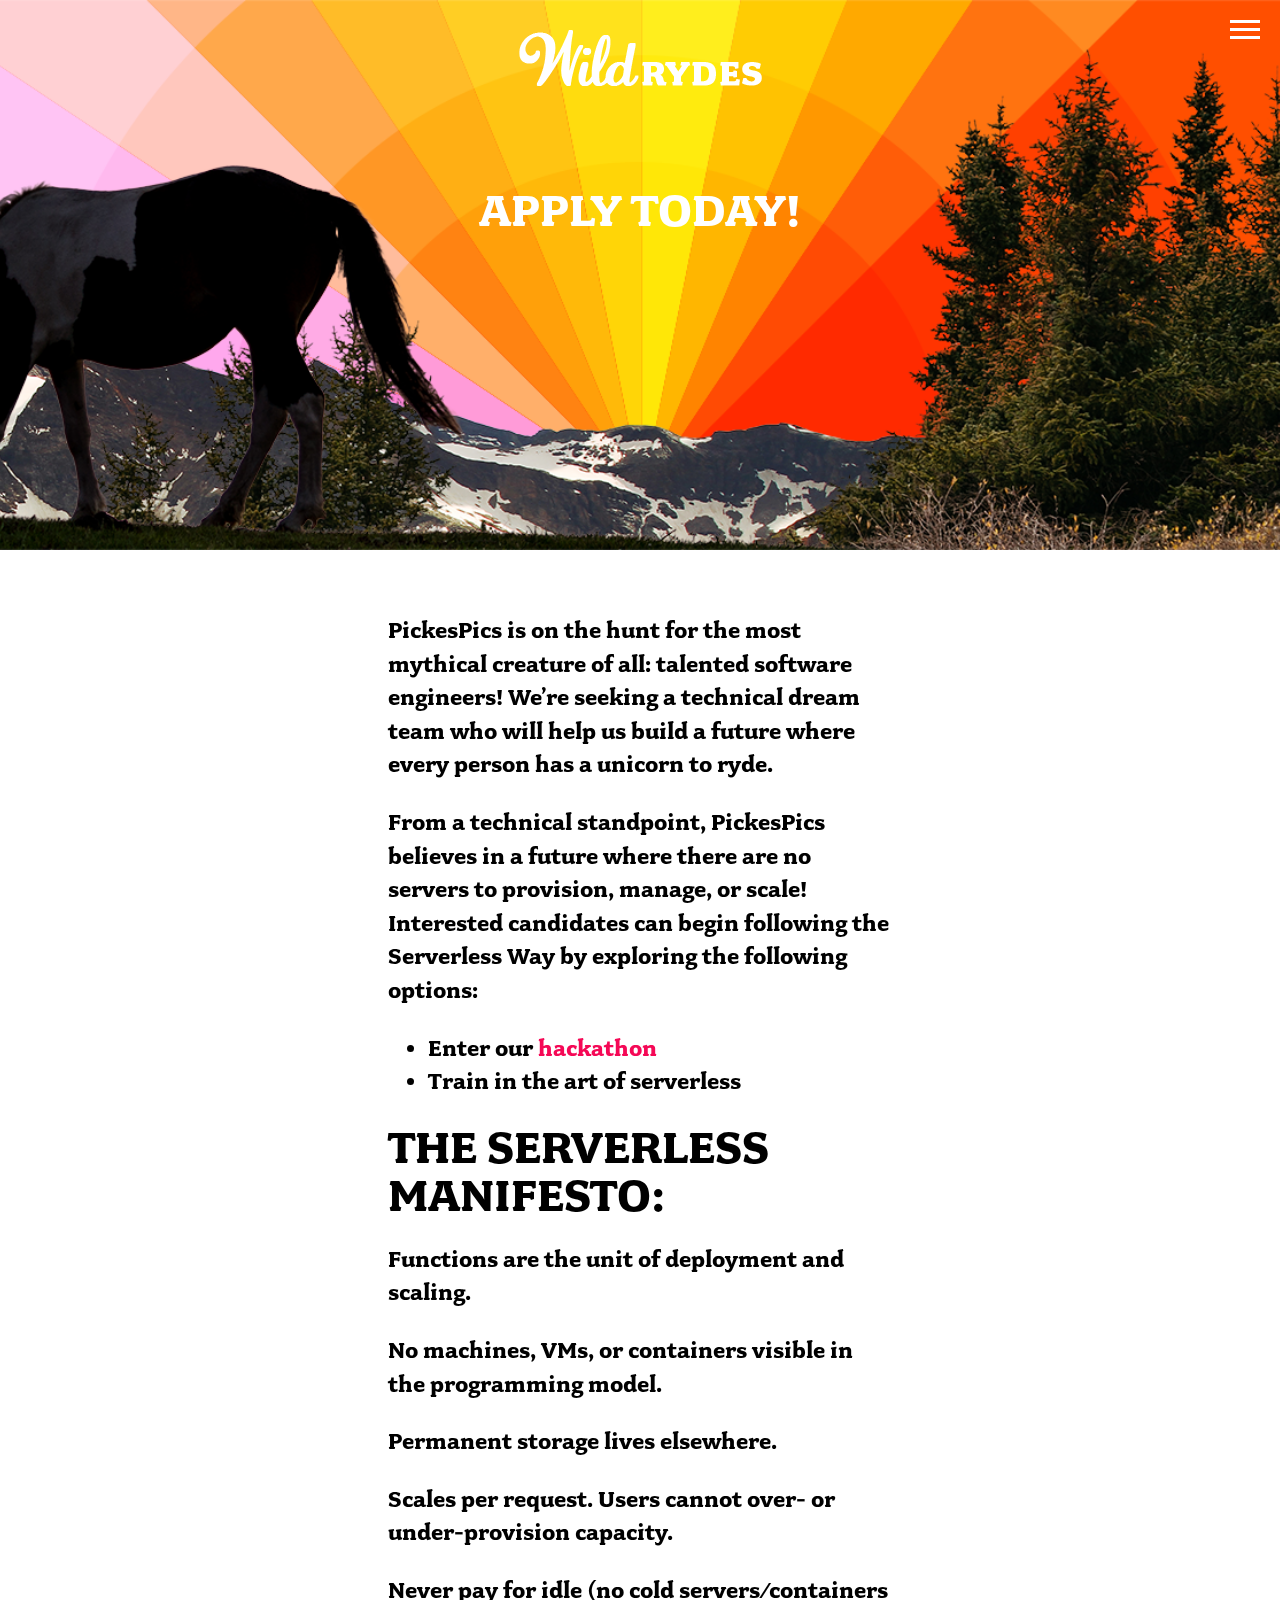
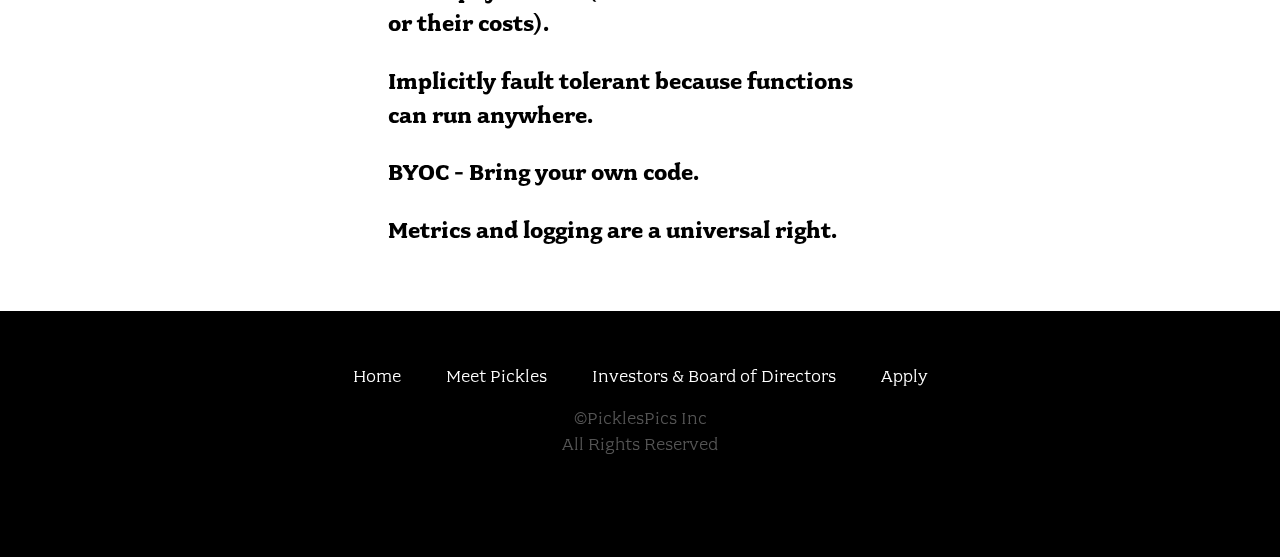
==== commit 10521fc8: "more updates" ====
--- a/apply.html
+++ b/apply.html
@@ -4,7 +4,7 @@
   <meta charset="utf-8">
   <meta name="description" content="">
   <meta name="viewport" content="width=device-width, initial-scale=1">
-  <title>Apply - Wild Rydes</title>
+  <title>Apply - PickesPics</title>
 
   <link rel="stylesheet" href="css/font.css">
   <link rel="stylesheet" href="css/main.css">
@@ -14,7 +14,7 @@
 <body class="page-apply">
 
   <header class="site-header">
-    <div class="site-logo">Wild Rydes</div>
+    <div class="site-logo">PickesPics</div>
 
     <div class="row column medium-8 large-6 xlarge-5 xxlarge-4">
       <h1 class="title">Apply Today!</h1>
@@ -25,7 +25,6 @@
         <li><a href="index.html">Home</a></li>
         <li><a href="meetpickles.html">Meet Pickles</a></li>
         <li><a href="investors.html">Investors & Board of Directors</a></li>
-        <li><a href="faq.html">FAQ</a></li>
         <li><a href="apply.html">Apply</a></li>
       </ul>
     </nav>
@@ -34,8 +33,8 @@
 
   <section class="content">
     <div class="row column medium-10 large-7 xlarge-5">
-      <p>Wild Rydes is on the hunt for the most mythical creature of all: talented software engineers! We’re seeking a technical dream team who will help us build a future where every person has a unicorn to ryde.</p>
-      <p>From a technical standpoint, Wild Rydes believes in a future where there are no servers to provision, manage, or scale! Interested candidates can begin following the Serverless Way by exploring the following options:</p>
+      <p>PickesPics is on the hunt for the most mythical creature of all: talented software engineers! We’re seeking a technical dream team who will help us build a future where every person has a unicorn to ryde.</p>
+      <p>From a technical standpoint, PickesPics believes in a future where there are no servers to provision, manage, or scale! Interested candidates can begin following the Serverless Way by exploring the following options:</p>
       <ul>
         <li>Enter our <a href="http://awschatbot.devpost.com" target="_blank">hackathon</a></li>
         <li>Train in the art of serverless</li>
@@ -60,7 +59,6 @@
           <li><a href="index.html">Home</a></li>
           <li><a href="meetpickles.html">Meet Pickles</a></li>
           <li><a href="investors.html">Investors & Board of Directors</a></li>
-          <li><a href="faq.html">FAQ</a></li>
           <li><a href="apply.html">Apply</a></li>
         </ul>
       </nav>
--- a/css/main.css
+++ b/css/main.css
@@ -1 +1 @@
-/*! normalize.css v4.2.0 | MIT License | github.com/necolas/normalize.css */html{font-family:sans-serif;line-height:1.15;-ms-text-size-adjust:100%;-webkit-text-size-adjust:100%}body{margin:0}article,aside,footer,header,nav,section{display:block}h1{font-size:2em;margin:.67em 0}figcaption,figure,main{display:block}figure{margin:1em 40px}hr{box-sizing:content-box;height:0;overflow:visible}pre{font-family:monospace,monospace;font-size:1em}a{background-color:transparent;-webkit-text-decoration-skip:objects}a:active,a:hover{outline-width:0}abbr[title]{border-bottom:none;text-decoration:underline;text-decoration:underline dotted}b,strong{font-weight:inherit;font-weight:bolder}code,kbd,samp{font-family:monospace,monospace;font-size:1em}dfn{font-style:italic}mark{background-color:#ff0;color:#000}small{font-size:80%}sub,sup{font-size:75%;line-height:0;position:relative;vertical-align:baseline}sub{bottom:-.25em}sup{top:-.5em}audio,video{display:inline-block}audio:not([controls]){display:none;height:0}img{border-style:none}svg:not(:root){overflow:hidden}button,input,optgroup,select,textarea{font:inherit;margin:0}optgroup{font-weight:700}button,input{overflow:visible}button,select{text-transform:none}[type=reset],[type=submit],button,html [type=button]{-webkit-appearance:button;cursor:pointer}[type=button]::-moz-focus-inner,[type=reset]::-moz-focus-inner,[type=submit]::-moz-focus-inner,button::-moz-focus-inner{border-style:none;padding:0}[type=button]:-moz-focusring,[type=reset]:-moz-focusring,[type=submit]:-moz-focusring,button:-moz-focusring{outline:1px dotted ButtonText}fieldset{border:1px solid silver;margin:0 2px;padding:.35em .625em .75em}legend{box-sizing:border-box;color:inherit;display:table;max-width:100%;padding:0;white-space:normal}progress{display:inline-block;vertical-align:baseline}textarea{overflow:auto}[type=checkbox],[type=radio]{box-sizing:border-box;padding:0}[type=number]::-webkit-inner-spin-button,[type=number]::-webkit-outer-spin-button{height:auto}[type=search]{-webkit-appearance:textfield;outline-offset:-2px}[type=search]::-webkit-search-cancel-button,[type=search]::-webkit-search-decoration{-webkit-appearance:none}::-webkit-file-upload-button{-webkit-appearance:button;font:inherit}details,menu{display:block}summary{display:list-item}canvas{display:inline-block}[hidden],template{display:none}.row{max-width:96.875rem;margin-left:auto;margin-right:auto}.row:after,.row:before{content:' ';display:table}.row:after{clear:both}.row.collapse>.column,.row.collapse>.columns{padding-left:0;padding-right:0}.row .row{max-width:none;margin-left:-.625rem;margin-right:-.625rem}@media screen and (min-width:40em){.row .row{margin-left:-.9375rem;margin-right:-.9375rem}}.row .row.collapse{margin-left:0;margin-right:0}.row.expanded{max-width:none}.row.expanded .row{margin-left:auto;margin-right:auto}.column,.columns{width:100%;float:left;padding-left:.625rem;padding-right:.625rem}@media screen and (min-width:40em){.column,.columns{padding-left:.9375rem;padding-right:.9375rem}}.column:last-child:not(:first-child),.columns:last-child:not(:first-child){float:right}.column.end:last-child:last-child,.end.columns:last-child:last-child{float:left}.column.row.row,.row.row.columns{float:none}.row .column.row.row,.row .row.row.columns{padding-left:0;padding-right:0;margin-left:0;margin-right:0}.small-1{width:8.3333333333%}.small-push-1{position:relative;left:8.3333333333%}.small-pull-1{position:relative;left:-8.3333333333%}.small-offset-0{margin-left:0}.small-2{width:16.6666666667%}.small-push-2{position:relative;left:16.6666666667%}.small-pull-2{position:relative;left:-16.6666666667%}.small-offset-1{margin-left:8.3333333333%}.small-3{width:25%}.small-push-3{position:relative;left:25%}.small-pull-3{position:relative;left:-25%}.small-offset-2{margin-left:16.6666666667%}.small-4{width:33.3333333333%}.small-push-4{position:relative;left:33.3333333333%}.small-pull-4{position:relative;left:-33.3333333333%}.small-offset-3{margin-left:25%}.small-5{width:41.6666666667%}.small-push-5{position:relative;left:41.6666666667%}.small-pull-5{position:relative;left:-41.6666666667%}.small-offset-4{margin-left:33.3333333333%}.small-6{width:50%}.small-push-6{position:relative;left:50%}.small-pull-6{position:relative;left:-50%}.small-offset-5{margin-left:41.6666666667%}.small-7{width:58.3333333333%}.small-push-7{position:relative;left:58.3333333333%}.small-pull-7{position:relative;left:-58.3333333333%}.small-offset-6{margin-left:50%}.small-8{width:66.6666666667%}.small-push-8{position:relative;left:66.6666666667%}.small-pull-8{position:relative;left:-66.6666666667%}.small-offset-7{margin-left:58.3333333333%}.small-9{width:75%}.small-push-9{position:relative;left:75%}.small-pull-9{position:relative;left:-75%}.small-offset-8{margin-left:66.6666666667%}.small-10{width:83.3333333333%}.small-push-10{position:relative;left:83.3333333333%}.small-pull-10{position:relative;left:-83.3333333333%}.small-offset-9{margin-left:75%}.small-11{width:91.6666666667%}.small-push-11{position:relative;left:91.6666666667%}.small-pull-11{position:relative;left:-91.6666666667%}.small-offset-10{margin-left:83.3333333333%}.small-12{width:100%}.small-offset-11{margin-left:91.6666666667%}.small-up-1>.column,.small-up-1>.columns{width:100%;float:left}.small-up-1>.column:nth-of-type(1n),.small-up-1>.columns:nth-of-type(1n){clear:none}.small-up-1>.column:nth-of-type(1n+1),.small-up-1>.columns:nth-of-type(1n+1){clear:both}.small-up-1>.column:last-child,.small-up-1>.columns:last-child{float:left}.small-up-2>.column,.small-up-2>.columns{width:50%;float:left}.small-up-2>.column:nth-of-type(1n),.small-up-2>.columns:nth-of-type(1n){clear:none}.small-up-2>.column:nth-of-type(2n+1),.small-up-2>.columns:nth-of-type(2n+1){clear:both}.small-up-2>.column:last-child,.small-up-2>.columns:last-child{float:left}.small-up-3>.column,.small-up-3>.columns{width:33.3333333333%;float:left}.small-up-3>.column:nth-of-type(1n),.small-up-3>.columns:nth-of-type(1n){clear:none}.small-up-3>.column:nth-of-type(3n+1),.small-up-3>.columns:nth-of-type(3n+1){clear:both}.small-up-3>.column:last-child,.small-up-3>.columns:last-child{float:left}.small-up-4>.column,.small-up-4>.columns{width:25%;float:left}.small-up-4>.column:nth-of-type(1n),.small-up-4>.columns:nth-of-type(1n){clear:none}.small-up-4>.column:nth-of-type(4n+1),.small-up-4>.columns:nth-of-type(4n+1){clear:both}.small-up-4>.column:last-child,.small-up-4>.columns:last-child{float:left}.small-up-5>.column,.small-up-5>.columns{width:20%;float:left}.small-up-5>.column:nth-of-type(1n),.small-up-5>.columns:nth-of-type(1n){clear:none}.small-up-5>.column:nth-of-type(5n+1),.small-up-5>.columns:nth-of-type(5n+1){clear:both}.small-up-5>.column:last-child,.small-up-5>.columns:last-child{float:left}.small-up-6>.column,.small-up-6>.columns{width:16.6666666667%;float:left}.small-up-6>.column:nth-of-type(1n),.small-up-6>.columns:nth-of-type(1n){clear:none}.small-up-6>.column:nth-of-type(6n+1),.small-up-6>.columns:nth-of-type(6n+1){clear:both}.small-up-6>.column:last-child,.small-up-6>.columns:last-child{float:left}.small-up-7>.column,.small-up-7>.columns{width:14.2857142857%;float:left}.small-up-7>.column:nth-of-type(1n),.small-up-7>.columns:nth-of-type(1n){clear:none}.small-up-7>.column:nth-of-type(7n+1),.small-up-7>.columns:nth-of-type(7n+1){clear:both}.small-up-7>.column:last-child,.small-up-7>.columns:last-child{float:left}.small-up-8>.column,.small-up-8>.columns{width:12.5%;float:left}.small-up-8>.column:nth-of-type(1n),.small-up-8>.columns:nth-of-type(1n){clear:none}.small-up-8>.column:nth-of-type(8n+1),.small-up-8>.columns:nth-of-type(8n+1){clear:both}.small-up-8>.column:last-child,.small-up-8>.columns:last-child{float:left}.small-collapse>.column,.small-collapse>.columns{padding-left:0;padding-right:0}.expanded.row .small-collapse.row,.small-collapse .row{margin-left:0;margin-right:0}.small-uncollapse>.column,.small-uncollapse>.columns{padding-left:.625rem;padding-right:.625rem}.small-centered{float:none;margin-left:auto;margin-right:auto}.small-pull-0,.small-push-0,.small-uncentered{position:static;margin-left:0;margin-right:0;float:left}@media screen and (min-width:40em){.medium-1{width:8.3333333333%}.medium-push-1{position:relative;left:8.3333333333%}.medium-pull-1{position:relative;left:-8.3333333333%}.medium-offset-0{margin-left:0}.medium-2{width:16.6666666667%}.medium-push-2{position:relative;left:16.6666666667%}.medium-pull-2{position:relative;left:-16.6666666667%}.medium-offset-1{margin-left:8.3333333333%}.medium-3{width:25%}.medium-push-3{position:relative;left:25%}.medium-pull-3{position:relative;left:-25%}.medium-offset-2{margin-left:16.6666666667%}.medium-4{width:33.3333333333%}.medium-push-4{position:relative;left:33.3333333333%}.medium-pull-4{position:relative;left:-33.3333333333%}.medium-offset-3{margin-left:25%}.medium-5{width:41.6666666667%}.medium-push-5{position:relative;left:41.6666666667%}.medium-pull-5{position:relative;left:-41.6666666667%}.medium-offset-4{margin-left:33.3333333333%}.medium-6{width:50%}.medium-push-6{position:relative;left:50%}.medium-pull-6{position:relative;left:-50%}.medium-offset-5{margin-left:41.6666666667%}.medium-7{width:58.3333333333%}.medium-push-7{position:relative;left:58.3333333333%}.medium-pull-7{position:relative;left:-58.3333333333%}.medium-offset-6{margin-left:50%}.medium-8{width:66.6666666667%}.medium-push-8{position:relative;left:66.6666666667%}.medium-pull-8{position:relative;left:-66.6666666667%}.medium-offset-7{margin-left:58.3333333333%}.medium-9{width:75%}.medium-push-9{position:relative;left:75%}.medium-pull-9{position:relative;left:-75%}.medium-offset-8{margin-left:66.6666666667%}.medium-10{width:83.3333333333%}.medium-push-10{position:relative;left:83.3333333333%}.medium-pull-10{position:relative;left:-83.3333333333%}.medium-offset-9{margin-left:75%}.medium-11{width:91.6666666667%}.medium-push-11{position:relative;left:91.6666666667%}.medium-pull-11{position:relative;left:-91.6666666667%}.medium-offset-10{margin-left:83.3333333333%}.medium-12{width:100%}.medium-offset-11{margin-left:91.6666666667%}.medium-up-1>.column,.medium-up-1>.columns{width:100%;float:left}.medium-up-1>.column:nth-of-type(1n),.medium-up-1>.columns:nth-of-type(1n){clear:none}.medium-up-1>.column:nth-of-type(1n+1),.medium-up-1>.columns:nth-of-type(1n+1){clear:both}.medium-up-1>.column:last-child,.medium-up-1>.columns:last-child{float:left}.medium-up-2>.column,.medium-up-2>.columns{width:50%;float:left}.medium-up-2>.column:nth-of-type(1n),.medium-up-2>.columns:nth-of-type(1n){clear:none}.medium-up-2>.column:nth-of-type(2n+1),.medium-up-2>.columns:nth-of-type(2n+1){clear:both}.medium-up-2>.column:last-child,.medium-up-2>.columns:last-child{float:left}.medium-up-3>.column,.medium-up-3>.columns{width:33.3333333333%;float:left}.medium-up-3>.column:nth-of-type(1n),.medium-up-3>.columns:nth-of-type(1n){clear:none}.medium-up-3>.column:nth-of-type(3n+1),.medium-up-3>.columns:nth-of-type(3n+1){clear:both}.medium-up-3>.column:last-child,.medium-up-3>.columns:last-child{float:left}.medium-up-4>.column,.medium-up-4>.columns{width:25%;float:left}.medium-up-4>.column:nth-of-type(1n),.medium-up-4>.columns:nth-of-type(1n){clear:none}.medium-up-4>.column:nth-of-type(4n+1),.medium-up-4>.columns:nth-of-type(4n+1){clear:both}.medium-up-4>.column:last-child,.medium-up-4>.columns:last-child{float:left}.medium-up-5>.column,.medium-up-5>.columns{width:20%;float:left}.medium-up-5>.column:nth-of-type(1n),.medium-up-5>.columns:nth-of-type(1n){clear:none}.medium-up-5>.column:nth-of-type(5n+1),.medium-up-5>.columns:nth-of-type(5n+1){clear:both}.medium-up-5>.column:last-child,.medium-up-5>.columns:last-child{float:left}.medium-up-6>.column,.medium-up-6>.columns{width:16.6666666667%;float:left}.medium-up-6>.column:nth-of-type(1n),.medium-up-6>.columns:nth-of-type(1n){clear:none}.medium-up-6>.column:nth-of-type(6n+1),.medium-up-6>.columns:nth-of-type(6n+1){clear:both}.medium-up-6>.column:last-child,.medium-up-6>.columns:last-child{float:left}.medium-up-7>.column,.medium-up-7>.columns{width:14.2857142857%;float:left}.medium-up-7>.column:nth-of-type(1n),.medium-up-7>.columns:nth-of-type(1n){clear:none}.medium-up-7>.column:nth-of-type(7n+1),.medium-up-7>.columns:nth-of-type(7n+1){clear:both}.medium-up-7>.column:last-child,.medium-up-7>.columns:last-child{float:left}.medium-up-8>.column,.medium-up-8>.columns{width:12.5%;float:left}.medium-up-8>.column:nth-of-type(1n),.medium-up-8>.columns:nth-of-type(1n){clear:none}.medium-up-8>.column:nth-of-type(8n+1),.medium-up-8>.columns:nth-of-type(8n+1){clear:both}.medium-up-8>.column:last-child,.medium-up-8>.columns:last-child{float:left}.medium-collapse>.column,.medium-collapse>.columns{padding-left:0;padding-right:0}.expanded.row .medium-collapse.row,.medium-collapse .row{margin-left:0;margin-right:0}.medium-uncollapse>.column,.medium-uncollapse>.columns{padding-left:.9375rem;padding-right:.9375rem}.medium-centered{float:none;margin-left:auto;margin-right:auto}.medium-pull-0,.medium-push-0,.medium-uncentered{position:static;margin-left:0;margin-right:0;float:left}}@media screen and (min-width:64em){.large-1{width:8.3333333333%}.large-push-1{position:relative;left:8.3333333333%}.large-pull-1{position:relative;left:-8.3333333333%}.large-offset-0{margin-left:0}.large-2{width:16.6666666667%}.large-push-2{position:relative;left:16.6666666667%}.large-pull-2{position:relative;left:-16.6666666667%}.large-offset-1{margin-left:8.3333333333%}.large-3{width:25%}.large-push-3{position:relative;left:25%}.large-pull-3{position:relative;left:-25%}.large-offset-2{margin-left:16.6666666667%}.large-4{width:33.3333333333%}.large-push-4{position:relative;left:33.3333333333%}.large-pull-4{position:relative;left:-33.3333333333%}.large-offset-3{margin-left:25%}.large-5{width:41.6666666667%}.large-push-5{position:relative;left:41.6666666667%}.large-pull-5{position:relative;left:-41.6666666667%}.large-offset-4{margin-left:33.3333333333%}.large-6{width:50%}.large-push-6{position:relative;left:50%}.large-pull-6{position:relative;left:-50%}.large-offset-5{margin-left:41.6666666667%}.large-7{width:58.3333333333%}.large-push-7{position:relative;left:58.3333333333%}.large-pull-7{position:relative;left:-58.3333333333%}.large-offset-6{margin-left:50%}.large-8{width:66.6666666667%}.large-push-8{position:relative;left:66.6666666667%}.large-pull-8{position:relative;left:-66.6666666667%}.large-offset-7{margin-left:58.3333333333%}.large-9{width:75%}.large-push-9{position:relative;left:75%}.large-pull-9{position:relative;left:-75%}.large-offset-8{margin-left:66.6666666667%}.large-10{width:83.3333333333%}.large-push-10{position:relative;left:83.3333333333%}.large-pull-10{position:relative;left:-83.3333333333%}.large-offset-9{margin-left:75%}.large-11{width:91.6666666667%}.large-push-11{position:relative;left:91.6666666667%}.large-pull-11{position:relative;left:-91.6666666667%}.large-offset-10{margin-left:83.3333333333%}.large-12{width:100%}.large-offset-11{margin-left:91.6666666667%}.large-up-1>.column,.large-up-1>.columns{width:100%;float:left}.large-up-1>.column:nth-of-type(1n),.large-up-1>.columns:nth-of-type(1n){clear:none}.large-up-1>.column:nth-of-type(1n+1),.large-up-1>.columns:nth-of-type(1n+1){clear:both}.large-up-1>.column:last-child,.large-up-1>.columns:last-child{float:left}.large-up-2>.column,.large-up-2>.columns{width:50%;float:left}.large-up-2>.column:nth-of-type(1n),.large-up-2>.columns:nth-of-type(1n){clear:none}.large-up-2>.column:nth-of-type(2n+1),.large-up-2>.columns:nth-of-type(2n+1){clear:both}.large-up-2>.column:last-child,.large-up-2>.columns:last-child{float:left}.large-up-3>.column,.large-up-3>.columns{width:33.3333333333%;float:left}.large-up-3>.column:nth-of-type(1n),.large-up-3>.columns:nth-of-type(1n){clear:none}.large-up-3>.column:nth-of-type(3n+1),.large-up-3>.columns:nth-of-type(3n+1){clear:both}.large-up-3>.column:last-child,.large-up-3>.columns:last-child{float:left}.large-up-4>.column,.large-up-4>.columns{width:25%;float:left}.large-up-4>.column:nth-of-type(1n),.large-up-4>.columns:nth-of-type(1n){clear:none}.large-up-4>.column:nth-of-type(4n+1),.large-up-4>.columns:nth-of-type(4n+1){clear:both}.large-up-4>.column:last-child,.large-up-4>.columns:last-child{float:left}.large-up-5>.column,.large-up-5>.columns{width:20%;float:left}.large-up-5>.column:nth-of-type(1n),.large-up-5>.columns:nth-of-type(1n){clear:none}.large-up-5>.column:nth-of-type(5n+1),.large-up-5>.columns:nth-of-type(5n+1){clear:both}.large-up-5>.column:last-child,.large-up-5>.columns:last-child{float:left}.large-up-6>.column,.large-up-6>.columns{width:16.6666666667%;float:left}.large-up-6>.column:nth-of-type(1n),.large-up-6>.columns:nth-of-type(1n){clear:none}.large-up-6>.column:nth-of-type(6n+1),.large-up-6>.columns:nth-of-type(6n+1){clear:both}.large-up-6>.column:last-child,.large-up-6>.columns:last-child{float:left}.large-up-7>.column,.large-up-7>.columns{width:14.2857142857%;float:left}.large-up-7>.column:nth-of-type(1n),.large-up-7>.columns:nth-of-type(1n){clear:none}.large-up-7>.column:nth-of-type(7n+1),.large-up-7>.columns:nth-of-type(7n+1){clear:both}.large-up-7>.column:last-child,.large-up-7>.columns:last-child{float:left}.large-up-8>.column,.large-up-8>.columns{width:12.5%;float:left}.large-up-8>.column:nth-of-type(1n),.large-up-8>.columns:nth-of-type(1n){clear:none}.large-up-8>.column:nth-of-type(8n+1),.large-up-8>.columns:nth-of-type(8n+1){clear:both}.large-up-8>.column:last-child,.large-up-8>.columns:last-child{float:left}.large-collapse>.column,.large-collapse>.columns{padding-left:0;padding-right:0}.expanded.row .large-collapse.row,.large-collapse .row{margin-left:0;margin-right:0}.large-uncollapse>.column,.large-uncollapse>.columns{padding-left:.9375rem;padding-right:.9375rem}.large-centered{float:none;margin-left:auto;margin-right:auto}.large-pull-0,.large-push-0,.large-uncentered{position:static;margin-left:0;margin-right:0;float:left}}@media screen and (min-width:75em){.xlarge-1{width:8.3333333333%}.xlarge-push-1{position:relative;left:8.3333333333%}.xlarge-pull-1{position:relative;left:-8.3333333333%}.xlarge-offset-0{margin-left:0}.xlarge-2{width:16.6666666667%}.xlarge-push-2{position:relative;left:16.6666666667%}.xlarge-pull-2{position:relative;left:-16.6666666667%}.xlarge-offset-1{margin-left:8.3333333333%}.xlarge-3{width:25%}.xlarge-push-3{position:relative;left:25%}.xlarge-pull-3{position:relative;left:-25%}.xlarge-offset-2{margin-left:16.6666666667%}.xlarge-4{width:33.3333333333%}.xlarge-push-4{position:relative;left:33.3333333333%}.xlarge-pull-4{position:relative;left:-33.3333333333%}.xlarge-offset-3{margin-left:25%}.xlarge-5{width:41.6666666667%}.xlarge-push-5{position:relative;left:41.6666666667%}.xlarge-pull-5{position:relative;left:-41.6666666667%}.xlarge-offset-4{margin-left:33.3333333333%}.xlarge-6{width:50%}.xlarge-push-6{position:relative;left:50%}.xlarge-pull-6{position:relative;left:-50%}.xlarge-offset-5{margin-left:41.6666666667%}.xlarge-7{width:58.3333333333%}.xlarge-push-7{position:relative;left:58.3333333333%}.xlarge-pull-7{position:relative;left:-58.3333333333%}.xlarge-offset-6{margin-left:50%}.xlarge-8{width:66.6666666667%}.xlarge-push-8{position:relative;left:66.6666666667%}.xlarge-pull-8{position:relative;left:-66.6666666667%}.xlarge-offset-7{margin-left:58.3333333333%}.xlarge-9{width:75%}.xlarge-push-9{position:relative;left:75%}.xlarge-pull-9{position:relative;left:-75%}.xlarge-offset-8{margin-left:66.6666666667%}.xlarge-10{width:83.3333333333%}.xlarge-push-10{position:relative;left:83.3333333333%}.xlarge-pull-10{position:relative;left:-83.3333333333%}.xlarge-offset-9{margin-left:75%}.xlarge-11{width:91.6666666667%}.xlarge-push-11{position:relative;left:91.6666666667%}.xlarge-pull-11{position:relative;left:-91.6666666667%}.xlarge-offset-10{margin-left:83.3333333333%}.xlarge-12{width:100%}.xlarge-offset-11{margin-left:91.6666666667%}.xlarge-up-1>.column,.xlarge-up-1>.columns{width:100%;float:left}.xlarge-up-1>.column:nth-of-type(1n),.xlarge-up-1>.columns:nth-of-type(1n){clear:none}.xlarge-up-1>.column:nth-of-type(1n+1),.xlarge-up-1>.columns:nth-of-type(1n+1){clear:both}.xlarge-up-1>.column:last-child,.xlarge-up-1>.columns:last-child{float:left}.xlarge-up-2>.column,.xlarge-up-2>.columns{width:50%;float:left}.xlarge-up-2>.column:nth-of-type(1n),.xlarge-up-2>.columns:nth-of-type(1n){clear:none}.xlarge-up-2>.column:nth-of-type(2n+1),.xlarge-up-2>.columns:nth-of-type(2n+1){clear:both}.xlarge-up-2>.column:last-child,.xlarge-up-2>.columns:last-child{float:left}.xlarge-up-3>.column,.xlarge-up-3>.columns{width:33.3333333333%;float:left}.xlarge-up-3>.column:nth-of-type(1n),.xlarge-up-3>.columns:nth-of-type(1n){clear:none}.xlarge-up-3>.column:nth-of-type(3n+1),.xlarge-up-3>.columns:nth-of-type(3n+1){clear:both}.xlarge-up-3>.column:last-child,.xlarge-up-3>.columns:last-child{float:left}.xlarge-up-4>.column,.xlarge-up-4>.columns{width:25%;float:left}.xlarge-up-4>.column:nth-of-type(1n),.xlarge-up-4>.columns:nth-of-type(1n){clear:none}.xlarge-up-4>.column:nth-of-type(4n+1),.xlarge-up-4>.columns:nth-of-type(4n+1){clear:both}.xlarge-up-4>.column:last-child,.xlarge-up-4>.columns:last-child{float:left}.xlarge-up-5>.column,.xlarge-up-5>.columns{width:20%;float:left}.xlarge-up-5>.column:nth-of-type(1n),.xlarge-up-5>.columns:nth-of-type(1n){clear:none}.xlarge-up-5>.column:nth-of-type(5n+1),.xlarge-up-5>.columns:nth-of-type(5n+1){clear:both}.xlarge-up-5>.column:last-child,.xlarge-up-5>.columns:last-child{float:left}.xlarge-up-6>.column,.xlarge-up-6>.columns{width:16.6666666667%;float:left}.xlarge-up-6>.column:nth-of-type(1n),.xlarge-up-6>.columns:nth-of-type(1n){clear:none}.xlarge-up-6>.column:nth-of-type(6n+1),.xlarge-up-6>.columns:nth-of-type(6n+1){clear:both}.xlarge-up-6>.column:last-child,.xlarge-up-6>.columns:last-child{float:left}.xlarge-up-7>.column,.xlarge-up-7>.columns{width:14.2857142857%;float:left}.xlarge-up-7>.column:nth-of-type(1n),.xlarge-up-7>.columns:nth-of-type(1n){clear:none}.xlarge-up-7>.column:nth-of-type(7n+1),.xlarge-up-7>.columns:nth-of-type(7n+1){clear:both}.xlarge-up-7>.column:last-child,.xlarge-up-7>.columns:last-child{float:left}.xlarge-up-8>.column,.xlarge-up-8>.columns{width:12.5%;float:left}.xlarge-up-8>.column:nth-of-type(1n),.xlarge-up-8>.columns:nth-of-type(1n){clear:none}.xlarge-up-8>.column:nth-of-type(8n+1),.xlarge-up-8>.columns:nth-of-type(8n+1){clear:both}.xlarge-up-8>.column:last-child,.xlarge-up-8>.columns:last-child{float:left}.xlarge-collapse>.column,.xlarge-collapse>.columns{padding-left:0;padding-right:0}.expanded.row .xlarge-collapse.row,.xlarge-collapse .row{margin-left:0;margin-right:0}.xlarge-uncollapse>.column,.xlarge-uncollapse>.columns{padding-left:.9375rem;padding-right:.9375rem}.xlarge-centered{float:none;margin-left:auto;margin-right:auto}.xlarge-pull-0,.xlarge-push-0,.xlarge-uncentered{position:static;margin-left:0;margin-right:0;float:left}}@media screen and (min-width:90em){.xxlarge-1{width:8.3333333333%}.xxlarge-push-1{position:relative;left:8.3333333333%}.xxlarge-pull-1{position:relative;left:-8.3333333333%}.xxlarge-offset-0{margin-left:0}.xxlarge-2{width:16.6666666667%}.xxlarge-push-2{position:relative;left:16.6666666667%}.xxlarge-pull-2{position:relative;left:-16.6666666667%}.xxlarge-offset-1{margin-left:8.3333333333%}.xxlarge-3{width:25%}.xxlarge-push-3{position:relative;left:25%}.xxlarge-pull-3{position:relative;left:-25%}.xxlarge-offset-2{margin-left:16.6666666667%}.xxlarge-4{width:33.3333333333%}.xxlarge-push-4{position:relative;left:33.3333333333%}.xxlarge-pull-4{position:relative;left:-33.3333333333%}.xxlarge-offset-3{margin-left:25%}.xxlarge-5{width:41.6666666667%}.xxlarge-push-5{position:relative;left:41.6666666667%}.xxlarge-pull-5{position:relative;left:-41.6666666667%}.xxlarge-offset-4{margin-left:33.3333333333%}.xxlarge-6{width:50%}.xxlarge-push-6{position:relative;left:50%}.xxlarge-pull-6{position:relative;left:-50%}.xxlarge-offset-5{margin-left:41.6666666667%}.xxlarge-7{width:58.3333333333%}.xxlarge-push-7{position:relative;left:58.3333333333%}.xxlarge-pull-7{position:relative;left:-58.3333333333%}.xxlarge-offset-6{margin-left:50%}.xxlarge-8{width:66.6666666667%}.xxlarge-push-8{position:relative;left:66.6666666667%}.xxlarge-pull-8{position:relative;left:-66.6666666667%}.xxlarge-offset-7{margin-left:58.3333333333%}.xxlarge-9{width:75%}.xxlarge-push-9{position:relative;left:75%}.xxlarge-pull-9{position:relative;left:-75%}.xxlarge-offset-8{margin-left:66.6666666667%}.xxlarge-10{width:83.3333333333%}.xxlarge-push-10{position:relative;left:83.3333333333%}.xxlarge-pull-10{position:relative;left:-83.3333333333%}.xxlarge-offset-9{margin-left:75%}.xxlarge-11{width:91.6666666667%}.xxlarge-push-11{position:relative;left:91.6666666667%}.xxlarge-pull-11{position:relative;left:-91.6666666667%}.xxlarge-offset-10{margin-left:83.3333333333%}.xxlarge-12{width:100%}.xxlarge-offset-11{margin-left:91.6666666667%}.xxlarge-up-1>.column,.xxlarge-up-1>.columns{width:100%;float:left}.xxlarge-up-1>.column:nth-of-type(1n),.xxlarge-up-1>.columns:nth-of-type(1n){clear:none}.xxlarge-up-1>.column:nth-of-type(1n+1),.xxlarge-up-1>.columns:nth-of-type(1n+1){clear:both}.xxlarge-up-1>.column:last-child,.xxlarge-up-1>.columns:last-child{float:left}.xxlarge-up-2>.column,.xxlarge-up-2>.columns{width:50%;float:left}.xxlarge-up-2>.column:nth-of-type(1n),.xxlarge-up-2>.columns:nth-of-type(1n){clear:none}.xxlarge-up-2>.column:nth-of-type(2n+1),.xxlarge-up-2>.columns:nth-of-type(2n+1){clear:both}.xxlarge-up-2>.column:last-child,.xxlarge-up-2>.columns:last-child{float:left}.xxlarge-up-3>.column,.xxlarge-up-3>.columns{width:33.3333333333%;float:left}.xxlarge-up-3>.column:nth-of-type(1n),.xxlarge-up-3>.columns:nth-of-type(1n){clear:none}.xxlarge-up-3>.column:nth-of-type(3n+1),.xxlarge-up-3>.columns:nth-of-type(3n+1){clear:both}.xxlarge-up-3>.column:last-child,.xxlarge-up-3>.columns:last-child{float:left}.xxlarge-up-4>.column,.xxlarge-up-4>.columns{width:25%;float:left}.xxlarge-up-4>.column:nth-of-type(1n),.xxlarge-up-4>.columns:nth-of-type(1n){clear:none}.xxlarge-up-4>.column:nth-of-type(4n+1),.xxlarge-up-4>.columns:nth-of-type(4n+1){clear:both}.xxlarge-up-4>.column:last-child,.xxlarge-up-4>.columns:last-child{float:left}.xxlarge-up-5>.column,.xxlarge-up-5>.columns{width:20%;float:left}.xxlarge-up-5>.column:nth-of-type(1n),.xxlarge-up-5>.columns:nth-of-type(1n){clear:none}.xxlarge-up-5>.column:nth-of-type(5n+1),.xxlarge-up-5>.columns:nth-of-type(5n+1){clear:both}.xxlarge-up-5>.column:last-child,.xxlarge-up-5>.columns:last-child{float:left}.xxlarge-up-6>.column,.xxlarge-up-6>.columns{width:16.6666666667%;float:left}.xxlarge-up-6>.column:nth-of-type(1n),.xxlarge-up-6>.columns:nth-of-type(1n){clear:none}.xxlarge-up-6>.column:nth-of-type(6n+1),.xxlarge-up-6>.columns:nth-of-type(6n+1){clear:both}.xxlarge-up-6>.column:last-child,.xxlarge-up-6>.columns:last-child{float:left}.xxlarge-up-7>.column,.xxlarge-up-7>.columns{width:14.2857142857%;float:left}.xxlarge-up-7>.column:nth-of-type(1n),.xxlarge-up-7>.columns:nth-of-type(1n){clear:none}.xxlarge-up-7>.column:nth-of-type(7n+1),.xxlarge-up-7>.columns:nth-of-type(7n+1){clear:both}.xxlarge-up-7>.column:last-child,.xxlarge-up-7>.columns:last-child{float:left}.xxlarge-up-8>.column,.xxlarge-up-8>.columns{width:12.5%;float:left}.xxlarge-up-8>.column:nth-of-type(1n),.xxlarge-up-8>.columns:nth-of-type(1n){clear:none}.xxlarge-up-8>.column:nth-of-type(8n+1),.xxlarge-up-8>.columns:nth-of-type(8n+1){clear:both}.xxlarge-up-8>.column:last-child,.xxlarge-up-8>.columns:last-child{float:left}.xxlarge-collapse>.column,.xxlarge-collapse>.columns{padding-left:0;padding-right:0}.expanded.row .xxlarge-collapse.row,.xxlarge-collapse .row{margin-left:0;margin-right:0}.xxlarge-uncollapse>.column,.xxlarge-uncollapse>.columns{padding-left:.9375rem;padding-right:.9375rem}.xxlarge-centered{float:none;margin-left:auto;margin-right:auto}.xxlarge-pull-0,.xxlarge-push-0,.xxlarge-uncentered{position:static;margin-left:0;margin-right:0;float:left}}.footer-nav ul,.site-nav ul{margin:0;padding:0;list-style:none}*,:after,:before{box-sizing:border-box}html{line-height:1.4}html.menu-opened{overflow:hidden}body{font-family:fairplex-wide,serif;font-size:125%;-webkit-font-smoothing:antialiased;-moz-osx-font-smoothing:grayscale}h1,h2,h3,h4,h5{line-height:1;margin:0 0 .9375rem;text-transform:uppercase;font-size:1.5rem}@media screen and (min-width:40em){h1,h2,h3,h4,h5{font-size:2.25rem}}@media screen and (min-width:64em){h1,h2,h3,h4,h5{font-size:3rem}}::-webkit-input-placeholder{color:hsla(0,0%,100%,.4);font-style:italic}::-moz-placeholder{color:hsla(0,0%,100%,.4);font-style:italic}:-ms-input-placeholder{color:hsla(0,0%,100%,.4);font-style:italic}a{color:#f50856;text-decoration:none}img{max-width:100%}.content{font-style:italic}.site-nav{background:url(../images/star-pattern.png) 50% hsla(0,0%,100%,.2);-webkit-box-align:center;-ms-flex-align:center;align-items:center;display:-webkit-box;display:-ms-flexbox;display:flex;-webkit-box-pack:center;-ms-flex-pack:center;justify-content:center;text-align:center;position:fixed;top:0;left:0;opacity:0;height:100vh;width:100%;z-index:-1;-webkit-transition:all .2s ease-in-out;transition:all .2s ease-in-out}.menu-opened .site-nav{opacity:1;z-index:100}.site-nav li{margin:.9375rem 0}.site-nav a{color:#000;font-weight:700}.site-nav a:hover{color:#f50856}@media screen and (min-width:40em){.site-nav a{font-size:2.5rem}}@media screen and (min-width:64em){.site-nav a{font-size:3.125rem}}.btn-menu{background:none;width:30px;height:19px;-webkit-appearance:none;-moz-appearance:none;appearance:none;border:none;cursor:pointer;outline:none;position:absolute;padding:0;right:1.25rem;top:1.25rem;z-index:200;text-indent:-999em}.btn-menu span,.btn-menu span:after,.btn-menu span:before{cursor:pointer;width:30px;height:3px}.btn-menu span{display:block;position:relative;background:#fff;-webkit-transition:all 0ms .3s;transition:all 0ms .3s}.btn-menu span:before{bottom:8px;-webkit-transition:bottom .3s cubic-bezier(.23,1,.32,1) .3s,-webkit-transform .3s cubic-bezier(.23,1,.32,1);transition:bottom .3s cubic-bezier(.23,1,.32,1) .3s,-webkit-transform .3s cubic-bezier(.23,1,.32,1);transition:bottom .3s cubic-bezier(.23,1,.32,1) .3s,transform .3s cubic-bezier(.23,1,.32,1);transition:bottom .3s cubic-bezier(.23,1,.32,1) .3s,transform .3s cubic-bezier(.23,1,.32,1),-webkit-transform .3s cubic-bezier(.23,1,.32,1)}.btn-menu span:after,.btn-menu span:before{content:"";position:absolute;left:0;background:#fff}.btn-menu span:after{top:8px;-webkit-transition:top .3s cubic-bezier(.23,1,.32,1) .3s,-webkit-transform .3s cubic-bezier(.23,1,.32,1);transition:top .3s cubic-bezier(.23,1,.32,1) .3s,-webkit-transform .3s cubic-bezier(.23,1,.32,1);transition:top .3s cubic-bezier(.23,1,.32,1) .3s,transform .3s cubic-bezier(.23,1,.32,1);transition:top .3s cubic-bezier(.23,1,.32,1) .3s,transform .3s cubic-bezier(.23,1,.32,1),-webkit-transform .3s cubic-bezier(.23,1,.32,1)}.menu-opened .btn-menu span{background:hsla(0,0%,100%,0)}.menu-opened .btn-menu span:after{background:#000;top:0;-webkit-transform:rotate(45deg);transform:rotate(45deg);-webkit-transition:top .3s cubic-bezier(.23,1,.32,1),-webkit-transform .3s cubic-bezier(.23,1,.32,1) .3s;transition:top .3s cubic-bezier(.23,1,.32,1),-webkit-transform .3s cubic-bezier(.23,1,.32,1) .3s;transition:top .3s cubic-bezier(.23,1,.32,1),transform .3s cubic-bezier(.23,1,.32,1) .3s;transition:top .3s cubic-bezier(.23,1,.32,1),transform .3s cubic-bezier(.23,1,.32,1) .3s,-webkit-transform .3s cubic-bezier(.23,1,.32,1) .3s}.menu-opened .btn-menu span:before{background:#000;bottom:0;-webkit-transform:rotate(-45deg);transform:rotate(-45deg);-webkit-transition:bottom .3s cubic-bezier(.23,1,.32,1),-webkit-transform .3s cubic-bezier(.23,1,.32,1) .3s;transition:bottom .3s cubic-bezier(.23,1,.32,1),-webkit-transform .3s cubic-bezier(.23,1,.32,1) .3s;transition:bottom .3s cubic-bezier(.23,1,.32,1),transform .3s cubic-bezier(.23,1,.32,1) .3s;transition:bottom .3s cubic-bezier(.23,1,.32,1),transform .3s cubic-bezier(.23,1,.32,1) .3s,-webkit-transform .3s cubic-bezier(.23,1,.32,1) .3s}.site-logo{display:block;background:url(../images/wr-logo-white.png) no-repeat;height:3.5rem;width:15.1875rem;text-indent:-999em;margin:0 auto 2.5rem}.site-logo.dark{background:url(../images/wr-logo-black.png) no-repeat}@media screen and (min-width:64em){.site-logo{margin-bottom:6.25rem}}.site-footer{background:#000;padding:2.5rem 0;text-align:center}@media screen and (min-width:40em){.site-footer{padding:3.125rem 0 6.25rem}}.footer-nav{margin-bottom:.9375rem}.footer-nav ul{line-height:1.5}@media screen and (min-width:40em){.footer-nav li{display:inline-block;margin:0 .625rem}}@media screen and (min-width:64em){.footer-nav li{margin:0 1.25rem}}.footer-nav a{color:#fff;font-size:1.125rem}.footer-nav a:hover{color:#f50856}.footer-legal{color:#555;font-size:1.125rem}.page-home .site-header{position:relative}.page-home .site-header .title{background:url(../images/pickles_yawning.jpg) no-repeat top;background-size:cover;padding-bottom:70.2753441802%;margin:0;text-indent:-999em;position:relative}@media screen and (min-width:75em){.page-home .site-header .title:after{background:-webkit-linear-gradient(top,transparent,rgba(243,8,85,.85) 99%,rgba(245,8,86,.85));background:linear-gradient(180deg,transparent 0,rgba(243,8,85,.85) 99%,rgba(245,8,86,.85));content:'';height:3.75rem;width:100%;position:absolute;left:0;bottom:0}}.page-home .home-button{-webkit-appearance:none;-moz-appearance:none;appearance:none;background:#fff;border:1px solid transparent;border-radius:1.25rem;color:#f50856;font-size:1.25rem;text-transform:uppercase;padding:.3125rem 1.5625rem;position:absolute;left:50%;bottom:5%;-webkit-transform:translateX(-50%);transform:translateX(-50%);font-weight:700}@media screen and (min-width:40em){.page-home .home-button{bottom:22%}}.home-about{background:#f50856;color:#fff;padding:5rem 0;text-align:center}.home-about-block{margin:2.5rem 0}@media screen and (min-width:64em){.home-about-block{margin:5rem 0 0}}@media screen and (min-width:90em){.home-about-block{max-width:15rem;margin-left:auto;margin-right:auto}}.home-about-block .title{margin:0}.home-about-block .title:before{content:'';display:block;margin:0 auto 1.25rem;height:12.75rem}@media screen and (min-width:64em){.home-about-block .title{font-size:2.375rem}}.home-about-block .content{margin:0}.home-about-block .icon-download:before{background:url(../images/wr-home-block-1.png) no-repeat;width:11rem}.home-about-block .icon-unicorn:before{background:url(../images/wr-home-block-2.png) no-repeat;width:14.75rem}.home-about-block .icon-price:before{background:url(../images/wr-home-block-3.png) no-repeat;width:13.75rem}.home-about-block .icon-success:before{background:url(../images/wr-home-block-4.png) no-repeat;width:14.75rem}.home-story{background:url(../images/wr-home-about.jpg) no-repeat bottom;background-size:cover;color:#fff;text-align:center;padding:5rem 0}@media screen and (min-width:64em){.home-story{height:54.6875rem;display:-webkit-box;display:-ms-flexbox;display:flex;-webkit-box-align:center;-ms-flex-align:center;align-items:center}}@media screen and (min-width:75em){.home-story{height:63.75rem}}.home-sign-up{background:#000;color:#fff;text-align:center;padding:5rem 0}.home-sign-up .icon-w{max-width:50%}@media screen and (min-width:64em){.home-sign-up .icon-w{max-width:100%}}.home-sign-up form{max-width:45rem;margin:1.875rem auto;overflow:hidden}.home-sign-up form input{background:#333;border:1px solid transparent;color:#fff;padding:.3125rem;outline:none;width:100%}@media screen and (min-width:40em){.home-sign-up form input{border-top-left-radius:40px;border-bottom-left-radius:40px;float:left;height:3.4375rem;padding:.3125rem 1.875rem;width:calc(100% - 230px)}}.home-sign-up form button{background:#fff;border:1px solid transparent;color:#000;font-weight:700;text-transform:uppercase;outline:none;width:100%}@media screen and (min-width:40em){.home-sign-up form button{border-top-right-radius:40px;border-bottom-right-radius:40px;float:left;height:3.4375rem;width:14.375rem}}.home-sign-up .apps{margin:1.875rem 0}@media screen and (min-width:40em){.home-sign-up .apps a{margin:0 .3125rem}}.home-sign-up .social a{display:inline-block;text-indent:-999em;height:1.5rem;width:1.5rem;margin:0 .625rem;vertical-align:middle}.home-sign-up .social .icon-fb{background:url(../images/wr-home-facebook.png) no-repeat;height:1.5625rem;width:1.5625rem}.home-sign-up .social .icon-tw{background:url(../images/wr-home-twitter.png) no-repeat}.home-sign-up .social .icon-ig{background:url(../images/wr-home-instagram.png) no-repeat}.home-sign-up .social .icon-wc{background:url(../images/wr-home-wechat.png) no-repeat;width:1.8125rem}.home-sign-up .social .icon-wb{background:url(../images/wr-home-weibo.png) no-repeat;width:1.6875rem}.home-quote{background:url(../images/pickles_sleeping.jpg) no-repeat bottom;background-size:cover;color:#fff;text-align:center;padding:5rem 0;line-height:.9}@media screen and (min-width:40em){.home-quote{display:-webkit-box;display:-ms-flexbox;display:flex;-webkit-box-align:center;-ms-flex-align:center;align-items:center}}@media screen and (min-width:64em){.home-quote{height:37.5rem}}@media screen and (min-width:75em){.home-quote{height:50rem}}.home-quote .quote{text-transform:uppercase;font-weight:900;margin-bottom:2.5rem}@media screen and (min-width:40em){.home-quote .quote{font-size:1.875rem}}@media screen and (min-width:64em){.home-quote .quote{font-size:3.125rem}}.home-quote .quoter{font-style:italic}.kraken-callout{background:#00bbd3;color:#fff;text-align:center;padding:5rem 0}@media screen and (min-width:40em){.kraken-callout .row{display:-webkit-box;display:-ms-flexbox;display:flex;-webkit-box-align:center;-ms-flex-align:center;align-items:center}}.kraken-callout img{max-width:80%;margin-bottom:1.25rem}@media screen and (min-width:40em){.kraken-callout img{max-width:100%;margin:0}}.page-unicorns .site-header{background:url(../images/background.jpg) no-repeat top;background-size:cover;text-align:center;padding:1.875rem 0}@media screen and (min-width:64em){.page-unicorns .site-header{min-height:31.25rem}}@media screen and (min-width:90em){.page-unicorns .site-header{min-height:40.625rem}}.unicorns-list{margin-top:2.5rem;text-align:center}@media screen and (min-width:64em){.unicorns-list{margin-bottom:3.75rem}}.unicorns-list img{margin-bottom:1.25rem}.unicorns-list .title{margin:0}.unicorns-list .subtitle{font-style:italic}.unicorns-list .subtitle:after{content:'-';display:block}.unicorns-list .content{margin-top:0}.unicorns-list .unicorn{overflow:hidden;margin-bottom:1.875rem}@media screen and (min-width:40em){.unicorns-list .unicorn{display:-webkit-box;display:-ms-flexbox;display:flex;-webkit-box-align:center;-ms-flex-align:center;align-items:center}}.unicorns-list .jimmy .subtitle,.unicorns-list .jimmy .title{color:#f50856}.unicorns-list .henry .subtitle,.unicorns-list .henry .title{color:#00bbd3}.unicorns-list .veronica .subtitle,.unicorns-list .veronica .title{color:#ffc400}.page-investors .top-section{background:url(../images/wr-investors-header.png) no-repeat bottom;background-size:cover;text-align:center;padding:1.875rem 0}@media screen and (min-width:64em){.page-investors .top-section{padding-bottom:3.75rem}}.investors-list{color:#fff;text-align:center}@media screen and (min-width:64em){.investors-list{margin-top:3.75rem}}.investors-list .investor{margin:0 auto 2.5rem;max-width:25rem}@media screen and (min-width:64em){.investors-list .investor{max-width:100%}}.investors-list .title{-webkit-hyphens:auto;-ms-hyphens:auto;hyphens:auto;margin:0}.investors-list .title:before{content:'';display:block;margin:0 auto 1.25rem;height:10.875rem}@media screen and (min-width:40em){.investors-list .title{font-size:1.875rem}}.investors-list .title.pcp:before{background:url(../images/wr-investors-pcp.png) no-repeat 50%;width:8.8125rem}.investors-list .title.awesome:before{background:url(../images/wr-investors-awesome.png) no-repeat 50%;width:7.75rem}.investors-list .title.barn:before{background:url(../images/wr-investors-thebarn.png) no-repeat 50%;width:7.4375rem}.investors-list .subtitle{font-style:italic}.board-directors{background:#000;color:#fff;text-align:center}@media screen and (min-width:64em){.board-directors{padding:1.875rem 0}}.board-directors .block{display:-webkit-box;display:-ms-flexbox;display:flex;-webkit-box-align:center;-ms-flex-align:center;align-items:center;-webkit-box-pack:center;-ms-flex-pack:center;justify-content:center;-webkit-box-orient:vertical;-webkit-box-direction:normal;-ms-flex-direction:column;flex-direction:column;padding:1.25rem;min-height:15.625rem;margin-bottom:.9375rem;background-position:50%;background-repeat:no-repeat;background-size:cover}@media screen and (min-width:64em){.board-directors .block{margin-bottom:1.875rem;min-height:24.375rem}}.board-directors .block:not(.intro){color:#000}.board-directors .block:not(.intro) .title{margin:0 0 .625rem}@media screen and (min-width:40em){.board-directors .block:not(.intro) .title{font-size:1.875rem}}.board-directors .block.one{background-image:url(../images/wr-investors-1.png)}.board-directors .block.two{background-image:url(../images/wr-investors-2.png)}.board-directors .block.three{background-image:url(../images/wr-investors-3.png)}.board-directors .block.four{background-image:url(../images/wr-investors-4.png)}.board-directors .block.five{background-image:url(../images/wr-investors-5.png)}.board-directors .content{margin:0;line-height:1.1}.page-faq .site-header{background:url(../images/wr-faq-header.jpg) no-repeat top;background-size:cover;color:#fff;text-align:center;padding:1.875rem 0}@media screen and (min-width:64em){.page-faq .site-header{min-height:30rem}}@media screen and (min-width:75em){.page-faq .site-header{min-height:34.375rem}}.faq-list{padding:2.5rem 0}@media screen and (min-width:40em){.faq-list{padding:3.75rem 0}}@media screen and (min-width:64em){.faq-list{font-size:1.5rem;padding:5rem 0}}.faq-list dl{margin:0}.faq-list dt{font-weight:700}.faq-list dd{margin:0 0 1.875rem}.page-apply .site-header{background:url(../images/wr-apply-header.png) no-repeat bottom;background-size:cover;color:#fff;text-align:center;padding:1.875rem 0}@media screen and (min-width:64em){.page-apply .site-header{min-height:30rem}}@media screen and (min-width:75em){.page-apply .site-header{min-height:34.375rem}}.page-apply .content{font-style:normal;font-weight:700;padding:2.5rem 0}@media screen and (min-width:64em){.page-apply .content{font-size:1.5rem}}
+/*! normalize.css v4.2.0 | MIT License | github.com/necolas/normalize.css */html{font-family:sans-serif;line-height:1.15;-ms-text-size-adjust:100%;-webkit-text-size-adjust:100%}body{margin:0}article,aside,footer,header,nav,section{display:block}h1{font-size:2em;margin:.67em 0}figcaption,figure,main{display:block}figure{margin:1em 40px}hr{box-sizing:content-box;height:0;overflow:visible}pre{font-family:monospace,monospace;font-size:1em}a{background-color:transparent;-webkit-text-decoration-skip:objects}a:active,a:hover{outline-width:0}abbr[title]{border-bottom:none;text-decoration:underline;text-decoration:underline dotted}b,strong{font-weight:inherit;font-weight:bolder}code,kbd,samp{font-family:monospace,monospace;font-size:1em}dfn{font-style:italic}mark{background-color:#ff0;color:#000}small{font-size:80%}sub,sup{font-size:75%;line-height:0;position:relative;vertical-align:baseline}sub{bottom:-.25em}sup{top:-.5em}audio,video{display:inline-block}audio:not([controls]){display:none;height:0}img{border-style:none}svg:not(:root){overflow:hidden}button,input,optgroup,select,textarea{font:inherit;margin:0}optgroup{font-weight:700}button,input{overflow:visible}button,select{text-transform:none}[type=reset],[type=submit],button,html [type=button]{-webkit-appearance:button;cursor:pointer}[type=button]::-moz-focus-inner,[type=reset]::-moz-focus-inner,[type=submit]::-moz-focus-inner,button::-moz-focus-inner{border-style:none;padding:0}[type=button]:-moz-focusring,[type=reset]:-moz-focusring,[type=submit]:-moz-focusring,button:-moz-focusring{outline:1px dotted ButtonText}fieldset{border:1px solid silver;margin:0 2px;padding:.35em .625em .75em}legend{box-sizing:border-box;color:inherit;display:table;max-width:100%;padding:0;white-space:normal}progress{display:inline-block;vertical-align:baseline}textarea{overflow:auto}[type=checkbox],[type=radio]{box-sizing:border-box;padding:0}[type=number]::-webkit-inner-spin-button,[type=number]::-webkit-outer-spin-button{height:auto}[type=search]{-webkit-appearance:textfield;outline-offset:-2px}[type=search]::-webkit-search-cancel-button,[type=search]::-webkit-search-decoration{-webkit-appearance:none}::-webkit-file-upload-button{-webkit-appearance:button;font:inherit}details,menu{display:block}summary{display:list-item}canvas{display:inline-block}[hidden],template{display:none}.row{max-width:96.875rem;margin-left:auto;margin-right:auto}.row:after,.row:before{content:' ';display:table}.row:after{clear:both}.row.collapse>.column,.row.collapse>.columns{padding-left:0;padding-right:0}.row .row{max-width:none;margin-left:-.625rem;margin-right:-.625rem}@media screen and (min-width:40em){.row .row{margin-left:-.9375rem;margin-right:-.9375rem}}.row .row.collapse{margin-left:0;margin-right:0}.row.expanded{max-width:none}.row.expanded .row{margin-left:auto;margin-right:auto}.column,.columns{width:100%;float:left;padding-left:.625rem;padding-right:.625rem}@media screen and (min-width:40em){.column,.columns{padding-left:.9375rem;padding-right:.9375rem}}.column:last-child:not(:first-child),.columns:last-child:not(:first-child){float:right}.column.end:last-child:last-child,.end.columns:last-child:last-child{float:left}.column.row.row,.row.row.columns{float:none}.row .column.row.row,.row .row.row.columns{padding-left:0;padding-right:0;margin-left:0;margin-right:0}.small-1{width:8.3333333333%}.small-push-1{position:relative;left:8.3333333333%}.small-pull-1{position:relative;left:-8.3333333333%}.small-offset-0{margin-left:0}.small-2{width:16.6666666667%}.small-push-2{position:relative;left:16.6666666667%}.small-pull-2{position:relative;left:-16.6666666667%}.small-offset-1{margin-left:8.3333333333%}.small-3{width:25%}.small-push-3{position:relative;left:25%}.small-pull-3{position:relative;left:-25%}.small-offset-2{margin-left:16.6666666667%}.small-4{width:33.3333333333%}.small-push-4{position:relative;left:33.3333333333%}.small-pull-4{position:relative;left:-33.3333333333%}.small-offset-3{margin-left:25%}.small-5{width:41.6666666667%}.small-push-5{position:relative;left:41.6666666667%}.small-pull-5{position:relative;left:-41.6666666667%}.small-offset-4{margin-left:33.3333333333%}.small-6{width:50%}.small-push-6{position:relative;left:50%}.small-pull-6{position:relative;left:-50%}.small-offset-5{margin-left:41.6666666667%}.small-7{width:58.3333333333%}.small-push-7{position:relative;left:58.3333333333%}.small-pull-7{position:relative;left:-58.3333333333%}.small-offset-6{margin-left:50%}.small-8{width:66.6666666667%}.small-push-8{position:relative;left:66.6666666667%}.small-pull-8{position:relative;left:-66.6666666667%}.small-offset-7{margin-left:58.3333333333%}.small-9{width:75%}.small-push-9{position:relative;left:75%}.small-pull-9{position:relative;left:-75%}.small-offset-8{margin-left:66.6666666667%}.small-10{width:83.3333333333%}.small-push-10{position:relative;left:83.3333333333%}.small-pull-10{position:relative;left:-83.3333333333%}.small-offset-9{margin-left:75%}.small-11{width:91.6666666667%}.small-push-11{position:relative;left:91.6666666667%}.small-pull-11{position:relative;left:-91.6666666667%}.small-offset-10{margin-left:83.3333333333%}.small-12{width:100%}.small-offset-11{margin-left:91.6666666667%}.small-up-1>.column,.small-up-1>.columns{width:100%;float:left}.small-up-1>.column:nth-of-type(1n),.small-up-1>.columns:nth-of-type(1n){clear:none}.small-up-1>.column:nth-of-type(1n+1),.small-up-1>.columns:nth-of-type(1n+1){clear:both}.small-up-1>.column:last-child,.small-up-1>.columns:last-child{float:left}.small-up-2>.column,.small-up-2>.columns{width:50%;float:left}.small-up-2>.column:nth-of-type(1n),.small-up-2>.columns:nth-of-type(1n){clear:none}.small-up-2>.column:nth-of-type(2n+1),.small-up-2>.columns:nth-of-type(2n+1){clear:both}.small-up-2>.column:last-child,.small-up-2>.columns:last-child{float:left}.small-up-3>.column,.small-up-3>.columns{width:33.3333333333%;float:left}.small-up-3>.column:nth-of-type(1n),.small-up-3>.columns:nth-of-type(1n){clear:none}.small-up-3>.column:nth-of-type(3n+1),.small-up-3>.columns:nth-of-type(3n+1){clear:both}.small-up-3>.column:last-child,.small-up-3>.columns:last-child{float:left}.small-up-4>.column,.small-up-4>.columns{width:25%;float:left}.small-up-4>.column:nth-of-type(1n),.small-up-4>.columns:nth-of-type(1n){clear:none}.small-up-4>.column:nth-of-type(4n+1),.small-up-4>.columns:nth-of-type(4n+1){clear:both}.small-up-4>.column:last-child,.small-up-4>.columns:last-child{float:left}.small-up-5>.column,.small-up-5>.columns{width:20%;float:left}.small-up-5>.column:nth-of-type(1n),.small-up-5>.columns:nth-of-type(1n){clear:none}.small-up-5>.column:nth-of-type(5n+1),.small-up-5>.columns:nth-of-type(5n+1){clear:both}.small-up-5>.column:last-child,.small-up-5>.columns:last-child{float:left}.small-up-6>.column,.small-up-6>.columns{width:16.6666666667%;float:left}.small-up-6>.column:nth-of-type(1n),.small-up-6>.columns:nth-of-type(1n){clear:none}.small-up-6>.column:nth-of-type(6n+1),.small-up-6>.columns:nth-of-type(6n+1){clear:both}.small-up-6>.column:last-child,.small-up-6>.columns:last-child{float:left}.small-up-7>.column,.small-up-7>.columns{width:14.2857142857%;float:left}.small-up-7>.column:nth-of-type(1n),.small-up-7>.columns:nth-of-type(1n){clear:none}.small-up-7>.column:nth-of-type(7n+1),.small-up-7>.columns:nth-of-type(7n+1){clear:both}.small-up-7>.column:last-child,.small-up-7>.columns:last-child{float:left}.small-up-8>.column,.small-up-8>.columns{width:12.5%;float:left}.small-up-8>.column:nth-of-type(1n),.small-up-8>.columns:nth-of-type(1n){clear:none}.small-up-8>.column:nth-of-type(8n+1),.small-up-8>.columns:nth-of-type(8n+1){clear:both}.small-up-8>.column:last-child,.small-up-8>.columns:last-child{float:left}.small-collapse>.column,.small-collapse>.columns{padding-left:0;padding-right:0}.expanded.row .small-collapse.row,.small-collapse .row{margin-left:0;margin-right:0}.small-uncollapse>.column,.small-uncollapse>.columns{padding-left:.625rem;padding-right:.625rem}.small-centered{float:none;margin-left:auto;margin-right:auto}.small-pull-0,.small-push-0,.small-uncentered{position:static;margin-left:0;margin-right:0;float:left}@media screen and (min-width:40em){.medium-1{width:8.3333333333%}.medium-push-1{position:relative;left:8.3333333333%}.medium-pull-1{position:relative;left:-8.3333333333%}.medium-offset-0{margin-left:0}.medium-2{width:16.6666666667%}.medium-push-2{position:relative;left:16.6666666667%}.medium-pull-2{position:relative;left:-16.6666666667%}.medium-offset-1{margin-left:8.3333333333%}.medium-3{width:25%}.medium-push-3{position:relative;left:25%}.medium-pull-3{position:relative;left:-25%}.medium-offset-2{margin-left:16.6666666667%}.medium-4{width:33.3333333333%}.medium-push-4{position:relative;left:33.3333333333%}.medium-pull-4{position:relative;left:-33.3333333333%}.medium-offset-3{margin-left:25%}.medium-5{width:41.6666666667%}.medium-push-5{position:relative;left:41.6666666667%}.medium-pull-5{position:relative;left:-41.6666666667%}.medium-offset-4{margin-left:33.3333333333%}.medium-6{width:50%}.medium-push-6{position:relative;left:50%}.medium-pull-6{position:relative;left:-50%}.medium-offset-5{margin-left:41.6666666667%}.medium-7{width:58.3333333333%}.medium-push-7{position:relative;left:58.3333333333%}.medium-pull-7{position:relative;left:-58.3333333333%}.medium-offset-6{margin-left:50%}.medium-8{width:66.6666666667%}.medium-push-8{position:relative;left:66.6666666667%}.medium-pull-8{position:relative;left:-66.6666666667%}.medium-offset-7{margin-left:58.3333333333%}.medium-9{width:75%}.medium-push-9{position:relative;left:75%}.medium-pull-9{position:relative;left:-75%}.medium-offset-8{margin-left:66.6666666667%}.medium-10{width:83.3333333333%}.medium-push-10{position:relative;left:83.3333333333%}.medium-pull-10{position:relative;left:-83.3333333333%}.medium-offset-9{margin-left:75%}.medium-11{width:91.6666666667%}.medium-push-11{position:relative;left:91.6666666667%}.medium-pull-11{position:relative;left:-91.6666666667%}.medium-offset-10{margin-left:83.3333333333%}.medium-12{width:100%}.medium-offset-11{margin-left:91.6666666667%}.medium-up-1>.column,.medium-up-1>.columns{width:100%;float:left}.medium-up-1>.column:nth-of-type(1n),.medium-up-1>.columns:nth-of-type(1n){clear:none}.medium-up-1>.column:nth-of-type(1n+1),.medium-up-1>.columns:nth-of-type(1n+1){clear:both}.medium-up-1>.column:last-child,.medium-up-1>.columns:last-child{float:left}.medium-up-2>.column,.medium-up-2>.columns{width:50%;float:left}.medium-up-2>.column:nth-of-type(1n),.medium-up-2>.columns:nth-of-type(1n){clear:none}.medium-up-2>.column:nth-of-type(2n+1),.medium-up-2>.columns:nth-of-type(2n+1){clear:both}.medium-up-2>.column:last-child,.medium-up-2>.columns:last-child{float:left}.medium-up-3>.column,.medium-up-3>.columns{width:33.3333333333%;float:left}.medium-up-3>.column:nth-of-type(1n),.medium-up-3>.columns:nth-of-type(1n){clear:none}.medium-up-3>.column:nth-of-type(3n+1),.medium-up-3>.columns:nth-of-type(3n+1){clear:both}.medium-up-3>.column:last-child,.medium-up-3>.columns:last-child{float:left}.medium-up-4>.column,.medium-up-4>.columns{width:25%;float:left}.medium-up-4>.column:nth-of-type(1n),.medium-up-4>.columns:nth-of-type(1n){clear:none}.medium-up-4>.column:nth-of-type(4n+1),.medium-up-4>.columns:nth-of-type(4n+1){clear:both}.medium-up-4>.column:last-child,.medium-up-4>.columns:last-child{float:left}.medium-up-5>.column,.medium-up-5>.columns{width:20%;float:left}.medium-up-5>.column:nth-of-type(1n),.medium-up-5>.columns:nth-of-type(1n){clear:none}.medium-up-5>.column:nth-of-type(5n+1),.medium-up-5>.columns:nth-of-type(5n+1){clear:both}.medium-up-5>.column:last-child,.medium-up-5>.columns:last-child{float:left}.medium-up-6>.column,.medium-up-6>.columns{width:16.6666666667%;float:left}.medium-up-6>.column:nth-of-type(1n),.medium-up-6>.columns:nth-of-type(1n){clear:none}.medium-up-6>.column:nth-of-type(6n+1),.medium-up-6>.columns:nth-of-type(6n+1){clear:both}.medium-up-6>.column:last-child,.medium-up-6>.columns:last-child{float:left}.medium-up-7>.column,.medium-up-7>.columns{width:14.2857142857%;float:left}.medium-up-7>.column:nth-of-type(1n),.medium-up-7>.columns:nth-of-type(1n){clear:none}.medium-up-7>.column:nth-of-type(7n+1),.medium-up-7>.columns:nth-of-type(7n+1){clear:both}.medium-up-7>.column:last-child,.medium-up-7>.columns:last-child{float:left}.medium-up-8>.column,.medium-up-8>.columns{width:12.5%;float:left}.medium-up-8>.column:nth-of-type(1n),.medium-up-8>.columns:nth-of-type(1n){clear:none}.medium-up-8>.column:nth-of-type(8n+1),.medium-up-8>.columns:nth-of-type(8n+1){clear:both}.medium-up-8>.column:last-child,.medium-up-8>.columns:last-child{float:left}.medium-collapse>.column,.medium-collapse>.columns{padding-left:0;padding-right:0}.expanded.row .medium-collapse.row,.medium-collapse .row{margin-left:0;margin-right:0}.medium-uncollapse>.column,.medium-uncollapse>.columns{padding-left:.9375rem;padding-right:.9375rem}.medium-centered{float:none;margin-left:auto;margin-right:auto}.medium-pull-0,.medium-push-0,.medium-uncentered{position:static;margin-left:0;margin-right:0;float:left}}@media screen and (min-width:64em){.large-1{width:8.3333333333%}.large-push-1{position:relative;left:8.3333333333%}.large-pull-1{position:relative;left:-8.3333333333%}.large-offset-0{margin-left:0}.large-2{width:16.6666666667%}.large-push-2{position:relative;left:16.6666666667%}.large-pull-2{position:relative;left:-16.6666666667%}.large-offset-1{margin-left:8.3333333333%}.large-3{width:25%}.large-push-3{position:relative;left:25%}.large-pull-3{position:relative;left:-25%}.large-offset-2{margin-left:16.6666666667%}.large-4{width:33.3333333333%}.large-push-4{position:relative;left:33.3333333333%}.large-pull-4{position:relative;left:-33.3333333333%}.large-offset-3{margin-left:25%}.large-5{width:41.6666666667%}.large-push-5{position:relative;left:41.6666666667%}.large-pull-5{position:relative;left:-41.6666666667%}.large-offset-4{margin-left:33.3333333333%}.large-6{width:50%}.large-push-6{position:relative;left:50%}.large-pull-6{position:relative;left:-50%}.large-offset-5{margin-left:41.6666666667%}.large-7{width:58.3333333333%}.large-push-7{position:relative;left:58.3333333333%}.large-pull-7{position:relative;left:-58.3333333333%}.large-offset-6{margin-left:50%}.large-8{width:66.6666666667%}.large-push-8{position:relative;left:66.6666666667%}.large-pull-8{position:relative;left:-66.6666666667%}.large-offset-7{margin-left:58.3333333333%}.large-9{width:75%}.large-push-9{position:relative;left:75%}.large-pull-9{position:relative;left:-75%}.large-offset-8{margin-left:66.6666666667%}.large-10{width:83.3333333333%}.large-push-10{position:relative;left:83.3333333333%}.large-pull-10{position:relative;left:-83.3333333333%}.large-offset-9{margin-left:75%}.large-11{width:91.6666666667%}.large-push-11{position:relative;left:91.6666666667%}.large-pull-11{position:relative;left:-91.6666666667%}.large-offset-10{margin-left:83.3333333333%}.large-12{width:100%}.large-offset-11{margin-left:91.6666666667%}.large-up-1>.column,.large-up-1>.columns{width:100%;float:left}.large-up-1>.column:nth-of-type(1n),.large-up-1>.columns:nth-of-type(1n){clear:none}.large-up-1>.column:nth-of-type(1n+1),.large-up-1>.columns:nth-of-type(1n+1){clear:both}.large-up-1>.column:last-child,.large-up-1>.columns:last-child{float:left}.large-up-2>.column,.large-up-2>.columns{width:50%;float:left}.large-up-2>.column:nth-of-type(1n),.large-up-2>.columns:nth-of-type(1n){clear:none}.large-up-2>.column:nth-of-type(2n+1),.large-up-2>.columns:nth-of-type(2n+1){clear:both}.large-up-2>.column:last-child,.large-up-2>.columns:last-child{float:left}.large-up-3>.column,.large-up-3>.columns{width:33.3333333333%;float:left}.large-up-3>.column:nth-of-type(1n),.large-up-3>.columns:nth-of-type(1n){clear:none}.large-up-3>.column:nth-of-type(3n+1),.large-up-3>.columns:nth-of-type(3n+1){clear:both}.large-up-3>.column:last-child,.large-up-3>.columns:last-child{float:left}.large-up-4>.column,.large-up-4>.columns{width:25%;float:left}.large-up-4>.column:nth-of-type(1n),.large-up-4>.columns:nth-of-type(1n){clear:none}.large-up-4>.column:nth-of-type(4n+1),.large-up-4>.columns:nth-of-type(4n+1){clear:both}.large-up-4>.column:last-child,.large-up-4>.columns:last-child{float:left}.large-up-5>.column,.large-up-5>.columns{width:20%;float:left}.large-up-5>.column:nth-of-type(1n),.large-up-5>.columns:nth-of-type(1n){clear:none}.large-up-5>.column:nth-of-type(5n+1),.large-up-5>.columns:nth-of-type(5n+1){clear:both}.large-up-5>.column:last-child,.large-up-5>.columns:last-child{float:left}.large-up-6>.column,.large-up-6>.columns{width:16.6666666667%;float:left}.large-up-6>.column:nth-of-type(1n),.large-up-6>.columns:nth-of-type(1n){clear:none}.large-up-6>.column:nth-of-type(6n+1),.large-up-6>.columns:nth-of-type(6n+1){clear:both}.large-up-6>.column:last-child,.large-up-6>.columns:last-child{float:left}.large-up-7>.column,.large-up-7>.columns{width:14.2857142857%;float:left}.large-up-7>.column:nth-of-type(1n),.large-up-7>.columns:nth-of-type(1n){clear:none}.large-up-7>.column:nth-of-type(7n+1),.large-up-7>.columns:nth-of-type(7n+1){clear:both}.large-up-7>.column:last-child,.large-up-7>.columns:last-child{float:left}.large-up-8>.column,.large-up-8>.columns{width:12.5%;float:left}.large-up-8>.column:nth-of-type(1n),.large-up-8>.columns:nth-of-type(1n){clear:none}.large-up-8>.column:nth-of-type(8n+1),.large-up-8>.columns:nth-of-type(8n+1){clear:both}.large-up-8>.column:last-child,.large-up-8>.columns:last-child{float:left}.large-collapse>.column,.large-collapse>.columns{padding-left:0;padding-right:0}.expanded.row .large-collapse.row,.large-collapse .row{margin-left:0;margin-right:0}.large-uncollapse>.column,.large-uncollapse>.columns{padding-left:.9375rem;padding-right:.9375rem}.large-centered{float:none;margin-left:auto;margin-right:auto}.large-pull-0,.large-push-0,.large-uncentered{position:static;margin-left:0;margin-right:0;float:left}}@media screen and (min-width:75em){.xlarge-1{width:8.3333333333%}.xlarge-push-1{position:relative;left:8.3333333333%}.xlarge-pull-1{position:relative;left:-8.3333333333%}.xlarge-offset-0{margin-left:0}.xlarge-2{width:16.6666666667%}.xlarge-push-2{position:relative;left:16.6666666667%}.xlarge-pull-2{position:relative;left:-16.6666666667%}.xlarge-offset-1{margin-left:8.3333333333%}.xlarge-3{width:25%}.xlarge-push-3{position:relative;left:25%}.xlarge-pull-3{position:relative;left:-25%}.xlarge-offset-2{margin-left:16.6666666667%}.xlarge-4{width:33.3333333333%}.xlarge-push-4{position:relative;left:33.3333333333%}.xlarge-pull-4{position:relative;left:-33.3333333333%}.xlarge-offset-3{margin-left:25%}.xlarge-5{width:41.6666666667%}.xlarge-push-5{position:relative;left:41.6666666667%}.xlarge-pull-5{position:relative;left:-41.6666666667%}.xlarge-offset-4{margin-left:33.3333333333%}.xlarge-6{width:50%}.xlarge-push-6{position:relative;left:50%}.xlarge-pull-6{position:relative;left:-50%}.xlarge-offset-5{margin-left:41.6666666667%}.xlarge-7{width:58.3333333333%}.xlarge-push-7{position:relative;left:58.3333333333%}.xlarge-pull-7{position:relative;left:-58.3333333333%}.xlarge-offset-6{margin-left:50%}.xlarge-8{width:66.6666666667%}.xlarge-push-8{position:relative;left:66.6666666667%}.xlarge-pull-8{position:relative;left:-66.6666666667%}.xlarge-offset-7{margin-left:58.3333333333%}.xlarge-9{width:75%}.xlarge-push-9{position:relative;left:75%}.xlarge-pull-9{position:relative;left:-75%}.xlarge-offset-8{margin-left:66.6666666667%}.xlarge-10{width:83.3333333333%}.xlarge-push-10{position:relative;left:83.3333333333%}.xlarge-pull-10{position:relative;left:-83.3333333333%}.xlarge-offset-9{margin-left:75%}.xlarge-11{width:91.6666666667%}.xlarge-push-11{position:relative;left:91.6666666667%}.xlarge-pull-11{position:relative;left:-91.6666666667%}.xlarge-offset-10{margin-left:83.3333333333%}.xlarge-12{width:100%}.xlarge-offset-11{margin-left:91.6666666667%}.xlarge-up-1>.column,.xlarge-up-1>.columns{width:100%;float:left}.xlarge-up-1>.column:nth-of-type(1n),.xlarge-up-1>.columns:nth-of-type(1n){clear:none}.xlarge-up-1>.column:nth-of-type(1n+1),.xlarge-up-1>.columns:nth-of-type(1n+1){clear:both}.xlarge-up-1>.column:last-child,.xlarge-up-1>.columns:last-child{float:left}.xlarge-up-2>.column,.xlarge-up-2>.columns{width:50%;float:left}.xlarge-up-2>.column:nth-of-type(1n),.xlarge-up-2>.columns:nth-of-type(1n){clear:none}.xlarge-up-2>.column:nth-of-type(2n+1),.xlarge-up-2>.columns:nth-of-type(2n+1){clear:both}.xlarge-up-2>.column:last-child,.xlarge-up-2>.columns:last-child{float:left}.xlarge-up-3>.column,.xlarge-up-3>.columns{width:33.3333333333%;float:left}.xlarge-up-3>.column:nth-of-type(1n),.xlarge-up-3>.columns:nth-of-type(1n){clear:none}.xlarge-up-3>.column:nth-of-type(3n+1),.xlarge-up-3>.columns:nth-of-type(3n+1){clear:both}.xlarge-up-3>.column:last-child,.xlarge-up-3>.columns:last-child{float:left}.xlarge-up-4>.column,.xlarge-up-4>.columns{width:25%;float:left}.xlarge-up-4>.column:nth-of-type(1n),.xlarge-up-4>.columns:nth-of-type(1n){clear:none}.xlarge-up-4>.column:nth-of-type(4n+1),.xlarge-up-4>.columns:nth-of-type(4n+1){clear:both}.xlarge-up-4>.column:last-child,.xlarge-up-4>.columns:last-child{float:left}.xlarge-up-5>.column,.xlarge-up-5>.columns{width:20%;float:left}.xlarge-up-5>.column:nth-of-type(1n),.xlarge-up-5>.columns:nth-of-type(1n){clear:none}.xlarge-up-5>.column:nth-of-type(5n+1),.xlarge-up-5>.columns:nth-of-type(5n+1){clear:both}.xlarge-up-5>.column:last-child,.xlarge-up-5>.columns:last-child{float:left}.xlarge-up-6>.column,.xlarge-up-6>.columns{width:16.6666666667%;float:left}.xlarge-up-6>.column:nth-of-type(1n),.xlarge-up-6>.columns:nth-of-type(1n){clear:none}.xlarge-up-6>.column:nth-of-type(6n+1),.xlarge-up-6>.columns:nth-of-type(6n+1){clear:both}.xlarge-up-6>.column:last-child,.xlarge-up-6>.columns:last-child{float:left}.xlarge-up-7>.column,.xlarge-up-7>.columns{width:14.2857142857%;float:left}.xlarge-up-7>.column:nth-of-type(1n),.xlarge-up-7>.columns:nth-of-type(1n){clear:none}.xlarge-up-7>.column:nth-of-type(7n+1),.xlarge-up-7>.columns:nth-of-type(7n+1){clear:both}.xlarge-up-7>.column:last-child,.xlarge-up-7>.columns:last-child{float:left}.xlarge-up-8>.column,.xlarge-up-8>.columns{width:12.5%;float:left}.xlarge-up-8>.column:nth-of-type(1n),.xlarge-up-8>.columns:nth-of-type(1n){clear:none}.xlarge-up-8>.column:nth-of-type(8n+1),.xlarge-up-8>.columns:nth-of-type(8n+1){clear:both}.xlarge-up-8>.column:last-child,.xlarge-up-8>.columns:last-child{float:left}.xlarge-collapse>.column,.xlarge-collapse>.columns{padding-left:0;padding-right:0}.expanded.row .xlarge-collapse.row,.xlarge-collapse .row{margin-left:0;margin-right:0}.xlarge-uncollapse>.column,.xlarge-uncollapse>.columns{padding-left:.9375rem;padding-right:.9375rem}.xlarge-centered{float:none;margin-left:auto;margin-right:auto}.xlarge-pull-0,.xlarge-push-0,.xlarge-uncentered{position:static;margin-left:0;margin-right:0;float:left}}@media screen and (min-width:90em){.xxlarge-1{width:8.3333333333%}.xxlarge-push-1{position:relative;left:8.3333333333%}.xxlarge-pull-1{position:relative;left:-8.3333333333%}.xxlarge-offset-0{margin-left:0}.xxlarge-2{width:16.6666666667%}.xxlarge-push-2{position:relative;left:16.6666666667%}.xxlarge-pull-2{position:relative;left:-16.6666666667%}.xxlarge-offset-1{margin-left:8.3333333333%}.xxlarge-3{width:25%}.xxlarge-push-3{position:relative;left:25%}.xxlarge-pull-3{position:relative;left:-25%}.xxlarge-offset-2{margin-left:16.6666666667%}.xxlarge-4{width:33.3333333333%}.xxlarge-push-4{position:relative;left:33.3333333333%}.xxlarge-pull-4{position:relative;left:-33.3333333333%}.xxlarge-offset-3{margin-left:25%}.xxlarge-5{width:41.6666666667%}.xxlarge-push-5{position:relative;left:41.6666666667%}.xxlarge-pull-5{position:relative;left:-41.6666666667%}.xxlarge-offset-4{margin-left:33.3333333333%}.xxlarge-6{width:50%}.xxlarge-push-6{position:relative;left:50%}.xxlarge-pull-6{position:relative;left:-50%}.xxlarge-offset-5{margin-left:41.6666666667%}.xxlarge-7{width:58.3333333333%}.xxlarge-push-7{position:relative;left:58.3333333333%}.xxlarge-pull-7{position:relative;left:-58.3333333333%}.xxlarge-offset-6{margin-left:50%}.xxlarge-8{width:66.6666666667%}.xxlarge-push-8{position:relative;left:66.6666666667%}.xxlarge-pull-8{position:relative;left:-66.6666666667%}.xxlarge-offset-7{margin-left:58.3333333333%}.xxlarge-9{width:75%}.xxlarge-push-9{position:relative;left:75%}.xxlarge-pull-9{position:relative;left:-75%}.xxlarge-offset-8{margin-left:66.6666666667%}.xxlarge-10{width:83.3333333333%}.xxlarge-push-10{position:relative;left:83.3333333333%}.xxlarge-pull-10{position:relative;left:-83.3333333333%}.xxlarge-offset-9{margin-left:75%}.xxlarge-11{width:91.6666666667%}.xxlarge-push-11{position:relative;left:91.6666666667%}.xxlarge-pull-11{position:relative;left:-91.6666666667%}.xxlarge-offset-10{margin-left:83.3333333333%}.xxlarge-12{width:100%}.xxlarge-offset-11{margin-left:91.6666666667%}.xxlarge-up-1>.column,.xxlarge-up-1>.columns{width:100%;float:left}.xxlarge-up-1>.column:nth-of-type(1n),.xxlarge-up-1>.columns:nth-of-type(1n){clear:none}.xxlarge-up-1>.column:nth-of-type(1n+1),.xxlarge-up-1>.columns:nth-of-type(1n+1){clear:both}.xxlarge-up-1>.column:last-child,.xxlarge-up-1>.columns:last-child{float:left}.xxlarge-up-2>.column,.xxlarge-up-2>.columns{width:50%;float:left}.xxlarge-up-2>.column:nth-of-type(1n),.xxlarge-up-2>.columns:nth-of-type(1n){clear:none}.xxlarge-up-2>.column:nth-of-type(2n+1),.xxlarge-up-2>.columns:nth-of-type(2n+1){clear:both}.xxlarge-up-2>.column:last-child,.xxlarge-up-2>.columns:last-child{float:left}.xxlarge-up-3>.column,.xxlarge-up-3>.columns{width:33.3333333333%;float:left}.xxlarge-up-3>.column:nth-of-type(1n),.xxlarge-up-3>.columns:nth-of-type(1n){clear:none}.xxlarge-up-3>.column:nth-of-type(3n+1),.xxlarge-up-3>.columns:nth-of-type(3n+1){clear:both}.xxlarge-up-3>.column:last-child,.xxlarge-up-3>.columns:last-child{float:left}.xxlarge-up-4>.column,.xxlarge-up-4>.columns{width:25%;float:left}.xxlarge-up-4>.column:nth-of-type(1n),.xxlarge-up-4>.columns:nth-of-type(1n){clear:none}.xxlarge-up-4>.column:nth-of-type(4n+1),.xxlarge-up-4>.columns:nth-of-type(4n+1){clear:both}.xxlarge-up-4>.column:last-child,.xxlarge-up-4>.columns:last-child{float:left}.xxlarge-up-5>.column,.xxlarge-up-5>.columns{width:20%;float:left}.xxlarge-up-5>.column:nth-of-type(1n),.xxlarge-up-5>.columns:nth-of-type(1n){clear:none}.xxlarge-up-5>.column:nth-of-type(5n+1),.xxlarge-up-5>.columns:nth-of-type(5n+1){clear:both}.xxlarge-up-5>.column:last-child,.xxlarge-up-5>.columns:last-child{float:left}.xxlarge-up-6>.column,.xxlarge-up-6>.columns{width:16.6666666667%;float:left}.xxlarge-up-6>.column:nth-of-type(1n),.xxlarge-up-6>.columns:nth-of-type(1n){clear:none}.xxlarge-up-6>.column:nth-of-type(6n+1),.xxlarge-up-6>.columns:nth-of-type(6n+1){clear:both}.xxlarge-up-6>.column:last-child,.xxlarge-up-6>.columns:last-child{float:left}.xxlarge-up-7>.column,.xxlarge-up-7>.columns{width:14.2857142857%;float:left}.xxlarge-up-7>.column:nth-of-type(1n),.xxlarge-up-7>.columns:nth-of-type(1n){clear:none}.xxlarge-up-7>.column:nth-of-type(7n+1),.xxlarge-up-7>.columns:nth-of-type(7n+1){clear:both}.xxlarge-up-7>.column:last-child,.xxlarge-up-7>.columns:last-child{float:left}.xxlarge-up-8>.column,.xxlarge-up-8>.columns{width:12.5%;float:left}.xxlarge-up-8>.column:nth-of-type(1n),.xxlarge-up-8>.columns:nth-of-type(1n){clear:none}.xxlarge-up-8>.column:nth-of-type(8n+1),.xxlarge-up-8>.columns:nth-of-type(8n+1){clear:both}.xxlarge-up-8>.column:last-child,.xxlarge-up-8>.columns:last-child{float:left}.xxlarge-collapse>.column,.xxlarge-collapse>.columns{padding-left:0;padding-right:0}.expanded.row .xxlarge-collapse.row,.xxlarge-collapse .row{margin-left:0;margin-right:0}.xxlarge-uncollapse>.column,.xxlarge-uncollapse>.columns{padding-left:.9375rem;padding-right:.9375rem}.xxlarge-centered{float:none;margin-left:auto;margin-right:auto}.xxlarge-pull-0,.xxlarge-push-0,.xxlarge-uncentered{position:static;margin-left:0;margin-right:0;float:left}}.footer-nav ul,.site-nav ul{margin:0;padding:0;list-style:none}*,:after,:before{box-sizing:border-box}html{line-height:1.4}html.menu-opened{overflow:hidden}body{font-family:fairplex-wide,serif;font-size:125%;-webkit-font-smoothing:antialiased;-moz-osx-font-smoothing:grayscale}h1,h2,h3,h4,h5{line-height:1;margin:0 0 .9375rem;text-transform:uppercase;font-size:1.5rem}@media screen and (min-width:40em){h1,h2,h3,h4,h5{font-size:2.25rem}}@media screen and (min-width:64em){h1,h2,h3,h4,h5{font-size:3rem}}::-webkit-input-placeholder{color:hsla(0,0%,100%,.4);font-style:italic}::-moz-placeholder{color:hsla(0,0%,100%,.4);font-style:italic}:-ms-input-placeholder{color:hsla(0,0%,100%,.4);font-style:italic}a{color:#f50856;text-decoration:none}img{max-width:100%}.content{font-style:italic}.site-nav{background:url(../images/star-pattern.png) 50% hsla(0,0%,100%,.2);-webkit-box-align:center;-ms-flex-align:center;align-items:center;display:-webkit-box;display:-ms-flexbox;display:flex;-webkit-box-pack:center;-ms-flex-pack:center;justify-content:center;text-align:center;position:fixed;top:0;left:0;opacity:0;height:100vh;width:100%;z-index:-1;-webkit-transition:all .2s ease-in-out;transition:all .2s ease-in-out}.menu-opened .site-nav{opacity:1;z-index:100}.site-nav li{margin:.9375rem 0}.site-nav a{color:#000;font-weight:700}.site-nav a:hover{color:#f50856}@media screen and (min-width:40em){.site-nav a{font-size:2.5rem}}@media screen and (min-width:64em){.site-nav a{font-size:3.125rem}}.btn-menu{background:none;width:30px;height:19px;-webkit-appearance:none;-moz-appearance:none;appearance:none;border:none;cursor:pointer;outline:none;position:absolute;padding:0;right:1.25rem;top:1.25rem;z-index:200;text-indent:-999em}.btn-menu span,.btn-menu span:after,.btn-menu span:before{cursor:pointer;width:30px;height:3px}.btn-menu span{display:block;position:relative;background:#fff;-webkit-transition:all 0ms .3s;transition:all 0ms .3s}.btn-menu span:before{bottom:8px;-webkit-transition:bottom .3s cubic-bezier(.23,1,.32,1) .3s,-webkit-transform .3s cubic-bezier(.23,1,.32,1);transition:bottom .3s cubic-bezier(.23,1,.32,1) .3s,-webkit-transform .3s cubic-bezier(.23,1,.32,1);transition:bottom .3s cubic-bezier(.23,1,.32,1) .3s,transform .3s cubic-bezier(.23,1,.32,1);transition:bottom .3s cubic-bezier(.23,1,.32,1) .3s,transform .3s cubic-bezier(.23,1,.32,1),-webkit-transform .3s cubic-bezier(.23,1,.32,1)}.btn-menu span:after,.btn-menu span:before{content:"";position:absolute;left:0;background:#fff}.btn-menu span:after{top:8px;-webkit-transition:top .3s cubic-bezier(.23,1,.32,1) .3s,-webkit-transform .3s cubic-bezier(.23,1,.32,1);transition:top .3s cubic-bezier(.23,1,.32,1) .3s,-webkit-transform .3s cubic-bezier(.23,1,.32,1);transition:top .3s cubic-bezier(.23,1,.32,1) .3s,transform .3s cubic-bezier(.23,1,.32,1);transition:top .3s cubic-bezier(.23,1,.32,1) .3s,transform .3s cubic-bezier(.23,1,.32,1),-webkit-transform .3s cubic-bezier(.23,1,.32,1)}.menu-opened .btn-menu span{background:hsla(0,0%,100%,0)}.menu-opened .btn-menu span:after{background:#000;top:0;-webkit-transform:rotate(45deg);transform:rotate(45deg);-webkit-transition:top .3s cubic-bezier(.23,1,.32,1),-webkit-transform .3s cubic-bezier(.23,1,.32,1) .3s;transition:top .3s cubic-bezier(.23,1,.32,1),-webkit-transform .3s cubic-bezier(.23,1,.32,1) .3s;transition:top .3s cubic-bezier(.23,1,.32,1),transform .3s cubic-bezier(.23,1,.32,1) .3s;transition:top .3s cubic-bezier(.23,1,.32,1),transform .3s cubic-bezier(.23,1,.32,1) .3s,-webkit-transform .3s cubic-bezier(.23,1,.32,1) .3s}.menu-opened .btn-menu span:before{background:#000;bottom:0;-webkit-transform:rotate(-45deg);transform:rotate(-45deg);-webkit-transition:bottom .3s cubic-bezier(.23,1,.32,1),-webkit-transform .3s cubic-bezier(.23,1,.32,1) .3s;transition:bottom .3s cubic-bezier(.23,1,.32,1),-webkit-transform .3s cubic-bezier(.23,1,.32,1) .3s;transition:bottom .3s cubic-bezier(.23,1,.32,1),transform .3s cubic-bezier(.23,1,.32,1) .3s;transition:bottom .3s cubic-bezier(.23,1,.32,1),transform .3s cubic-bezier(.23,1,.32,1) .3s,-webkit-transform .3s cubic-bezier(.23,1,.32,1) .3s}.site-logo{display:block;background:url(../images/wr-logo-white.png) no-repeat;height:3.5rem;width:15.1875rem;text-indent:-999em;margin:0 auto 2.5rem}.site-logo.dark{background:url(../images/wr-logo-black.png) no-repeat}@media screen and (min-width:64em){.site-logo{margin-bottom:6.25rem}}.site-footer{background:#000;padding:2.5rem 0;text-align:center}@media screen and (min-width:40em){.site-footer{padding:3.125rem 0 6.25rem}}.footer-nav{margin-bottom:.9375rem}.footer-nav ul{line-height:1.5}@media screen and (min-width:40em){.footer-nav li{display:inline-block;margin:0 .625rem}}@media screen and (min-width:64em){.footer-nav li{margin:0 1.25rem}}.footer-nav a{color:#fff;font-size:1.125rem}.footer-nav a:hover{color:#f50856}.footer-legal{color:#555;font-size:1.125rem}.page-home .site-header{position:relative}.page-home .site-header .title{background:url(../images/vintage_sleepy_pickles.png) no-repeat top;background-size:cover;padding-bottom:70.2753441802%;margin:0;text-indent:-999em;position:relative}@media screen and (min-width:75em){.page-home .site-header .title:after{background:-webkit-linear-gradient(top,transparent,rgba(243,8,85,.85) 99%,rgba(245,8,86,.85));background:linear-gradient(180deg,transparent 0,rgba(243,8,85,.85) 99%,rgba(245,8,86,.85));content:'';height:3.75rem;width:100%;position:absolute;left:0;bottom:0}}.page-home .home-button{-webkit-appearance:none;-moz-appearance:none;appearance:none;background:#fff;border:1px solid transparent;border-radius:1.25rem;color:#f50856;font-size:1.25rem;text-transform:uppercase;padding:.3125rem 1.5625rem;position:absolute;left:50%;bottom:5%;-webkit-transform:translateX(-50%);transform:translateX(-50%);font-weight:700}@media screen and (min-width:40em){.page-home .home-button{bottom:22%}}.home-about{background:#f50856;color:#fff;padding:5rem 0;text-align:center}.home-about-block{margin:2.5rem 0}@media screen and (min-width:64em){.home-about-block{margin:5rem 0 0}}@media screen and (min-width:90em){.home-about-block{max-width:15rem;margin-left:auto;margin-right:auto}}.home-about-block .title{margin:0}.home-about-block .title:before{content:'';display:block;margin:0 auto 1.25rem;height:12.75rem}@media screen and (min-width:64em){.home-about-block .title{font-size:2.375rem}}.home-about-block .content{margin:0}.home-about-block .icon-download:before{background:url(../images/wr-home-block-1.png) no-repeat;width:11rem}.home-about-block .icon-unicorn:before{background:url(../images/wr-home-block-2.png) no-repeat;width:14.75rem}.home-about-block .icon-price:before{background:url(../images/wr-home-block-3.png) no-repeat;width:13.75rem}.home-about-block .icon-success:before{background:url(../images/wr-home-block-4.png) no-repeat;width:14.75rem}.home-story{background:url(../images/pickles_sleeping.png) no-repeat bottom;background-size:cover;color:#fff;text-align:center;padding:5rem 0}@media screen and (min-width:64em){.home-story{height:54.6875rem;display:-webkit-box;display:-ms-flexbox;display:flex;-webkit-box-align:center;-ms-flex-align:center;align-items:center}}@media screen and (min-width:75em){.home-story{height:63.75rem}}.home-sign-up{background:#000;color:#fff;text-align:center;padding:5rem 0}.home-sign-up .icon-w{max-width:50%}@media screen and (min-width:64em){.home-sign-up .icon-w{max-width:100%}}.home-sign-up form{max-width:45rem;margin:1.875rem auto;overflow:hidden}.home-sign-up form input{background:#333;border:1px solid transparent;color:#fff;padding:.3125rem;outline:none;width:100%}@media screen and (min-width:40em){.home-sign-up form input{border-top-left-radius:40px;border-bottom-left-radius:40px;float:left;height:3.4375rem;padding:.3125rem 1.875rem;width:calc(100% - 230px)}}.home-sign-up form button{background:#fff;border:1px solid transparent;color:#000;font-weight:700;text-transform:uppercase;outline:none;width:100%}@media screen and (min-width:40em){.home-sign-up form button{border-top-right-radius:40px;border-bottom-right-radius:40px;float:left;height:3.4375rem;width:14.375rem}}.home-sign-up .apps{margin:1.875rem 0}@media screen and (min-width:40em){.home-sign-up .apps a{margin:0 .3125rem}}.home-sign-up .social a{display:inline-block;text-indent:-999em;height:1.5rem;width:1.5rem;margin:0 .625rem;vertical-align:middle}.home-sign-up .social .icon-fb{background:url(../images/wr-home-facebook.png) no-repeat;height:1.5625rem;width:1.5625rem}.home-sign-up .social .icon-tw{background:url(../images/wr-home-twitter.png) no-repeat}.home-sign-up .social .icon-ig{background:url(../images/wr-home-instagram.png) no-repeat}.home-sign-up .social .icon-wc{background:url(../images/wr-home-wechat.png) no-repeat;width:1.8125rem}.home-sign-up .social .icon-wb{background:url(../images/wr-home-weibo.png) no-repeat;width:1.6875rem}.home-quote{background:url(../images/pickles_sleeping.jpg) no-repeat bottom;background-size:cover;color:#fff;text-align:center;padding:5rem 0;line-height:.9}@media screen and (min-width:40em){.home-quote{display:-webkit-box;display:-ms-flexbox;display:flex;-webkit-box-align:center;-ms-flex-align:center;align-items:center}}@media screen and (min-width:64em){.home-quote{height:37.5rem}}@media screen and (min-width:75em){.home-quote{height:50rem}}.home-quote .quote{text-transform:uppercase;font-weight:900;margin-bottom:2.5rem}@media screen and (min-width:40em){.home-quote .quote{font-size:1.875rem}}@media screen and (min-width:64em){.home-quote .quote{font-size:3.125rem}}.home-quote .quoter{font-style:italic}.kraken-callout{background:#00bbd3;color:#fff;text-align:center;padding:5rem 0}@media screen and (min-width:40em){.kraken-callout .row{display:-webkit-box;display:-ms-flexbox;display:flex;-webkit-box-align:center;-ms-flex-align:center;align-items:center}}.kraken-callout img{max-width:80%;margin-bottom:1.25rem}@media screen and (min-width:40em){.kraken-callout img{max-width:100%;margin:0}}.page-unicorns .site-header{background:url(../images/background.jpg) no-repeat top;background-size:cover;text-align:center;padding:1.875rem 0}@media screen and (min-width:64em){.page-unicorns .site-header{min-height:31.25rem}}@media screen and (min-width:90em){.page-unicorns .site-header{min-height:40.625rem}}.unicorns-list{margin-top:2.5rem;text-align:center}@media screen and (min-width:64em){.unicorns-list{margin-bottom:3.75rem}}.unicorns-list img{margin-bottom:1.25rem}.unicorns-list .title{margin:0}.unicorns-list .subtitle{font-style:italic}.unicorns-list .subtitle:after{content:'-';display:block}.unicorns-list .content{margin-top:0}.unicorns-list .unicorn{overflow:hidden;margin-bottom:1.875rem}@media screen and (min-width:40em){.unicorns-list .unicorn{display:-webkit-box;display:-ms-flexbox;display:flex;-webkit-box-align:center;-ms-flex-align:center;align-items:center}}.unicorns-list .jimmy .subtitle,.unicorns-list .jimmy .title{color:#f50856}.unicorns-list .henry .subtitle,.unicorns-list .henry .title{color:#00bbd3}.unicorns-list .veronica .subtitle,.unicorns-list .veronica .title{color:#ffc400}.page-investors .top-section{background:url(../images/wr-investors-header.png) no-repeat bottom;background-size:cover;text-align:center;padding:1.875rem 0}@media screen and (min-width:64em){.page-investors .top-section{padding-bottom:3.75rem}}.investors-list{color:#fff;text-align:center}@media screen and (min-width:64em){.investors-list{margin-top:3.75rem}}.investors-list .investor{margin:0 auto 2.5rem;max-width:25rem}@media screen and (min-width:64em){.investors-list .investor{max-width:100%}}.investors-list .title{-webkit-hyphens:auto;-ms-hyphens:auto;hyphens:auto;margin:0}.investors-list .title:before{content:'';display:block;margin:0 auto 1.25rem;height:10.875rem}@media screen and (min-width:40em){.investors-list .title{font-size:1.875rem}}.investors-list .title.pcp:before{background:url(../images/wr-investors-pcp.png) no-repeat 50%;width:8.8125rem}.investors-list .title.awesome:before{background:url(../images/wr-investors-awesome.png) no-repeat 50%;width:7.75rem}.investors-list .title.barn:before{background:url(../images/wr-investors-thebarn.png) no-repeat 50%;width:7.4375rem}.investors-list .subtitle{font-style:italic}.board-directors{background:#000;color:#fff;text-align:center}@media screen and (min-width:64em){.board-directors{padding:1.875rem 0}}.board-directors .block{display:-webkit-box;display:-ms-flexbox;display:flex;-webkit-box-align:center;-ms-flex-align:center;align-items:center;-webkit-box-pack:center;-ms-flex-pack:center;justify-content:center;-webkit-box-orient:vertical;-webkit-box-direction:normal;-ms-flex-direction:column;flex-direction:column;padding:1.25rem;min-height:15.625rem;margin-bottom:.9375rem;background-position:50%;background-repeat:no-repeat;background-size:cover}@media screen and (min-width:64em){.board-directors .block{margin-bottom:1.875rem;min-height:24.375rem}}.board-directors .block:not(.intro){color:#000}.board-directors .block:not(.intro) .title{margin:0 0 .625rem}@media screen and (min-width:40em){.board-directors .block:not(.intro) .title{font-size:1.875rem}}.board-directors .block.one{background-image:url(../images/wr-investors-1.png)}.board-directors .block.two{background-image:url(../images/wr-investors-2.png)}.board-directors .block.three{background-image:url(../images/wr-investors-3.png)}.board-directors .block.four{background-image:url(../images/wr-investors-4.png)}.board-directors .block.five{background-image:url(../images/wr-investors-5.png)}.board-directors .content{margin:0;line-height:1.1}.page-faq .site-header{background:url(../images/wr-faq-header.jpg) no-repeat top;background-size:cover;color:#fff;text-align:center;padding:1.875rem 0}@media screen and (min-width:64em){.page-faq .site-header{min-height:30rem}}@media screen and (min-width:75em){.page-faq .site-header{min-height:34.375rem}}.faq-list{padding:2.5rem 0}@media screen and (min-width:40em){.faq-list{padding:3.75rem 0}}@media screen and (min-width:64em){.faq-list{font-size:1.5rem;padding:5rem 0}}.faq-list dl{margin:0}.faq-list dt{font-weight:700}.faq-list dd{margin:0 0 1.875rem}.page-apply .site-header{background:url(../images/wr-apply-header.png) no-repeat bottom;background-size:cover;color:#fff;text-align:center;padding:1.875rem 0}@media screen and (min-width:64em){.page-apply .site-header{min-height:30rem}}@media screen and (min-width:75em){.page-apply .site-header{min-height:34.375rem}}.page-apply .content{font-style:normal;font-weight:700;padding:2.5rem 0}@media screen and (min-width:64em){.page-apply .content{font-size:1.5rem}}
